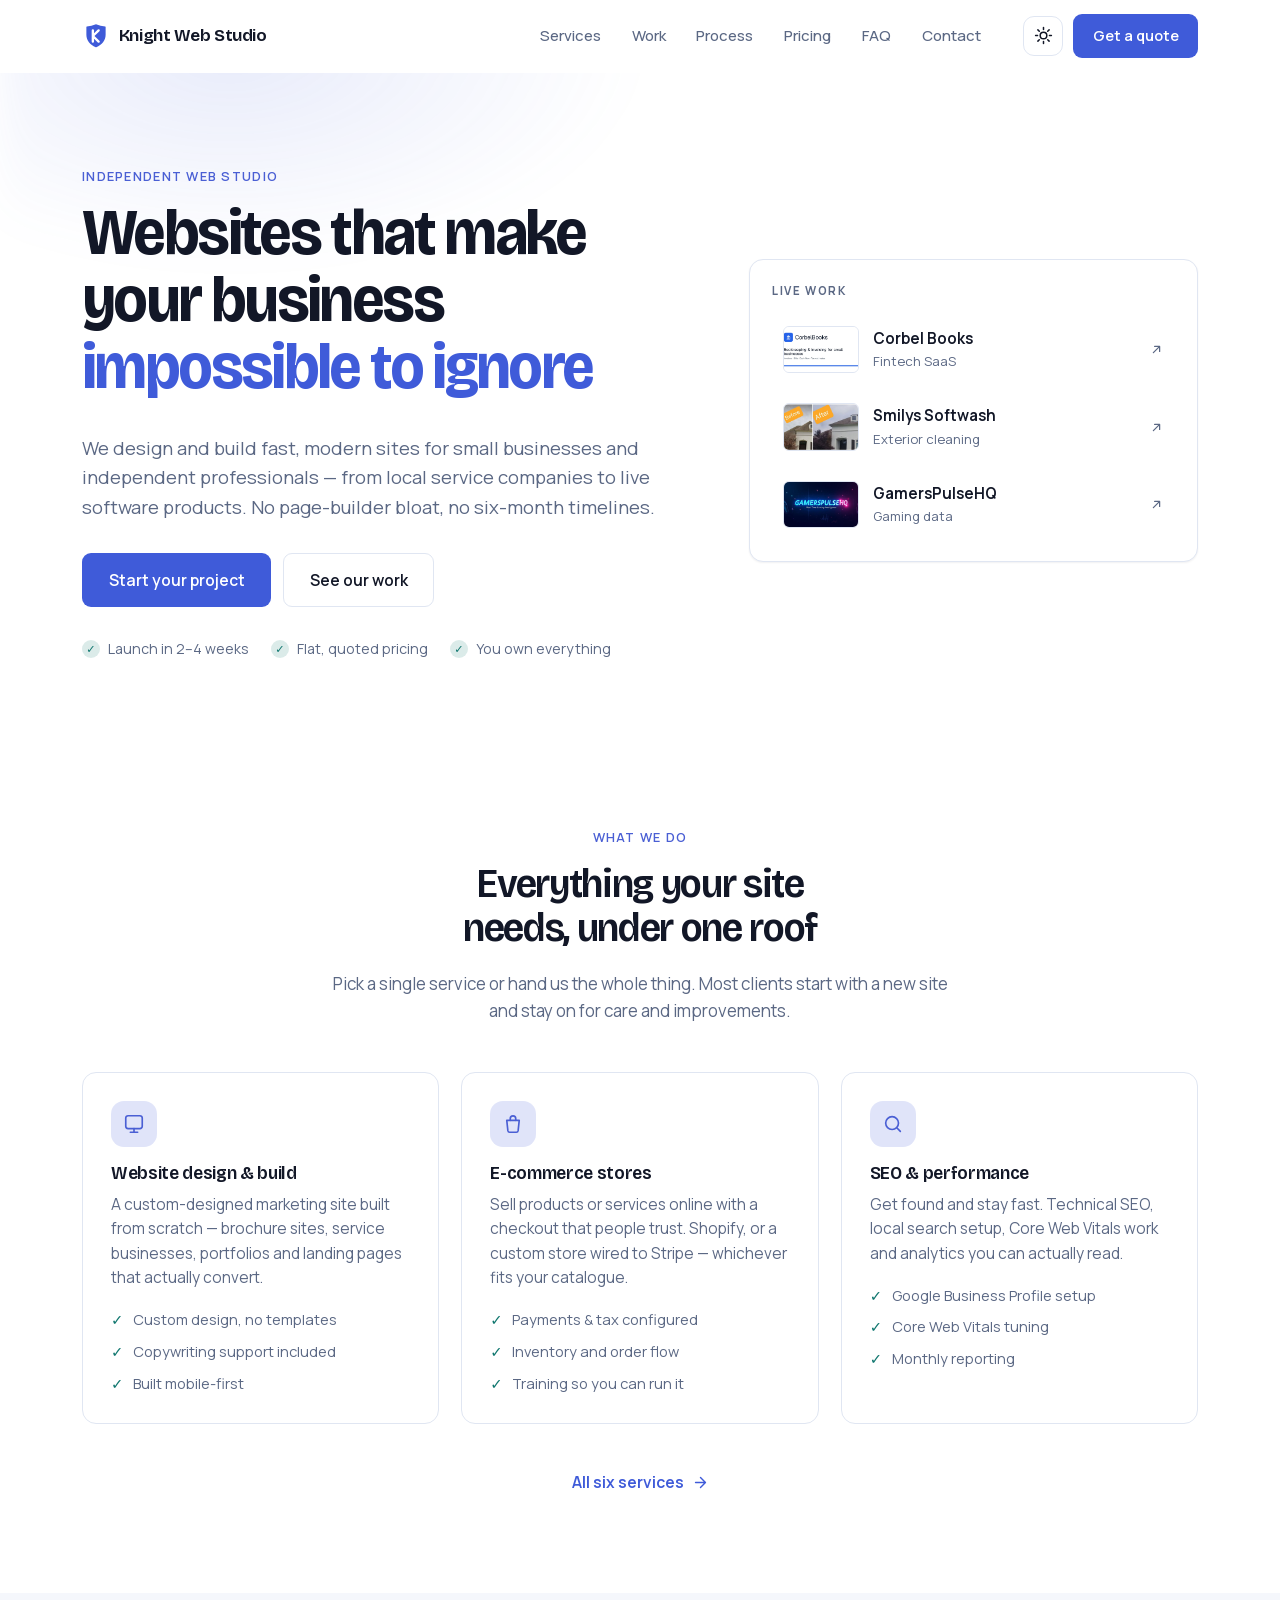
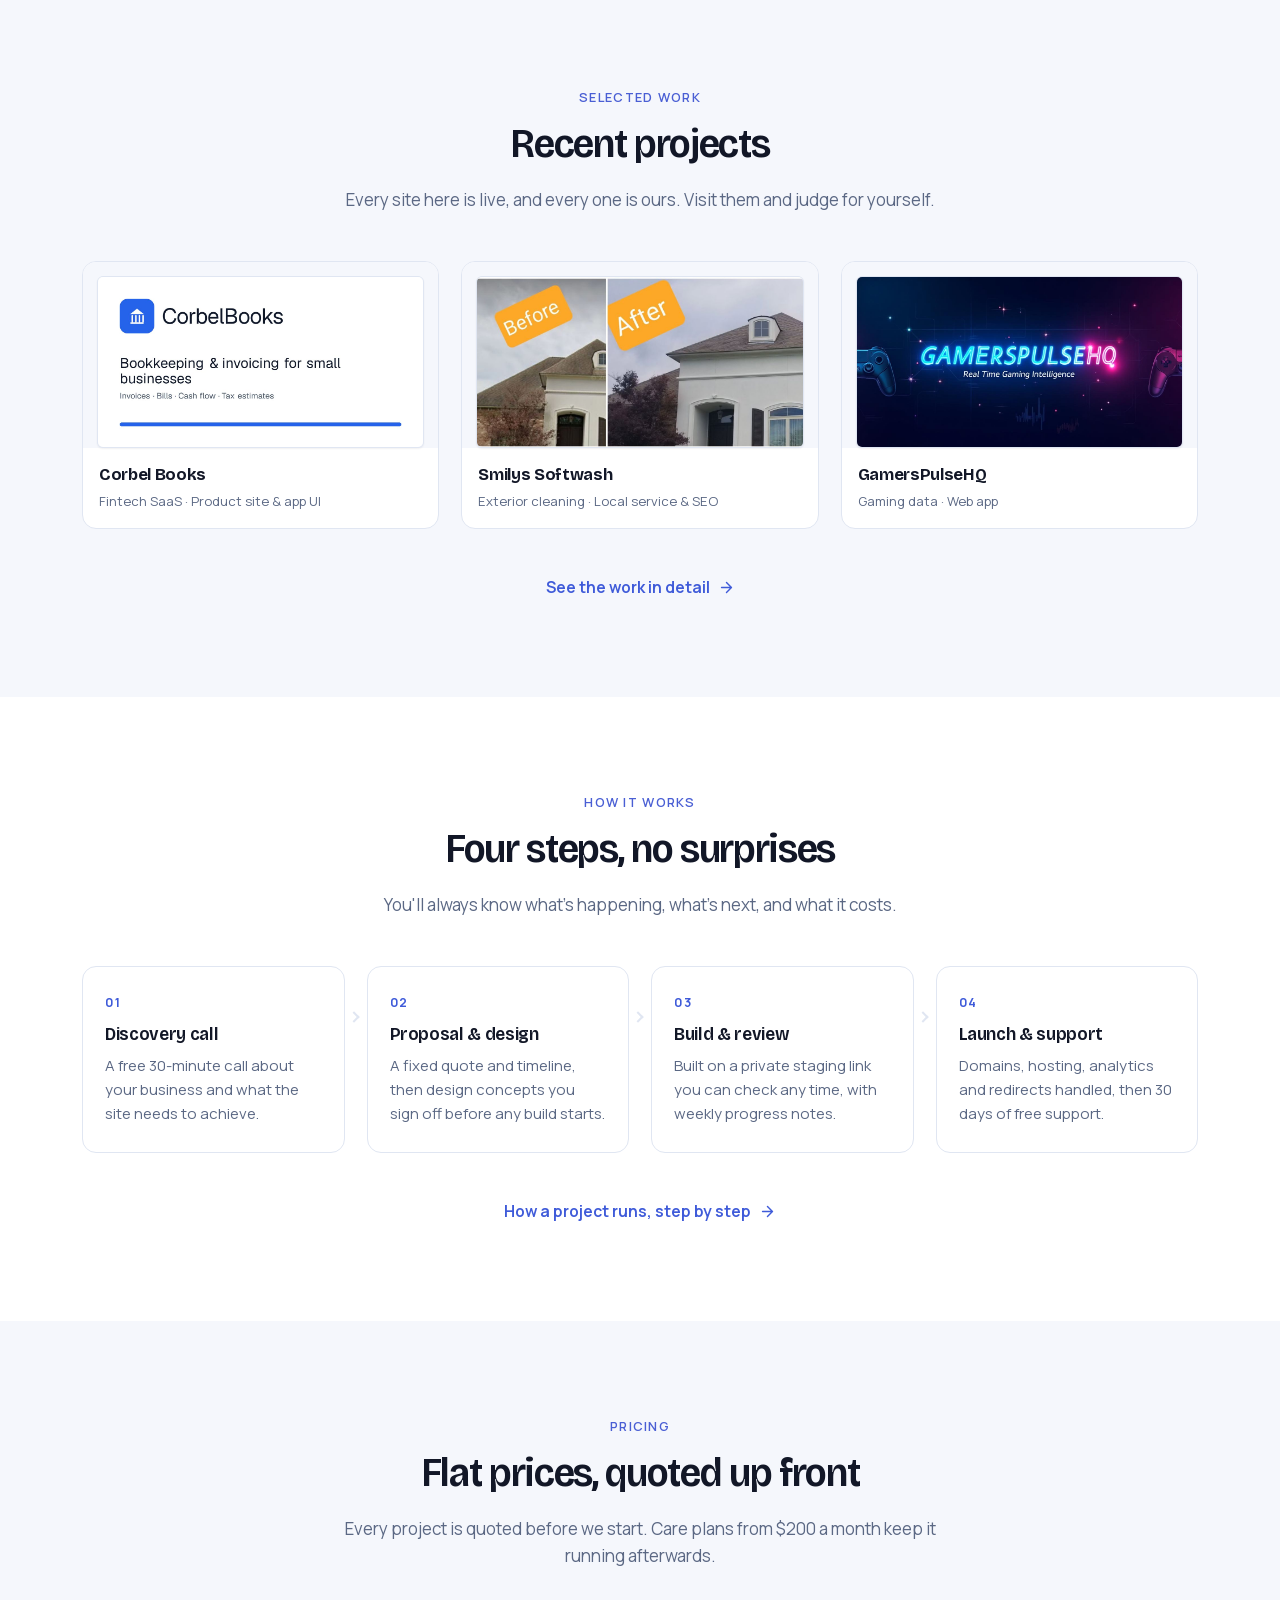
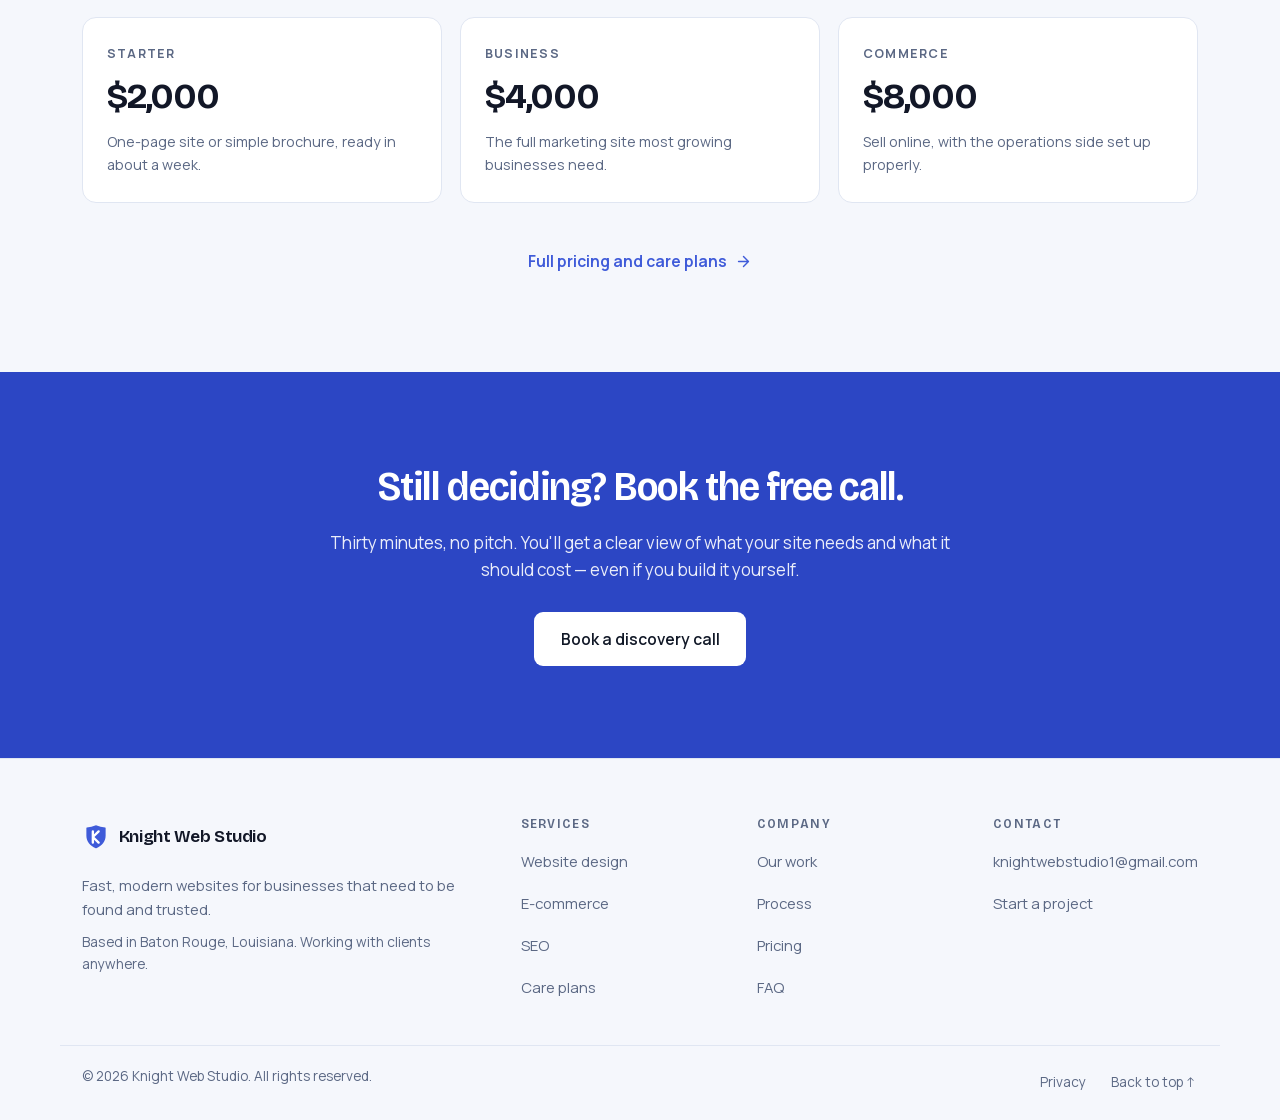
==== index.html @ 619c352c "Change the business email to knightwebstudio1@gmail.com Every mailto link, the JSON-LD email, the co" ====
<!DOCTYPE html>
<html lang="en" data-theme="dark">
<head>
<meta charset="utf-8">
<meta name="viewport" content="width=device-width, initial-scale=1">

<title>Knight Web Studio — Websites that win you customers</title>
<meta name="description" content="We design and build fast, modern websites for small businesses. Launch in two weeks, flat pricing, no templates.">
<meta name="theme-color" content="#080b14">
<link rel="canonical" href="https://knightwebstudio.com/">

<meta property="og:type" content="website">
<meta property="og:title" content="Knight Web Studio — Websites that win you customers">
<meta property="og:description" content="We design and build fast, modern websites for small businesses. Launch in two weeks, flat pricing, no templates.">
<meta property="og:url" content="https://knightwebstudio.com/">
<meta property="og:image" content="https://knightwebstudio.com/assets/img/og-image.png">
<meta property="og:image:width" content="1200">
<meta property="og:image:height" content="630">
<meta property="og:image:alt" content="Knight Web Studio — websites that win you customers">
<meta property="og:site_name" content="Knight Web Studio">
<meta name="twitter:card" content="summary_large_image">

<link rel="icon" href="/assets/img/logo.svg" type="image/svg+xml">
<link rel="apple-touch-icon" href="/assets/img/logo.svg">
<link rel="manifest" href="/site.webmanifest">
<script>
  // Restore the saved theme before first paint, so a light-theme visitor
  // never sees a dark flash. main.js still owns the toggle itself.
  (function () {
    var d = document.documentElement; d.classList.add('js');
    try {
      var t = localStorage.getItem('theme');
      if (!t && matchMedia('(prefers-color-scheme: light)').matches) t = 'light';
      if (t) d.setAttribute('data-theme', t);
    } catch (e) { /* private mode */ }
  })();
</script>
<link rel="preload" href="/assets/fonts/bricolage-grotesque.woff2" as="font" type="font/woff2" crossorigin>
<link rel="preload" href="/assets/fonts/manrope.woff2" as="font" type="font/woff2" crossorigin>
<link rel="stylesheet" href="/assets/css/styles.css">

<script type="application/ld+json">
{
  "@context": "https://schema.org",
  "@graph": [
    {
      "@type": [
        "ProfessionalService",
        "Organization"
      ],
      "@id": "https://knightwebstudio.com/#org",
      "name": "Knight Web Studio",
      "description": "Web design and development studio building fast, modern websites for small businesses.",
      "url": "https://knightwebstudio.com/",
      "email": "knightwebstudio1@gmail.com",
      "logo": {
        "@type": "ImageObject",
        "url": "https://knightwebstudio.com/assets/img/logo.svg"
      },
      "image": "https://knightwebstudio.com/assets/img/og-image.png",
      "priceRange": "$$",
      "address": {
        "@type": "PostalAddress",
        "addressLocality": "Baton Rouge",
        "addressRegion": "LA",
        "addressCountry": "US"
      },
      "areaServed": "Worldwide",
      "knowsAbout": [
        "Web design",
        "Web development",
        "E-commerce",
        "SEO",
        "Website maintenance"
      ],
      "hasOfferCatalog": {
        "@type": "OfferCatalog",
        "name": "Services",
        "itemListElement": [
          {
            "@type": "Offer",
            "name": "Starter website",
            "priceCurrency": "USD",
            "price": "2000",
            "description": "One-page site or simple brochure, up to 3 pages."
          },
          {
            "@type": "Offer",
            "name": "Business website",
            "priceCurrency": "USD",
            "price": "4000",
            "description": "Full marketing site, up to 10 pages, blog and analytics."
          },
          {
            "@type": "Offer",
            "name": "Commerce website",
            "priceCurrency": "USD",
            "price": "8000",
            "description": "Online store with payments, shipping and tax configured."
          },
          {
            "@type": "Offer",
            "name": "Care plan",
            "priceCurrency": "USD",
            "price": "200",
            "description": "Hosting, backups, monitoring, updates and monthly content edits.",
            "priceSpecification": {
              "@type": "UnitPriceSpecification",
              "price": "200",
              "priceCurrency": "USD",
              "unitCode": "MON"
            }
          }
        ]
      }
    },
    {
      "@type": "WebSite",
      "@id": "https://knightwebstudio.com/#website",
      "url": "https://knightwebstudio.com/",
      "name": "Knight Web Studio",
      "publisher": {
        "@id": "https://knightwebstudio.com/#org"
      },
      "inLanguage": "en"
    }
  ]
}
</script>
</head>

<body>
<a class="skip-link" href="#main">Skip to content</a>
<!-- ===================== HEADER ===================== -->
<header class="site-header" id="site-header">
  <div class="scroll-progress" id="scroll-progress" aria-hidden="true"></div>
  <div class="container header-inner">
    <a class="brand" href="/" aria-label="Knight Web Studio home">
      <svg class="brand-mark" viewBox="0 0 32 32" aria-hidden="true"><path class="mark-shield" d="M16 2.6c3.4 1.3 6.9 2.1 10.5 2.4.3 0 .5.3.5.6v9.1c0 6.6-4.2 11.4-10.7 14.2a.8.8 0 0 1-.6 0C9.2 26.1 5 21.3 5 14.7V5.6c0-.3.2-.6.5-.6C9.1 4.7 12.6 3.9 16 2.6Z"/><path class="mark-k" d="M12.4 9.6v12.8M12.4 16l6.6-6.4M12.4 16l6.6 6.4"/></svg>
      <span class="brand-name">Knight Web Studio</span>
    </a>

    <nav class="nav" id="nav" aria-label="Main">
      <div class="nav-inner">
        <ul class="nav-links">
          <li><a href="/services/">Services</a></li>
          <li><a href="/work/">Work</a></li>
          <li><a href="/process/">Process</a></li>
          <li><a href="/pricing/">Pricing</a></li>
          <li><a href="/faq/">FAQ</a></li>
          <li><a href="/contact/">Contact</a></li>
        </ul>
        <span class="nav-indicator" aria-hidden="true"></span>

        <!-- Overlay-only footer: on desktop this is hidden -->
        <div class="nav-foot">
          <a class="btn btn-primary btn-block" href="/contact/">Start your project</a>
          <a class="nav-mail" href="mailto:knightwebstudio1@gmail.com">knightwebstudio1@gmail.com</a>
        </div>
      </div>
    </nav>

    <div class="header-actions">
      <button class="icon-btn" id="theme-toggle" type="button"
              aria-label="Switch to light theme" title="Toggle theme">
        <svg class="icon-moon" viewBox="0 0 24 24" aria-hidden="true"><path d="M21 12.8A9 9 0 1 1 11.2 3a7 7 0 0 0 9.8 9.8Z"/></svg>
        <svg class="icon-sun" viewBox="0 0 24 24" aria-hidden="true"><circle cx="12" cy="12" r="4.2"/><path d="M12 2v2.5M12 19.5V22M2 12h2.5M19.5 12H22M4.9 4.9l1.8 1.8M17.3 17.3l1.8 1.8M19.1 4.9l-1.8 1.8M6.7 17.3l-1.8 1.8"/></svg>
      </button>
      <a class="btn btn-primary btn-sm header-cta" href="/contact/">Get a quote</a>
      <button class="icon-btn nav-toggle" id="nav-toggle" type="button"
              aria-expanded="false" aria-controls="nav" aria-label="Open menu">
        <span class="burger" aria-hidden="true"></span>
      </button>
    </div>
  </div>
</header>

<main id="main">

  <section class="hero" id="top">
    <div class="hero-glow" aria-hidden="true"></div>
    <div class="container hero-inner">
      <div class="hero-copy reveal">
        <p class="eyebrow">Independent web studio</p>
        <h1>Websites that make your business <em>impossible to ignore</em></h1>
        <p class="lede">
          We design and build fast, modern sites for small businesses and independent
          professionals — from local service companies to live software products.
          No page-builder bloat, no six-month timelines.
        </p>
        <div class="hero-cta">
          <a class="btn btn-primary" href="/contact/">Start your project</a>
          <a class="btn btn-ghost" href="/work/">See our work</a>
        </div>
        <ul class="hero-points">
          <li>Launch in 2–4 weeks</li>
          <li>Flat, quoted pricing</li>
          <li>You own everything</li>
        </ul>
      </div>

      <!-- Real work, not a wireframe: the strongest thing we can show is the work -->
      <aside class="hero-proof reveal" aria-label="Recent live projects">
        <p class="proof-label">Live work</p>
        <ul class="proof-list">
          <li>
            <a href="https://corbelbooks.com" target="_blank" rel="noopener">
              <img src="/assets/img/work-corbelbooks.jpg" alt="" width="1200" height="630" loading="lazy" decoding="async">
              <span class="proof-text"><strong>Corbel Books</strong><span>Fintech SaaS</span></span>
              <svg class="proof-arrow" viewBox="0 0 24 24" aria-hidden="true"><path d="M7 17 17 7M9 7h8v8"/></svg>
            </a>
          </li>
          <li>
            <a href="https://smilyssoftwash.com" target="_blank" rel="noopener">
              <img src="/assets/img/work-smilyssoftwash.jpg" alt="" width="1200" height="600" loading="lazy" decoding="async">
              <span class="proof-text"><strong>Smilys Softwash</strong><span>Exterior cleaning</span></span>
              <svg class="proof-arrow" viewBox="0 0 24 24" aria-hidden="true"><path d="M7 17 17 7M9 7h8v8"/></svg>
            </a>
          </li>
          <li>
            <a href="https://gamerspulsehq.com" target="_blank" rel="noopener">
              <img src="/assets/img/work-gamerspulsehq.jpg" alt="" width="1200" height="630" loading="lazy" decoding="async">
              <span class="proof-text"><strong>GamersPulseHQ</strong><span>Gaming data</span></span>
              <svg class="proof-arrow" viewBox="0 0 24 24" aria-hidden="true"><path d="M7 17 17 7M9 7h8v8"/></svg>
            </a>
          </li>
        </ul>
      </aside>
    </div>
  </section>

  <section class="section" id="services">
    <div class="container">
      <header class="section-head reveal">
        <p class="eyebrow">What we do</p>
        <h2>Everything your site needs, under one roof</h2>
        <p class="section-sub">Pick a single service or hand us the whole thing. Most clients start with a new site and stay on for care and improvements.</p>
      </header>

      <div class="grid grid-3">
        <article class="card reveal">
          <div class="card-icon">
            <svg viewBox="0 0 24 24" aria-hidden="true"><path d="M3 5.5A2.5 2.5 0 0 1 5.5 3h13A2.5 2.5 0 0 1 21 5.5v9a2.5 2.5 0 0 1-2.5 2.5h-13A2.5 2.5 0 0 1 3 14.5Z"/><path d="M8 21h8M12 17v4"/></svg>
          </div>
          <h3>Website design &amp; build</h3>
          <p>A custom-designed marketing site built from scratch — brochure sites, service businesses, portfolios and landing pages that actually convert.</p>
          <ul class="ticks">
            <li>Custom design, no templates</li>
            <li>Copywriting support included</li>
            <li>Built mobile-first</li>
          </ul>
        </article>
        <article class="card reveal">
          <div class="card-icon">
            <svg viewBox="0 0 24 24" aria-hidden="true"><path d="M5.2 8h13.6l-1.2 11.3a2 2 0 0 1-2 1.7H8.4a2 2 0 0 1-2-1.7Z"/><path d="M9 8V6.2a3 3 0 0 1 6 0V8"/></svg>
          </div>
          <h3>E-commerce stores</h3>
          <p>Sell products or services online with a checkout that people trust. Shopify, or a custom store wired to Stripe — whichever fits your catalogue.</p>
          <ul class="ticks">
            <li>Payments &amp; tax configured</li>
            <li>Inventory and order flow</li>
            <li>Training so you can run it</li>
          </ul>
        </article>
        <article class="card reveal">
          <div class="card-icon">
            <svg viewBox="0 0 24 24" aria-hidden="true"><circle cx="11" cy="11" r="7"/><path d="m20 20-3.6-3.6"/></svg>
          </div>
          <h3>SEO &amp; performance</h3>
          <p>Get found and stay fast. Technical SEO, local search setup, Core Web Vitals work and analytics you can actually read.</p>
          <ul class="ticks">
            <li>Google Business Profile setup</li>
            <li>Core Web Vitals tuning</li>
            <li>Monthly reporting</li>
          </ul>
        </article>
      </div>
      <p class="section-more reveal"><a class="more-link" href="/services/">All six services<svg viewBox="0 0 24 24" aria-hidden="true"><path d="M5 12h13M12 5l7 7-7 7"/></svg></a></p>
    </div>
  </section>

  <section class="section section-alt" id="work">
    <div class="container">
      <header class="section-head reveal">
        <p class="eyebrow">Selected work</p>
        <h2>Recent projects</h2>
        <p class="section-sub">Every site here is live, and every one is ours. Visit them and judge for yourself.</p>
      </header>

      <div class="mini-work-grid">
        <a class="mini-work reveal" href="https://corbelbooks.com" target="_blank" rel="noopener">
          <span class="mini-media"><img class="work-thumb" src="/assets/img/work-corbelbooks.jpg"
               alt="Corbel Books homepage — bookkeeping and invoicing for small businesses"
               width="1200" height="630" loading="lazy" decoding="async"></span>
          <span class="mini-body"><strong>Corbel Books</strong><span>Fintech SaaS · Product site &amp; app UI</span></span>
        </a>
        <a class="mini-work reveal" href="https://smilyssoftwash.com" target="_blank" rel="noopener">
          <span class="mini-media"><img class="work-thumb" src="/assets/img/work-smilyssoftwash.jpg"
               alt="Smilys Softwash — before and after of a soft-washed roof and house exterior"
               width="1200" height="600" loading="lazy" decoding="async"></span>
          <span class="mini-body"><strong>Smilys Softwash</strong><span>Exterior cleaning · Local service &amp; SEO</span></span>
        </a>
        <a class="mini-work reveal" href="https://gamerspulsehq.com" target="_blank" rel="noopener">
          <span class="mini-media"><img class="work-thumb" src="/assets/img/work-gamerspulsehq.jpg"
               alt="GamersPulseHQ — real-time gaming intelligence platform"
               width="1200" height="630" loading="lazy" decoding="async"></span>
          <span class="mini-body"><strong>GamersPulseHQ</strong><span>Gaming data · Web app</span></span>
        </a>
      </div>
      <p class="section-more reveal"><a class="more-link" href="/work/">See the work in detail<svg viewBox="0 0 24 24" aria-hidden="true"><path d="M5 12h13M12 5l7 7-7 7"/></svg></a></p>
    </div>
  </section>

  <!-- TESTIMONIALS — EDIT ME
       Ready for real client quotes. Never invent one: an unverifiable quote
       costs more trust than an empty section. To switch it on, delete the
       two lines TESTIMONIALS-START and TESTIMONIALS-END below, then
       replace each quote, name and role. Delete any unused <figure>.
       Use the client's own words, and ask their permission first. -->
  <!-- TESTIMONIALS-START
  <section class="section" id="testimonials">
    <div class="container">
      <header class="section-head reveal">
        <p class="eyebrow">From our clients</p>
        <h2>In their words</h2>
      </header>
      <div class="quote-grid">
        <figure class="quote reveal">
          <blockquote><p>CLIENT QUOTE — one or two sentences, in their words.</p></blockquote>
          <figcaption><strong>Client name</strong><span>Role, <a href="https://smilyssoftwash.com" target="_blank" rel="noopener">Smilys Softwash</a></span></figcaption>
        </figure>
        <figure class="quote reveal">
          <blockquote><p>CLIENT QUOTE — one or two sentences, in their words.</p></blockquote>
          <figcaption><strong>Client name</strong><span>Role, <a href="https://corbelbooks.com" target="_blank" rel="noopener">Corbel Books</a></span></figcaption>
        </figure>
        <figure class="quote reveal">
          <blockquote><p>CLIENT QUOTE — one or two sentences, in their words.</p></blockquote>
          <figcaption><strong>Client name</strong><span>Role, <a href="https://gamerspulsehq.com" target="_blank" rel="noopener">GamersPulseHQ</a></span></figcaption>
        </figure>
      </div>
    </div>
  </section>
  TESTIMONIALS-END -->

  <section class="section" id="process">
    <div class="container">
      <header class="section-head reveal">
        <p class="eyebrow">How it works</p>
        <h2>Four steps, no surprises</h2>
        <p class="section-sub">You'll always know what's happening, what's next, and what it costs.</p>
      </header>

      <ol class="steps">
        <li class="step reveal">
          <span class="step-num">01</span>
          <h3>Discovery call</h3>
          <p>A free 30-minute call about your business and what the site needs to achieve.</p>
        </li>
        <li class="step reveal">
          <span class="step-num">02</span>
          <h3>Proposal &amp; design</h3>
          <p>A fixed quote and timeline, then design concepts you sign off before any build starts.</p>
        </li>
        <li class="step reveal">
          <span class="step-num">03</span>
          <h3>Build &amp; review</h3>
          <p>Built on a private staging link you can check any time, with weekly progress notes.</p>
        </li>
        <li class="step reveal">
          <span class="step-num">04</span>
          <h3>Launch &amp; support</h3>
          <p>Domains, hosting, analytics and redirects handled, then 30 days of free support.</p>
        </li>
      </ol>
      <p class="section-more reveal"><a class="more-link" href="/process/">How a project runs, step by step<svg viewBox="0 0 24 24" aria-hidden="true"><path d="M5 12h13M12 5l7 7-7 7"/></svg></a></p>
    </div>
  </section>

  <section class="section section-alt" id="pricing">
    <div class="container">
      <header class="section-head reveal">
        <p class="eyebrow">Pricing</p>
        <h2>Flat prices, quoted up front</h2>
        <p class="section-sub">Every project is quoted before we start. Care plans from $200 a month keep it running afterwards.</p>
      </header>

      <div class="mini-price-grid">
        <a class="mini-price reveal" href="/pricing/">
          <span class="mini-price-name">Starter</span>
          <span class="mini-price-amt">$2,000</span>
          <span class="mini-price-note">One-page site or simple brochure, ready in about a week.</span>
        </a>
        <a class="mini-price reveal" href="/pricing/">
          <span class="mini-price-name">Business</span>
          <span class="mini-price-amt">$4,000</span>
          <span class="mini-price-note">The full marketing site most growing businesses need.</span>
        </a>
        <a class="mini-price reveal" href="/pricing/">
          <span class="mini-price-name">Commerce</span>
          <span class="mini-price-amt">$8,000</span>
          <span class="mini-price-note">Sell online, with the operations side set up properly.</span>
        </a>
      </div>
      <p class="section-more reveal"><a class="more-link" href="/pricing/">Full pricing and care plans<svg viewBox="0 0 24 24" aria-hidden="true"><path d="M5 12h13M12 5l7 7-7 7"/></svg></a></p>
    </div>
  </section>

  <section class="cta-band">
    <div class="container cta-inner reveal">
      <h2>Still deciding? Book the free call.</h2>
      <p>Thirty minutes, no pitch. You'll get a clear view of what your site needs and what it should cost — even if you build it yourself.</p>
      <a class="btn btn-light" href="/contact/" data-booking>Book a discovery call</a>
    </div>
  </section>

</main>

<!-- Mobile-only sticky CTA: the header's "Get a quote" is hidden below 980px,
     so without this there is no persistent way to convert on a phone. -->
<div class="mobile-cta" id="mobile-cta" hidden>
  <div class="mobile-cta-inner">
    <span class="mobile-cta-text">Free 30-min call<span> · no pitch</span></span>
    <a class="btn btn-primary btn-sm" href="/contact/">Get a quote</a>
  </div>
</div>

<!-- ===================== FOOTER ===================== -->
<footer class="site-footer">
  <div class="container footer-grid">
    <div class="footer-brand">
      <a class="brand" href="/">
        <svg class="brand-mark" viewBox="0 0 32 32" aria-hidden="true"><path class="mark-shield" d="M16 2.6c3.4 1.3 6.9 2.1 10.5 2.4.3 0 .5.3.5.6v9.1c0 6.6-4.2 11.4-10.7 14.2a.8.8 0 0 1-.6 0C9.2 26.1 5 21.3 5 14.7V5.6c0-.3.2-.6.5-.6C9.1 4.7 12.6 3.9 16 2.6Z"/><path class="mark-k" d="M12.4 9.6v12.8M12.4 16l6.6-6.4M12.4 16l6.6 6.4"/></svg>
        <span class="brand-name">Knight Web Studio</span>
      </a>
      <p>Fast, modern websites for businesses that need to be found and trusted.</p>
      <!-- EDIT ME: location. Also in the JSON-LD address and on the contact page. -->
      <p class="footer-loc">Based in Baton Rouge, Louisiana. Working with clients anywhere.</p>
    </div>

    <nav class="footer-col" aria-label="Services">
      <h3>Services</h3>
      <a href="/services/">Website design</a>
      <a href="/services/">E-commerce</a>
      <a href="/services/">SEO</a>
      <a href="/services/">Care plans</a>
    </nav>

    <nav class="footer-col" aria-label="Company">
      <h3>Company</h3>
      <a href="/work/">Our work</a>
      <a href="/process/">Process</a>
      <a href="/pricing/">Pricing</a>
      <a href="/faq/">FAQ</a>
    </nav>

    <nav class="footer-col" aria-label="Contact">
      <h3>Contact</h3>
      <a href="mailto:knightwebstudio1@gmail.com">knightwebstudio1@gmail.com</a>
      <a href="/contact/">Start a project</a>
    </nav>
  </div>

  <div class="container footer-bottom">
    <p>&copy; <span id="year">2026</span> Knight Web Studio. All rights reserved.</p>
    <p class="footer-links"><a href="/privacy/">Privacy</a><a href="#top">Back to top ↑</a></p>
  </div>
</footer>
<script src="/assets/js/main.js" defer></script>
</body>
</html>
---- assets/css/styles.css ----
/* ==========================================================================
   Knight Web Studio — stylesheet
   Structure: fonts → tokens → reset → layout → components → sections → responsive
   ========================================================================== */

/* ---------- Typefaces (self-hosted, no third-party request) ----------
   Bricolage Grotesque carries the display voice — a variable grotesque with
   optical-size and width axes, so headings can be set tight and wide without
   a second file. Manrope handles running text and UI. */
@font-face {
  font-family: "Bricolage";
  src: url("../fonts/bricolage-grotesque.woff2") format("woff2");
  font-weight: 200 800;
  font-stretch: 75% 100%;
  font-display: swap;
}
@font-face {
  font-family: "Manrope";
  src: url("../fonts/manrope.woff2") format("woff2");
  font-weight: 400 800;
  font-display: swap;
}

/* ---------- Design tokens: dark theme (default) ---------- */
:root {
  /* Brand — EDIT ME */
  --brand:        #6d8bff;
  --brand-strong: #4f6ef7;
  --brand-soft:   #a5b8ff;
  --accent:       #46e0c0;
  /* White on the dark theme's brand blue is only 3.1:1, so filled brand
     surfaces take dark ink here instead. --band always carries white. */
  --on-brand:     #0b0f18;
  --band:         #3348b8;

  /* Surfaces & text */
  --bg:        #080b14;
  --bg-alt:    #0d1220;
  --surface:   #121a2c;
  --surface-2: #17203a;
  --border:    #23304f;
  --text:      #eef2fb;
  --muted:     #9aa8c7;

  --shadow-sm: 0 1px 2px rgba(0,0,0,.4);
  --shadow-md: 0 10px 30px rgba(0,0,0,.35);
  --shadow-lg: 0 28px 70px rgba(0,0,0,.5);

  --radius:    10px;
  --radius-lg: 14px;
  --maxw:      1160px;
  --ease:      cubic-bezier(.4,.14,.3,1);

  --font: "Manrope", ui-sans-serif, system-ui, -apple-system, "Segoe UI",
          Roboto, "Helvetica Neue", Arial, sans-serif;
  --font-display: "Bricolage", "Manrope", ui-sans-serif, system-ui, sans-serif;
}

/* ---------- Light theme ---------- */
[data-theme="light"] {
  --bg:        #ffffff;
  --bg-alt:    #f5f7fc;
  --surface:   #ffffff;
  --surface-2: #f0f3fa;
  --border:    #e0e6f2;
  --text:      #121727;
  --muted:     #5b6884;

  --brand:        #3f5bd9;
  --brand-strong: #2c46c4;
  /* brand-soft and accent carry small text (eyebrows, ticks, prices, result
     lines). Their dark-theme values sit at 2.9:1 and 1.7:1 on a light ground,
     so both are deepened here to clear 4.5:1. */
  --brand-soft:   #4a5fd4;
  --accent:       #0f766e;
  --on-brand:     #ffffff;
  --band:         #2c46c4;

  --shadow-sm: 0 1px 2px rgba(16,24,40,.06);
  --shadow-md: 0 10px 26px rgba(16,24,40,.08);
  --shadow-lg: 0 24px 60px rgba(16,24,40,.12);
}

/* ---------- Reset & base ---------- */
*, *::before, *::after { box-sizing: border-box; }

html {
  scroll-behavior: smooth;
  scroll-padding-top: 90px;
  -webkit-text-size-adjust: 100%;
  overscroll-behavior-x: none;   /* no horizontal rubber-banding */
}

body {
  margin: 0;
  font-family: var(--font);
  font-size: 17px;
  line-height: 1.6;
  font-feature-settings: "kern" 1;
  color: var(--text);
  background: var(--bg);
  -webkit-font-smoothing: antialiased;
  overflow-x: hidden;   /* fallback for browsers without `clip` */
  overflow-x: clip;
}

img, svg { max-width: 100%; }
a { color: inherit; text-decoration: none; }
h1, h2, h3, h4 {
  font-family: var(--font-display);
  margin: 0 0 .5em; line-height: 1.08; letter-spacing: -.025em; font-weight: 600;
  font-variation-settings: "wdth" 92;
  text-wrap: balance;
}
h1 { font-size: clamp(2.35rem, 5.2vw, 4.1rem); letter-spacing: -.04em; font-weight: 700; line-height: 1.02; }
h1 em { font-style: normal; color: var(--brand); }
h2 { font-size: clamp(1.75rem, 3.4vw, 2.6rem); letter-spacing: -.032em; line-height: 1.06; }
h3 { font-size: 1.16rem; letter-spacing: -.018em; font-weight: 600; }
/* Sub-page card titles sit straight under the h1, so they are h2s in the
   document outline but keep h3 sizing. */
.h3 { font-size: 1.16rem; letter-spacing: -.018em; font-weight: 600; line-height: 1.08; }
p  { margin: 0 0 1rem; }
ul, ol { margin: 0; padding: 0; list-style: none; }

:focus-visible {
  outline: 2px solid var(--brand);
  outline-offset: 3px;
  border-radius: 6px;
}

::selection { background: color-mix(in srgb, var(--brand) 32%, transparent); color: var(--text); }

.skip-link {
  position: absolute; left: 12px; top: -60px; z-index: 200;
  /* Inverted from the body tokens so it clears contrast in both themes —
     white on --brand is only 3.1:1 in dark. */
  background: var(--text); color: var(--bg);
  padding: .7rem 1.1rem; border-radius: 0 0 10px 10px;
  transition: top .2s var(--ease);
}
.skip-link:focus { top: 0; }

/* ---------- Layout ---------- */
.container { width: 100%; max-width: var(--maxw); margin-inline: auto; padding-inline: 22px; }
.container.narrow { max-width: 780px; }

.section { padding: clamp(56px, 7vw, 92px) 0; }
.section-alt { background: var(--bg-alt); }

.section-head { max-width: 640px; margin: 0 auto clamp(32px, 4vw, 48px); text-align: center; }
.section-sub { color: var(--muted); font-size: 1.06rem; margin: 0; }

.grid { display: grid; gap: 22px; }
.grid-3 { grid-template-columns: repeat(3, 1fr); }
.work-grid { grid-template-columns: 1fr; gap: clamp(20px, 3vw, 34px); }

.eyebrow {
  display: inline-flex; align-items: center; gap: .5rem;
  font-size: .8rem; font-weight: 600; letter-spacing: .1em; text-transform: uppercase;
  color: var(--brand-soft); margin: 0 0 .85rem;
}

/* ---------- Buttons ---------- */
.btn {
  --btn-bg: var(--brand);
  display: inline-flex; align-items: center; justify-content: center; gap: .5rem;
  padding: .85rem 1.6rem;
  font: inherit; font-weight: 600; font-size: .98rem;
  border: 1px solid transparent; border-radius: 9px;
  cursor: pointer; white-space: nowrap;
  transition: transform .18s var(--ease), box-shadow .18s var(--ease),
              background .18s var(--ease), border-color .18s var(--ease);
}
@media (hover: hover) and (pointer: fine) {
  .btn:hover { transform: translateY(-1px); }
}
.btn:active { transform: translateY(0); }
.btn-sm { padding: .58rem 1.15rem; font-size: .9rem; }
.btn-block { width: 100%; }

.btn-primary { background: var(--brand); color: var(--on-brand); }
.btn-primary:hover { background: var(--brand-strong); }

.btn-ghost {
  background: transparent; color: var(--text); border-color: var(--border);
}
.btn-ghost:hover { border-color: var(--brand); background: var(--surface-2); }

.btn-light { background: #fff; color: #111827; }
.btn-light:hover { box-shadow: 0 14px 30px -12px rgba(0,0,0,.5); }

.icon-btn {
  display: grid; place-items: center;
  width: 40px; height: 40px; padding: 0;
  background: transparent; color: var(--text);
  border: 1px solid var(--border); border-radius: 11px;
  cursor: pointer;
  transition: border-color .2s var(--ease), background .2s var(--ease);
}
.icon-btn:hover { border-color: var(--brand); background: var(--surface-2); }
.icon-btn svg { width: 19px; height: 19px; fill: none; stroke: currentColor; stroke-width: 1.9; stroke-linecap: round; stroke-linejoin: round; }

.icon-sun  { display: none; }
[data-theme="light"] .icon-sun  { display: block; }
[data-theme="light"] .icon-moon { display: none; }

/* ---------- Header ---------- */
.site-header {
  position: sticky; top: 0; z-index: 100;
  background: color-mix(in srgb, var(--bg) 82%, transparent);
  backdrop-filter: blur(14px);
  border-bottom: 1px solid transparent;
  transition: border-color .25s var(--ease), background .25s var(--ease);
}
.site-header.scrolled { border-bottom-color: var(--border); box-shadow: var(--shadow-sm); }

/* Reading position, pinned to the header's bottom edge */
.scroll-progress {
  position: absolute; left: 0; bottom: -1px; height: 2px; width: 100%;
  transform: scaleX(0); transform-origin: 0 50%;
  background: linear-gradient(90deg, var(--brand), var(--accent));
  will-change: transform;
}

.header-inner { display: flex; align-items: center; gap: 20px; height: 72px; }

.brand {
  display: inline-flex; align-items: center; gap: .55rem; padding-block: .35rem;
  font-family: var(--font-display);
  font-weight: 650; font-size: 1.06rem; letter-spacing: -.025em;
}
/* Shield mark — theme-aware, so it inverts correctly in light and dark */
.brand-mark { width: 28px; height: 28px; flex: none; display: block; }
.mark-shield { fill: var(--brand); }
.mark-k {
  fill: none; stroke: var(--on-brand); stroke-width: 2.7;
  stroke-linecap: round; stroke-linejoin: round;
}
.brand-name { white-space: nowrap; }

/* --- Navigation ---------------------------------------------------------
   One markup source for both breakpoints: a horizontal bar with a sliding
   indicator on desktop, a full-screen overlay on phones. */
.nav { margin-left: auto; }
.nav-inner { position: relative; display: flex; }
.nav-links { display: flex; gap: 2px; }
.nav-links a {
  position: relative; z-index: 1; display: block;
  padding: .5rem .9rem; border-radius: 8px;
  font-size: .94rem; font-weight: 500; color: var(--muted);
  transition: color .2s var(--ease);
}
.nav-links a:hover { color: var(--text); }

/* The pill slides between items instead of blinking on and off */
.nav-indicator {
  position: absolute; z-index: 0; top: 0; left: 0; height: 100%;
  width: 0; border-radius: 8px; background: var(--surface-2);
  opacity: 0; pointer-events: none;
  transition: transform .34s var(--ease), width .34s var(--ease), opacity .2s var(--ease);
}
.nav-indicator.on { opacity: 1; }

.nav-foot { display: none; }

.header-actions { display: flex; align-items: center; gap: 10px; margin-left: 8px; }
.nav-toggle { display: none; }

.burger, .burger::before, .burger::after {
  content: ""; display: block;
  width: 18px; height: 2px; border-radius: 2px; background: currentColor;
  transition: transform .25s var(--ease), opacity .2s var(--ease);
}
.burger::before { transform: translateY(-6px); }
.burger::after  { transform: translateY(4px); }
.nav-toggle[aria-expanded="true"] .burger { background: transparent; }
.nav-toggle[aria-expanded="true"] .burger::before { transform: rotate(45deg); }
.nav-toggle[aria-expanded="true"] .burger::after  { transform: rotate(-45deg) translateY(0); }

/* ---------- Hero ---------- */
.hero { position: relative; padding: clamp(52px, 7vw, 88px) 0 clamp(48px, 6vw, 72px); overflow: hidden; }

.hero-glow {
  position: absolute; inset: -30% 0 auto 0; height: 620px; z-index: -1;
  background:
    radial-gradient(46% 50% at 18% 28%, color-mix(in srgb, var(--brand) 12%, transparent), transparent 70%);
  filter: blur(18px);
}

.hero-inner {
  display: grid; grid-template-columns: 1.15fr .85fr; gap: clamp(30px, 5vw, 60px); align-items: center;
}

.lede { font-size: clamp(1.02rem, 1.5vw, 1.16rem); color: var(--muted); max-width: 34em; margin-bottom: 1.9rem; }
.hero-cta { display: flex; flex-wrap: wrap; gap: 12px; margin-bottom: 1.9rem; }

.hero-points { display: flex; flex-wrap: wrap; gap: 8px 22px; font-size: .89rem; color: var(--muted); }
.hero-points li { display: flex; align-items: center; gap: .5rem; }
.hero-points li::before {
  content: "✓"; display: grid; place-items: center;
  width: 18px; height: 18px; flex: none;
  font-size: .7rem; font-weight: 700; color: var(--accent);
  background: color-mix(in srgb, var(--accent) 15%, transparent);
  border-radius: 50%;
}

/* Hero proof panel — real client work instead of a placeholder wireframe */
.hero-proof {
  padding: 22px; border: 1px solid var(--border); border-radius: var(--radius-lg);
  background: var(--surface); box-shadow: var(--shadow-sm);
}
.proof-label {
  font-size: .72rem; font-weight: 700; letter-spacing: .14em; text-transform: uppercase;
  color: var(--muted); margin: 0 0 .9rem;
}
.proof-list { display: grid; gap: 8px; }
.proof-list a {
  display: grid; grid-template-columns: 76px 1fr auto; gap: 14px; align-items: center;
  padding: 10px; border-radius: var(--radius); border: 1px solid transparent;
  transition: background .18s var(--ease), border-color .18s var(--ease);
}
.proof-list a:hover { background: var(--bg-alt); border-color: var(--border); }
.proof-list img {
  /* height:auto is required — the HTML height attribute is a presentational
     hint that otherwise overrides aspect-ratio. */
  width: 76px; height: auto; aspect-ratio: 16 / 10; object-fit: cover; object-position: top center;
  border-radius: 6px; border: 1px solid var(--border); display: block;
}
.proof-text { display: flex; flex-direction: column; min-width: 0; }
.proof-text strong { font-size: .95rem; font-weight: 650; }
.proof-text span { font-size: .82rem; color: var(--muted); }
.proof-arrow {
  width: 15px; height: 15px; flex: none; color: var(--muted);
  fill: none; stroke: currentColor; stroke-width: 2; stroke-linecap: round; stroke-linejoin: round;
  transition: color .18s var(--ease), transform .18s var(--ease);
}
@media (hover: hover) and (pointer: fine) {
  .proof-list a:hover .proof-arrow { color: var(--brand); transform: translate(2px, -2px); }
}

/* ---------- Cards ---------- */
.card {
  padding: 28px; border: 1px solid var(--border); border-radius: var(--radius-lg);
  background: var(--surface);
  transition: transform .25s var(--ease), border-color .25s var(--ease), box-shadow .25s var(--ease);
}
.card:hover { border-color: color-mix(in srgb, var(--brand) 45%, var(--border)); box-shadow: var(--shadow-sm); }
.card p { color: var(--muted); font-size: .96rem; }

.card-icon {
  display: grid; place-items: center; width: 46px; height: 46px; margin-bottom: 16px;
  border-radius: 13px;
  background: color-mix(in srgb, var(--brand) 16%, transparent);
  color: var(--brand-soft);
}
.card-icon svg { width: 22px; height: 22px; fill: none; stroke: currentColor; stroke-width: 1.8; stroke-linecap: round; stroke-linejoin: round; }

.ticks { display: grid; gap: .5rem; margin-top: 1.1rem; font-size: .92rem; color: var(--muted); }
.ticks li { display: flex; gap: .6rem; align-items: flex-start; }
.ticks li::before { content: "✓"; color: var(--accent); font-weight: 700; flex: none; }

/* ---------- Work ---------- */
.work-card {
  position: relative;                 /* anchors .work-flag */
  display: grid; grid-template-columns: 1.15fr 1fr; align-items: center;
  gap: clamp(20px, 3.5vw, 44px);
  border: 1px solid var(--border); border-radius: var(--radius-lg);
  background: var(--surface); overflow: hidden;
  transition: box-shadow .3s var(--ease), border-color .3s var(--ease);
}
@media (hover: hover) and (pointer: fine) {
  .work-card:hover { box-shadow: var(--shadow-md); border-color: color-mix(in srgb, var(--brand) 45%, var(--border)); }
}
/* Alternate the image side so the eye zig-zags down the page */
.work-card:nth-child(even) { grid-template-columns: 1fr 1.15fr; }
.work-card:nth-child(even) .work-media { order: 2; }
.work-card:nth-child(even) .work-body { order: 1; }

/* Real screenshots taken from each live site */
/* A tinted frame so a light screenshot never dissolves into a light card */
.work-media {
  height: 100%; display: flex; align-items: center;
  padding: clamp(18px, 2.2vw, 30px);
  background: var(--bg-alt);
}
.work-thumb {
  display: block; width: 100%; height: auto;
  aspect-ratio: 1200 / 630; object-fit: cover; object-position: top center;
  border: 1px solid var(--border); border-radius: 8px;
  box-shadow: var(--shadow-sm);
  background: var(--surface-2);       /* placeholder tone while loading */
  transition: transform .5s var(--ease);
}
@media (hover: hover) and (pointer: fine) {
  .work-card:hover .work-thumb { transform: scale(1.015); }
}

.work-flag {
  position: absolute; top: 14px; right: 14px; z-index: 2;
  padding: .28rem .8rem; border-radius: 999px;
  background: rgba(8, 11, 20, .66); backdrop-filter: blur(6px);
  border: 1px solid rgba(255, 255, 255, .3);
  color: #fff; font-size: .68rem; font-weight: 700; letter-spacing: .09em; text-transform: uppercase;
}

.work-link {
  display: inline-flex; align-items: center; gap: .4rem; margin-top: .7rem;
  padding-block: .35rem;
  font-size: .89rem; font-weight: 600; color: var(--brand-soft);
  transition: color .18s var(--ease), gap .18s var(--ease);
}
@media (hover: hover) and (pointer: fine) {
  .work-link:hover { color: var(--text); gap: .6rem; }
}
.work-link svg { width: 15px; height: 15px; fill: none; stroke: currentColor; stroke-width: 2; stroke-linecap: round; stroke-linejoin: round; }

.work-body { padding: clamp(22px, 3vw, 38px) clamp(22px, 3vw, 38px) clamp(22px, 3vw, 38px) 0; }
.work-card:nth-child(even) .work-body { padding-right: 0; padding-left: clamp(22px, 3vw, 38px); }
.work-body h3, .work-body .h3 { font-size: clamp(1.35rem, 2.4vw, 1.85rem); margin-bottom: .45rem; }
.work-body p { color: var(--muted); font-size: .97rem; max-width: 46ch; }
.work-tag { font-size: .74rem; letter-spacing: .07em; text-transform: uppercase; color: var(--brand-soft); margin-bottom: .35rem; }
.work-result { margin: 0; font-weight: 600; font-size: .9rem !important; color: var(--accent) !important; }

/* ---------- Process ---------- */
.steps { display: grid; grid-template-columns: repeat(4, 1fr); gap: 22px; counter-reset: step; }
.step { position: relative; padding: 26px 22px; border-radius: var(--radius-lg); background: var(--surface); border: 1px solid var(--border); }
.step p { color: var(--muted); font-size: .94rem; margin: 0; }
.step-num {
  display: block; margin-bottom: .7rem;
  font-size: .78rem; font-weight: 700; letter-spacing: .14em;
  color: var(--brand);
}
.step:not(:last-child)::after {
  content: ""; position: absolute; top: 46px; right: -14px;
  width: 8px; height: 8px; border-top: 2px solid var(--border); border-right: 2px solid var(--border);
  transform: rotate(45deg);
}

/* ---------- Pricing ---------- */
.pricing-grid { align-items: start; }
.price-card {
  position: relative; padding: 32px 28px;
  border: 1px solid var(--border); border-radius: var(--radius-lg);
  background: var(--surface); display: flex; flex-direction: column;
}
.price-card.featured {
  border-color: var(--brand); border-width: 1.5px;
  box-shadow: var(--shadow-md);
  background: color-mix(in srgb, var(--brand) 4%, var(--surface));
}
.price-flag {
  position: absolute; top: -12px; left: 50%; transform: translateX(-50%);
  padding: .3rem 1rem; border-radius: 999px; white-space: nowrap;
  background: var(--brand); color: var(--on-brand);
  font-size: .74rem; font-weight: 700; letter-spacing: .05em; text-transform: uppercase;
}
.price { font-size: 2.35rem; font-weight: 800; letter-spacing: -.035em; margin: .1rem 0 .5rem; }
.price-from { font-size: .85rem; font-weight: 500; color: var(--muted); letter-spacing: 0; }
.price-note { color: var(--muted); font-size: .93rem; }
.price-card .ticks { flex: 1; margin-bottom: 1.6rem; }
.pricing-foot { text-align: center; color: var(--muted); margin: 26px 0 0; font-size: .93rem; }
.pricing-foot strong { color: var(--text); }

/* Add-ons — automation priced as its own line, not buried in a tier */
.addons {
  display: grid; grid-template-columns: .85fr 1.15fr; gap: clamp(22px, 4vw, 44px);
  align-items: center; margin-top: 34px; padding: clamp(24px, 3.5vw, 34px);
  border: 1px solid var(--border); border-radius: var(--radius-lg);
  background: var(--surface);
}
.addons-head h3, .addons-head .h3 { font-size: 1.28rem; margin-bottom: .5rem; }
.addons-head p { color: var(--muted); font-size: .94rem; margin: 0; }

.addon-list { display: grid; gap: 12px; }
.addon-list li {
  display: grid; grid-template-columns: 1fr auto; gap: .2rem 1rem; align-items: baseline;
  padding: 14px 16px; border: 1px solid var(--border); border-radius: var(--radius);
  background: var(--bg-alt);
}
.addon-name { font-weight: 600; font-size: .96rem; }
.addon-desc { grid-column: 1; color: var(--muted); font-size: .87rem; }
.addon-price {
  /* Explicit column — grid-row alone lets auto-placement steal column 1. */
  grid-column: 2; grid-row: 1 / span 2; align-self: center;
  font-family: inherit; font-weight: 700; font-size: .95rem; color: var(--accent);
  white-space: nowrap;
}

/* Care plan — recurring revenue, given its own panel rather than a footnote */
.care-panel {
  display: grid; grid-template-columns: 1.05fr .95fr; gap: clamp(24px, 4vw, 48px);
  align-items: center; margin-top: 40px; padding: clamp(26px, 4vw, 40px);
  border: 1px solid color-mix(in srgb, var(--accent) 40%, var(--border));
  border-radius: var(--radius-lg);
  background:
    radial-gradient(90% 130% at 100% 0%, color-mix(in srgb, var(--accent) 11%, transparent), transparent 62%),
    var(--surface);
}
.care-copy h3, .care-copy .h3 { font-size: clamp(1.35rem, 2.4vw, 1.75rem); margin-bottom: .6rem; }
.care-price { color: var(--accent); font-size: 1.28em; letter-spacing: -.03em; }
.care-per { color: var(--muted); font-weight: 500; font-size: .62em; }
.care-copy p { color: var(--muted); font-size: .97rem; margin-bottom: 1.4rem; }
.care-list { margin-top: 0; font-size: .94rem; }

/* Three tiers — the clients who lean on you most should not pay the least */
.care-tiers { display: grid; gap: 10px; }
.care-tiers li {
  display: grid; grid-template-columns: 1fr auto; gap: .1rem 1rem; align-items: baseline;
  padding: 14px 18px; border: 1px solid var(--border); border-radius: var(--radius);
  background: var(--bg-alt);
}
.care-tiers .tier-mid {
  border-color: color-mix(in srgb, var(--accent) 55%, var(--border));
  background: color-mix(in srgb, var(--accent) 7%, var(--bg-alt));
}
.tier-name { font-weight: 700; font-size: .98rem; }
.tier-fit { grid-column: 1; color: var(--muted); font-size: .86rem; }
.tier-price {
  grid-column: 2; grid-row: 1 / span 2; align-self: center;
  font-size: 1.32rem; font-weight: 800; letter-spacing: -.03em; color: var(--accent);
  white-space: nowrap;
}
.tier-price small { font-size: .58em; font-weight: 500; color: var(--muted); letter-spacing: 0; }

/* Shared inclusions sit below both columns */
.care-includes { grid-column: 1 / -1; padding-top: 22px; border-top: 1px solid var(--border); }
.care-includes-head {
  font-size: .78rem; font-weight: 600; letter-spacing: .1em; text-transform: uppercase;
  color: var(--muted); margin: 0 0 .9rem;
}
.care-includes .care-list {
  grid-template-columns: repeat(3, 1fr); display: grid; gap: .5rem 1.6rem;
}

/* Price tag beside a service card heading */
.card-price {
  display: inline-block; margin-left: .4rem; vertical-align: middle;
  padding: .12rem .55rem; border-radius: 999px;
  background: color-mix(in srgb, var(--accent) 9%, transparent);
  color: var(--accent); font-size: .68rem; font-weight: 700;
  letter-spacing: .03em; white-space: nowrap;
}

/* ---------- Testimonials (landing page, switched on in index.html) ---------- */
.quote-grid { display: grid; grid-template-columns: repeat(3, 1fr); gap: 22px; }
.quote {
  margin: 0; padding: 26px;
  border: 1px solid var(--border); border-radius: var(--radius-lg); background: var(--surface);
  display: flex; flex-direction: column; gap: 1.1rem;
}
.quote blockquote { margin: 0; }
.quote blockquote p { margin: 0; font-size: 1rem; line-height: 1.65; }
.quote blockquote p::before { content: "\201C"; }
.quote blockquote p::after  { content: "\201D"; }
.quote figcaption { display: flex; flex-direction: column; gap: .1rem; margin-top: auto; }
.quote figcaption strong { font-size: .93rem; }
.quote figcaption span { font-size: .84rem; color: var(--muted); }
.quote figcaption a { color: var(--brand-soft); }
.quote figcaption a:hover { color: var(--text); }

/* ---------- FAQ ---------- */
.faq-list { display: grid; gap: 12px; }
.faq-item {
  border: 1px solid var(--border); border-radius: var(--radius);
  background: var(--surface); overflow: hidden;
}
.faq-item summary {
  display: flex; align-items: center; justify-content: space-between; gap: 1rem;
  padding: 18px 22px; cursor: pointer; font-weight: 600; list-style: none;
}
.faq-item summary::-webkit-details-marker { display: none; }
.faq-item summary::after {
  content: "+"; flex: none; font-size: 1.4rem; font-weight: 400; color: var(--brand-soft);
  transition: transform .25s var(--ease);
}
.faq-item[open] summary::after { transform: rotate(45deg); }
.faq-item[open] { border-color: color-mix(in srgb, var(--brand) 45%, var(--border)); }
.faq-body { padding: 0 22px 20px; }
.faq-body p { margin: 0; color: var(--muted); font-size: .96rem; }

/* ---------- Contact ---------- */
.contact-wrap {
  display: grid; grid-template-columns: .9fr 1.1fr;
  gap: clamp(30px, 5vw, 58px); align-items: start;
}
/* Grid items default to min-width:auto, so a fixed-width child — the 303px
   hCaptcha iframe — can force the column wider than the viewport. */
.contact-wrap > * { min-width: 0; }

/* What happens after you send the form — replaces a second copy of the
   page heading that used to sit here. */
.next-steps { display: grid; gap: .9rem; counter-reset: next; margin-bottom: 2rem; }
.next-steps li {
  position: relative; padding-left: 2.4rem;
  color: var(--muted); font-size: .95rem; line-height: 1.55;
}
.next-steps li strong { color: var(--text); font-weight: 650; }
.next-steps li::before {
  counter-increment: next; content: counter(next);
  position: absolute; left: 0; top: .1rem;
  display: grid; place-items: center; width: 26px; height: 26px; border-radius: 50%;
  background: color-mix(in srgb, var(--brand) 16%, transparent);
  color: var(--brand-soft); font-size: .78rem; font-weight: 700;
}

/* Booking link beside the form. `hidden` until SITE_CONFIG.bookingUrl is
   set; .btn's display would otherwise override the hidden attribute. */
.booking-only[hidden] { display: none; }
.booking-alt {
  margin-bottom: 1.8rem; padding: 18px 20px;
  border: 1px solid var(--border); border-radius: var(--radius); background: var(--surface);
}
.booking-alt p { margin: 0 0 .8rem; color: var(--muted); font-size: .94rem; }

.contact-list { display: grid; gap: 1rem; margin-top: 1.8rem; }
.contact-list li { display: flex; align-items: center; gap: .85rem; color: var(--muted); font-size: .96rem; }
.contact-list svg {
  width: 20px; height: 20px; flex: none;
  fill: none; stroke: var(--brand-soft); stroke-width: 1.7; stroke-linecap: round; stroke-linejoin: round;
}
.contact-list a { display: inline-block; padding-block: .25rem; }
.contact-list a:hover { color: var(--text); text-decoration: underline; }

.contact-form {
  min-width: 0;
  padding: 30px; border: 1px solid var(--border); border-radius: var(--radius-lg);
  background: var(--surface); box-shadow: var(--shadow-md);
}
.field { display: grid; gap: .4rem; margin-bottom: 1.1rem; border: 0; padding: 0; min-width: 0; }
.field-row { display: grid; grid-template-columns: 1fr 1fr; gap: 1.1rem; }
.field label, .field legend { font-size: .88rem; font-weight: 600; padding: 0; }
/* Scoped to the direct label/legend only — a bare `.field label span` also
   matched `.chip span`, tinting the service chips an unreadable pale blue. */
.field > label > span, .field > legend > span { color: var(--brand-soft); }

input[type="text"], input[type="email"], select, textarea {
  width: 100%; padding: .78rem .95rem;
  font: inherit; font-size: .95rem; color: var(--text);
  background: var(--bg-alt); border: 1px solid var(--border); border-radius: 11px;
  transition: border-color .18s var(--ease), box-shadow .18s var(--ease);
}
textarea { resize: vertical; min-height: 120px; }
input:focus, select:focus, textarea:focus {
  outline: none; border-color: var(--brand);
  box-shadow: 0 0 0 3px color-mix(in srgb, var(--brand) 22%, transparent);
}
input.invalid, textarea.invalid { border-color: #ef5c6e; }

.error { margin: 0; font-size: .8rem; color: #ff8493; min-height: 0; }
.error:empty { display: none; }

.chips { display: flex; flex-wrap: wrap; gap: 8px; margin-top: .3rem; }
.chip { position: relative; }
.chip input { position: absolute; opacity: 0; width: 0; height: 0; }
.chip span {
  display: inline-block; padding: .45rem .95rem;
  border: 1px solid var(--border); border-radius: 999px;
  background: var(--bg-alt); font-size: .87rem; cursor: pointer;
  transition: all .18s var(--ease);
}
.chip span:hover { border-color: var(--brand-soft); }
.chip input:checked + span {
  background: color-mix(in srgb, var(--brand) 20%, transparent);
  border-color: var(--brand); color: var(--text);
}
.chip input:focus-visible + span { outline: 2px solid var(--brand); outline-offset: 2px; }

.hp {
  position: absolute; width: 1px; height: 1px;
  padding: 0; margin: -1px; border: 0; overflow: hidden;
  clip: rect(0 0 0 0); clip-path: inset(50%); white-space: nowrap;
}

.form-status { margin: .9rem 0 0; font-size: .9rem; text-align: center; }
.form-status.ok    { color: var(--accent); }
.form-status.error { color: #ff8493; }
.form-fine { margin: .8rem 0 0; font-size: .78rem; color: var(--muted); text-align: center; }

button[disabled] { opacity: .6; cursor: not-allowed; transform: none !important; }

/* ---------- CTA band ---------- */
.cta-band {
  padding: clamp(56px, 8vw, 92px) 0;
  background: var(--band);
  color: #fff; text-align: center;
}
.cta-inner { max-width: 680px; }
.cta-band h2 { color: #fff; }
.cta-band p { color: rgba(255,255,255,.9); margin-bottom: 1.8rem; }

/* ---------- Footer ---------- */
.site-footer { background: var(--bg-alt); border-top: 1px solid var(--border); padding-top: 58px; }
.footer-grid { display: grid; grid-template-columns: 2fr 1fr 1fr 1fr; gap: 34px; padding-bottom: 40px; }
.footer-brand p { color: var(--muted); font-size: .93rem; max-width: 30em; margin: 1rem 0 1.2rem; }
.footer-brand .footer-loc { margin-top: -.6rem; font-size: .86rem; }
.footer-col { display: grid; gap: .55rem; align-content: start; }
.footer-col h3 { font-size: .82rem; letter-spacing: .1em; text-transform: uppercase; color: var(--muted); margin-bottom: .3rem; }
/* Padding rather than font-size, so these clear a comfortable touch target
   without changing the typographic rhythm. */
.footer-col a { font-size: .93rem; color: var(--muted); padding-block: .3rem; transition: color .18s var(--ease); }
.footer-col a:hover { color: var(--text); }

.footer-bottom {
  display: flex; flex-wrap: wrap; justify-content: space-between; gap: 10px;
  padding: 20px 22px; border-top: 1px solid var(--border);
}
.footer-bottom p { margin: 0; font-size: .85rem; color: var(--muted); }
.footer-bottom a { display: inline-block; padding: .4rem .1rem; }
.footer-bottom a:hover { color: var(--text); }
.footer-links { display: flex; flex-wrap: wrap; gap: 0 1.4rem; }

/* ---------- Scroll reveal ---------- */
/* Scoped to .js so the page is fully visible if scripting is unavailable */
.js .reveal { opacity: 0; transform: translateY(20px); transition: opacity .6s var(--ease), transform .6s var(--ease); }
.js .reveal.visible { opacity: 1; transform: none; }

/* ---------- Responsive ---------- */
@media (max-width: 980px) {
  .hero-inner { grid-template-columns: 1fr; }
  .hero-proof { max-width: 560px; margin-inline: auto; width: 100%; }
  .grid-3 { grid-template-columns: repeat(2, 1fr); }
  .work-card, .work-card:nth-child(even) { grid-template-columns: 1fr; }
  .work-card:nth-child(even) .work-media { order: 0; }
  .work-card:nth-child(even) .work-body { order: 0; }

  .work-body,
  .work-card:nth-child(even) .work-body { padding: 22px 24px 26px; }
  .steps { grid-template-columns: repeat(2, 1fr); }
  .step:not(:last-child)::after { display: none; }
  .contact-wrap { grid-template-columns: 1fr; }
  .care-panel, .addons { grid-template-columns: 1fr; }
  .care-includes .care-list { grid-template-columns: repeat(2, 1fr); }
  .footer-grid { grid-template-columns: 1fr 1fr; }

  /* Full-screen overlay menu */
  .nav {
    position: fixed; inset: 0; margin: 0; z-index: 90;
    background: var(--bg);
    opacity: 0; visibility: hidden;
    transition: opacity .3s var(--ease), visibility .3s;
  }
  .nav.open { opacity: 1; visibility: visible; }

  .nav-inner {
    display: flex; flex-direction: column; justify-content: center;
    height: 100%; padding: 96px 26px 34px; gap: 0;
  }
  .nav-links { flex-direction: column; gap: 2px; }
  .nav-links li {
    /* Each item eases up as the sheet opens; delay is set inline by JS */
    opacity: 0; transform: translateY(14px);
    transition: opacity .4s var(--ease), transform .4s var(--ease);
  }
  .nav.open .nav-links li { opacity: 1; transform: none; }
  .nav-links a {
    font-family: var(--font-display);
    font-size: clamp(2rem, 11vw, 2.9rem); font-weight: 600;
    letter-spacing: -.03em; color: var(--text);
    padding: .28em 0; border-radius: 0;
  }
  .nav-indicator { display: none; }

  .nav-foot {
    display: grid; gap: 16px; margin-top: auto; padding-top: 28px;
    border-top: 1px solid var(--border);
    opacity: 0; transform: translateY(14px);
    transition: opacity .4s var(--ease) .28s, transform .4s var(--ease) .28s;
  }
  .nav.open .nav-foot { opacity: 1; transform: none; }
  .nav-mail { color: var(--muted); font-size: .95rem; text-align: center; padding-block: .45rem; }

  /* The overlay is a child of the header, so unpositioned header content
     would paint beneath it. Lift the row above the sheet. */
  .brand, .header-actions, .nav-toggle { position: relative; z-index: 95; }
  /* The overlay is a fixed child of the header, and backdrop-filter makes an
     element the containing block for fixed descendants — which would pin the
     overlay to the 72px header instead of the viewport. A solid header here
     also spares phones a full-width blur repaint on every frame. */
  .site-header {
    backdrop-filter: none;
    background: var(--bg);
    z-index: 100;   /* keeps the close button above the overlay */
  }
  .nav-toggle { display: grid; }
  .header-cta { display: none; }
  /* .nav is fixed here, so its auto margin no longer pushes these right */
  .header-actions { margin-left: auto; }
}

@media (max-width: 620px) {
  body { font-size: 16px; }
  .grid-3, .steps, .field-row { grid-template-columns: 1fr; }
  .care-includes .care-list { grid-template-columns: 1fr; }
  .footer-grid { grid-template-columns: 1fr; gap: 26px; }
  .contact-form { padding: 22px; }
  .hero-cta .btn { flex: 1 1 100%; }
  .footer-bottom { justify-content: center; text-align: center; }
}

/* ---------- Print ---------- */
@media print {
  .site-header, .cta-band, .contact-form, .mobile-cta, .skip-link, .section-more { display: none !important; }
  body { background: #fff; color: #000; }
  .js .reveal { opacity: 1; transform: none; }
  .faq-item { break-inside: avoid; }
  .faq-item[open] summary::after { display: none; }
}

/* ---------- Reduced motion ---------- */
@media (prefers-reduced-motion: reduce) {
  html { scroll-behavior: auto; }
  *, *::before, *::after {
    animation-duration: .001ms !important; animation-iteration-count: 1 !important;
    transition-duration: .001ms !important;
  }
  .js .reveal { opacity: 1; transform: none; }
  /* JS sets per-item delays on the menu; they must not survive here */
  .nav-links li, .nav-foot { transition-delay: 0s !important; opacity: 1; transform: none; }
  .nav-indicator { transition: none; }
  .scroll-progress { transition: none; }
}

/* ---------- Captcha ----------
   hCaptcha renders a fixed 303x78 iframe. overflow-x:auto here made a
   horizontally draggable box inside the form — real side-to-side movement on
   a phone. Instead the widget is scaled down on narrow screens and its layout
   box clipped by the wrapper, so nothing scrolls and nothing overflows. */
.captcha-wrap { margin-bottom: 1.1rem; min-width: 0; overflow: hidden; }
.h-captcha { max-width: 100%; transform-origin: 0 0; }
.h-captcha iframe { max-width: 100%; }

@media (max-width: 430px) {
  .captcha-wrap { overflow: hidden; }
  .h-captcha { width: 303px; max-width: none; transform: scale(.74); height: 78px; }
  /* transform does not shrink the layout box, so reclaim the empty space */
  .captcha-wrap > .h-captcha { margin-bottom: -20px; }
}

/* ---------- Mobile sticky CTA ---------- */
.mobile-cta { display: none; }

@media (max-width: 980px) {
  .mobile-cta {
    display: block; position: fixed; left: 0; right: 0; bottom: 0; z-index: 80;
    background: color-mix(in srgb, var(--bg) 92%, transparent);
    backdrop-filter: blur(10px);
    border-top: 1px solid var(--border);
    padding: 10px 16px calc(10px + env(safe-area-inset-bottom, 0px));
    transform: translateY(110%);
    transition: transform .3s var(--ease);
  }
  .mobile-cta.show { transform: none; }
  .mobile-cta[hidden] { display: block; }   /* visibility is driven by .show */
  .mobile-cta-inner {
    display: flex; align-items: center; justify-content: space-between; gap: 12px;
    max-width: 560px; margin-inline: auto;
  }
  .mobile-cta-text { font-size: .86rem; color: var(--muted); line-height: 1.25; }
  .mobile-cta .btn { flex: none; }
}

/* Very narrow phones: the qualifier is the first thing to go */
@media (max-width: 359px) {
  .mobile-cta-text span { display: none; }
}

@media (prefers-reduced-motion: reduce) {
  .mobile-cta { transition: none; }
}

/* ---------- Multi-page: sub-page headers ---------- */
.page-head-wrap { padding: clamp(48px, 7vw, 88px) 0 0; position: relative; }
.page-head { max-width: 720px; margin: 0 auto; text-align: center; }
.page-head h1 { font-size: clamp(2.1rem, 4.4vw, 3.35rem); margin-bottom: .35em; }
.page-head .section-sub { max-width: 56ch; margin-inline: auto; }
/* The first section after a page header already has the heading above it */
.page-head-wrap + .section { padding-top: clamp(30px, 4vw, 48px); }

/* ---------- Landing teasers ---------- */
.section-more { text-align: center; margin: clamp(26px, 3.5vw, 38px) 0 0; }
.more-link {
  display: inline-flex; align-items: center; gap: .5rem;
  font-weight: 650; font-size: .98rem; color: var(--brand);
  padding: .5rem .2rem;
  transition: gap .18s var(--ease);
}
.more-link svg { width: 17px; height: 17px; fill: none; stroke: currentColor; stroke-width: 2; stroke-linecap: round; stroke-linejoin: round; }
@media (hover: hover) and (pointer: fine) { .more-link:hover { gap: .8rem; } }

.mini-work-grid { display: grid; grid-template-columns: repeat(3, 1fr); gap: 22px; }
.mini-work {
  display: grid; gap: 0; border: 1px solid var(--border); border-radius: var(--radius-lg);
  background: var(--surface); overflow: hidden;
  transition: border-color .25s var(--ease), box-shadow .25s var(--ease);
}
.mini-media { display: block; padding: 14px 14px 0; background: var(--bg-alt); }
.mini-work .work-thumb { border-radius: 6px; }
.mini-body { display: flex; flex-direction: column; gap: .15rem; padding: 14px 16px 16px; }
.mini-body strong { font-family: var(--font-display); font-size: 1.02rem; letter-spacing: -.02em; }
.mini-body span { font-size: .82rem; color: var(--muted); }
@media (hover: hover) and (pointer: fine) {
  .mini-work:hover { border-color: color-mix(in srgb, var(--brand) 45%, var(--border)); box-shadow: var(--shadow-md); }
}

.mini-price-grid { display: grid; grid-template-columns: repeat(3, 1fr); gap: 18px; }
.mini-price {
  display: grid; gap: .3rem; padding: 26px 24px;
  border: 1px solid var(--border); border-radius: var(--radius-lg); background: var(--surface);
  transition: border-color .25s var(--ease);
}
.mini-price-name { font-size: .78rem; font-weight: 700; letter-spacing: .1em; text-transform: uppercase; color: var(--muted); }
.mini-price-amt { font-family: var(--font-display); font-size: clamp(1.7rem, 3vw, 2.2rem); font-weight: 700; letter-spacing: -.035em; }
.mini-price-note { font-size: .9rem; color: var(--muted); }
@media (hover: hover) and (pointer: fine) {
  .mini-price:hover { border-color: color-mix(in srgb, var(--brand) 45%, var(--border)); }
}

/* Active page marker in the nav */
.nav-links a[aria-current="page"] { color: var(--text); }

/* ---------- Long-form text (privacy page) ---------- */
.prose { max-width: 68ch; margin-inline: auto; }
.prose h2 { font-size: 1.35rem; margin: 2.2rem 0 .6rem; }
.prose h2:first-child { margin-top: 0; }
.prose p, .prose li { color: var(--muted); font-size: 1rem; }
.prose ul { display: grid; gap: .45rem; margin: 0 0 1rem; padding-left: 1.2rem; list-style: disc; }
.prose li::marker { color: var(--brand-soft); }
.prose a { color: var(--brand); text-decoration: underline; text-underline-offset: .15em; }
.prose a:hover { color: var(--text); }
.prose strong { color: var(--text); }
.prose-updated { font-size: .85rem; color: var(--muted); margin-bottom: 2rem; }

@media (max-width: 980px) {
  .mini-work-grid, .mini-price-grid, .quote-grid { grid-template-columns: repeat(2, 1fr); }
  .nav-links a[aria-current="page"] { color: var(--brand); }
}
@media (max-width: 620px) {
  .mini-work-grid, .mini-price-grid, .quote-grid { grid-template-columns: 1fr; }
}
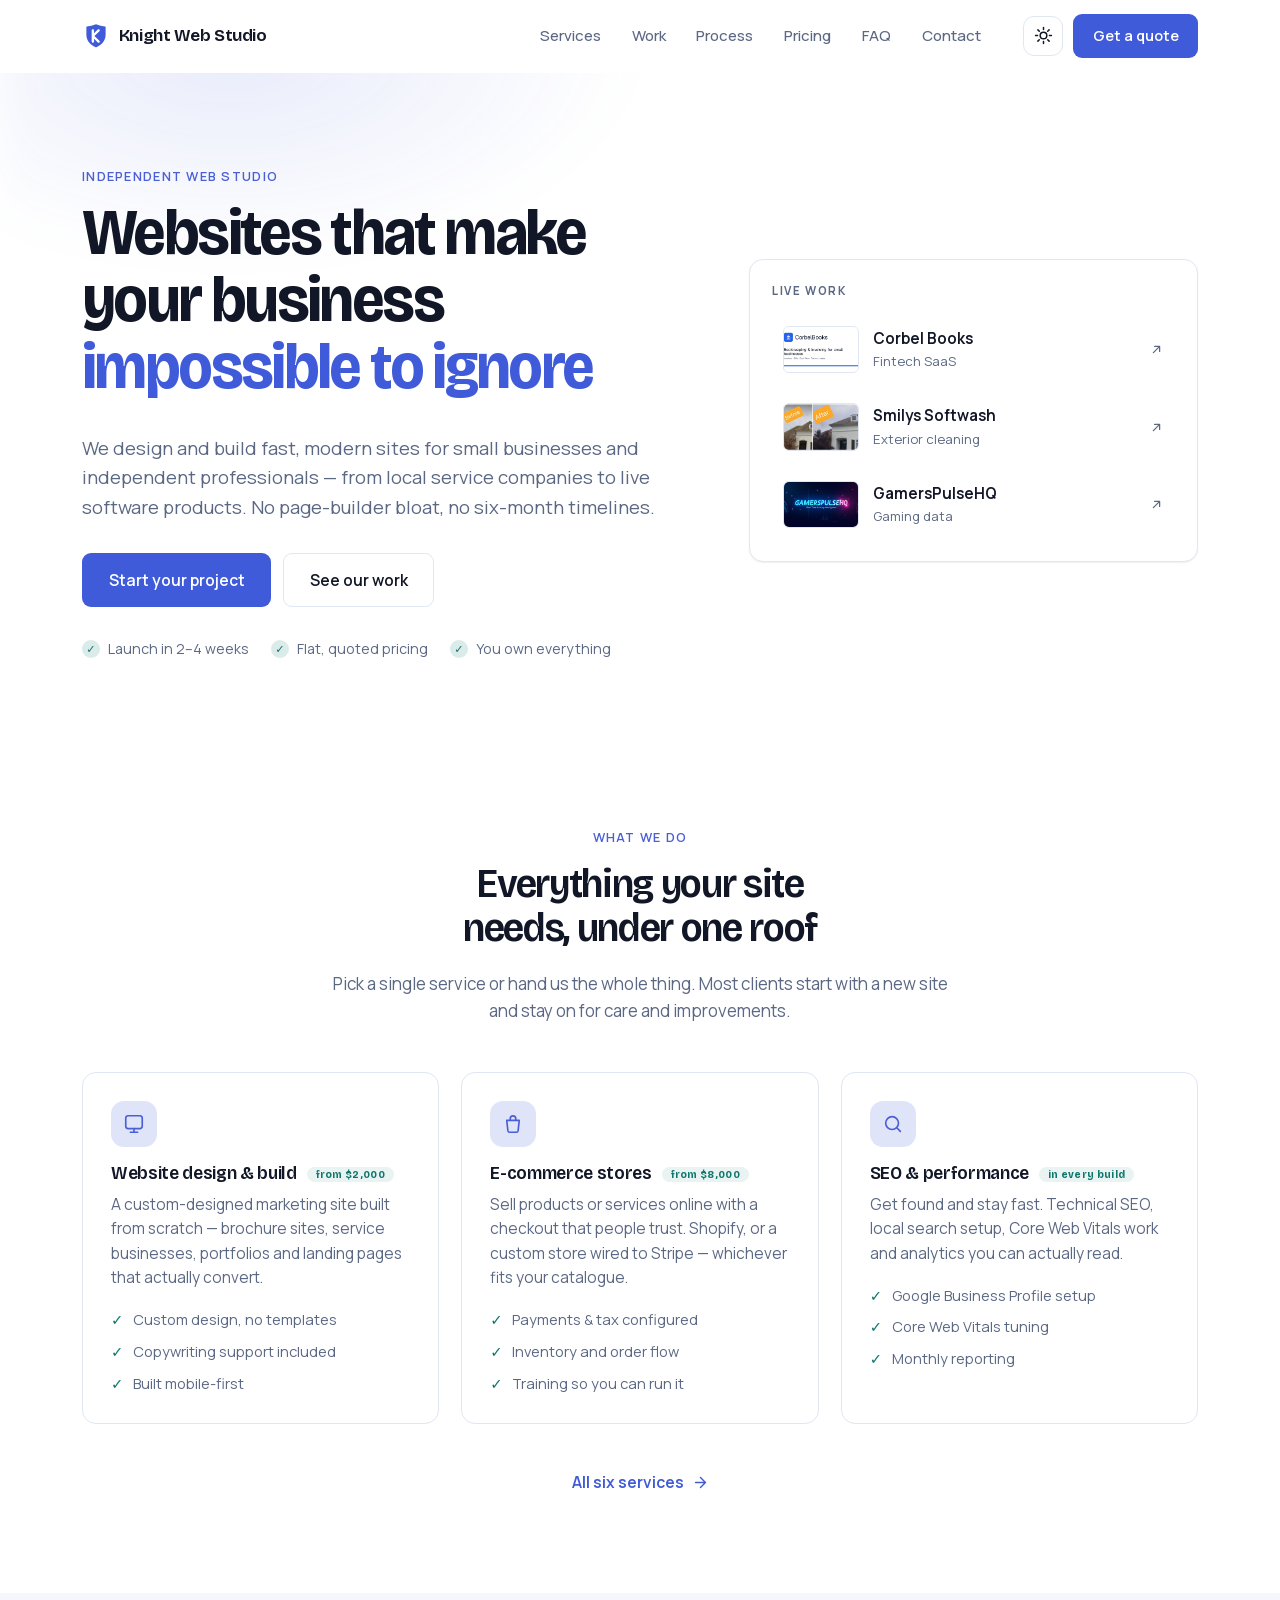
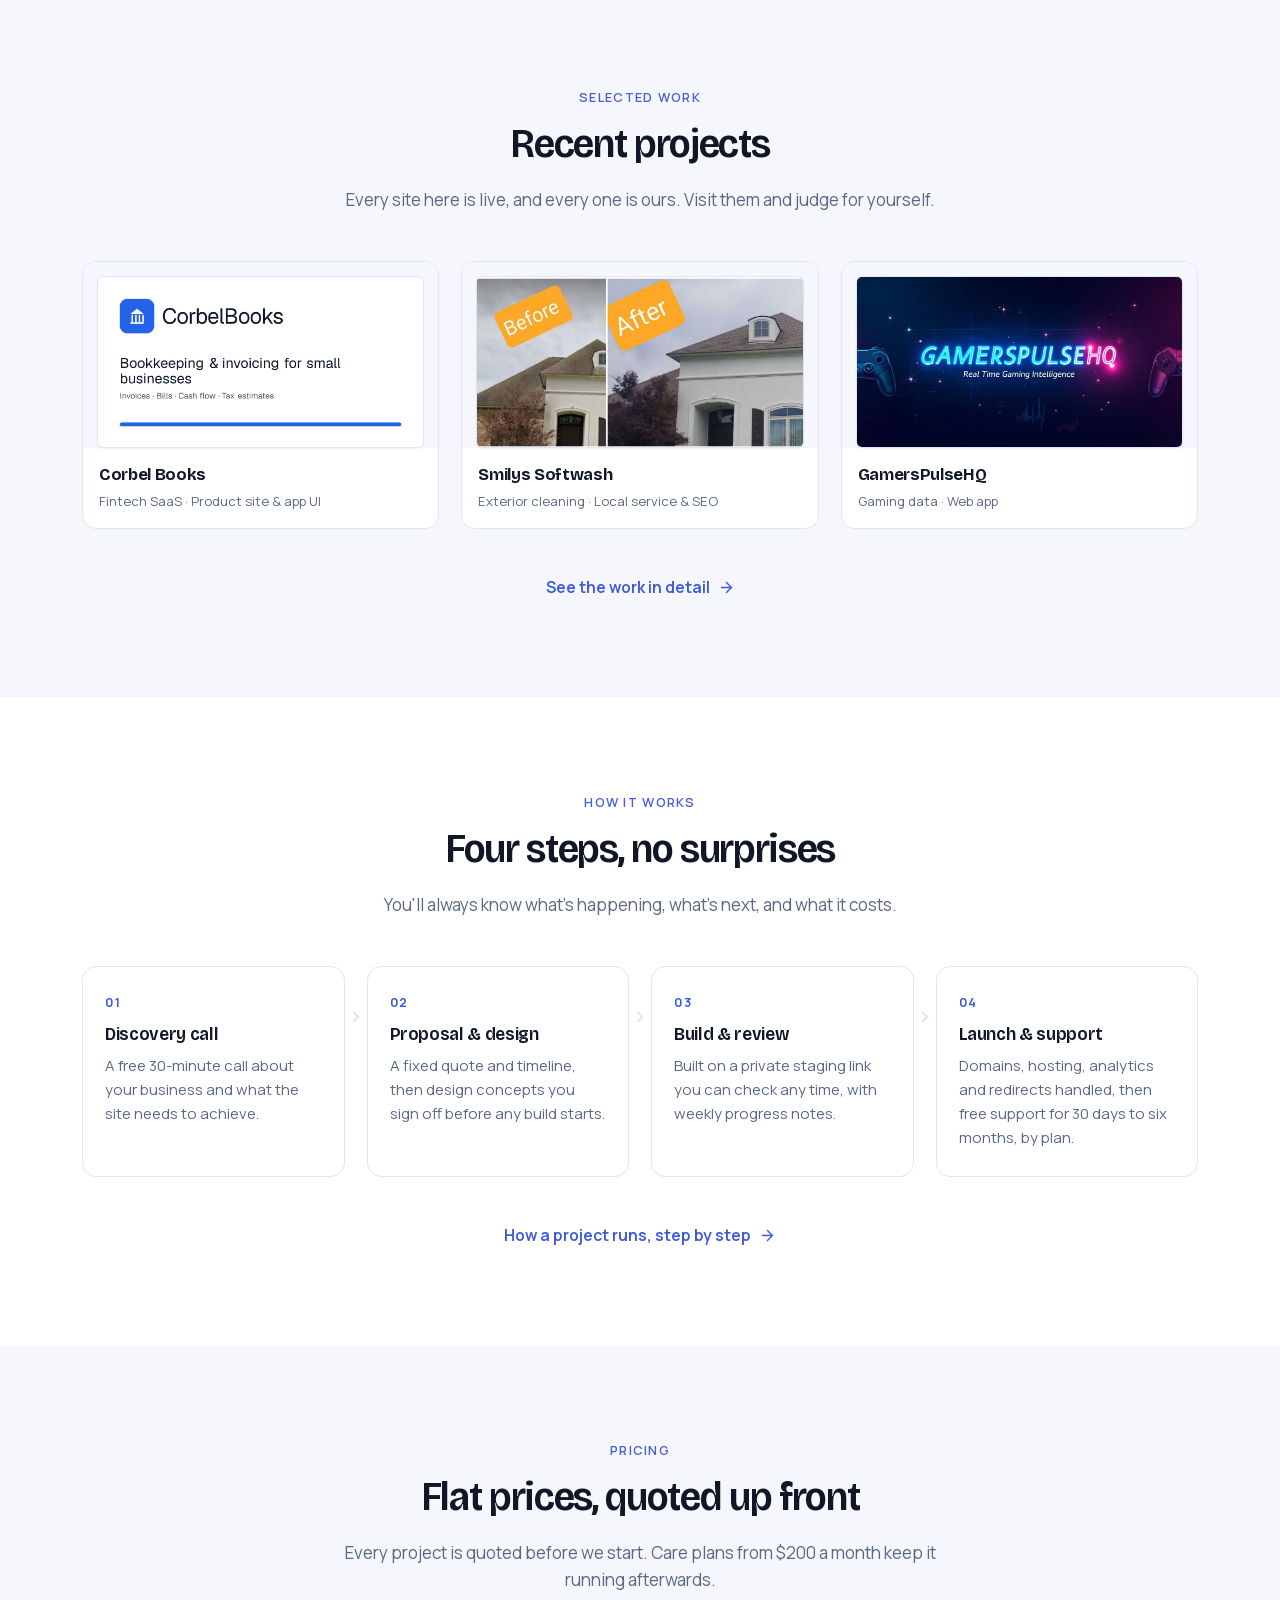
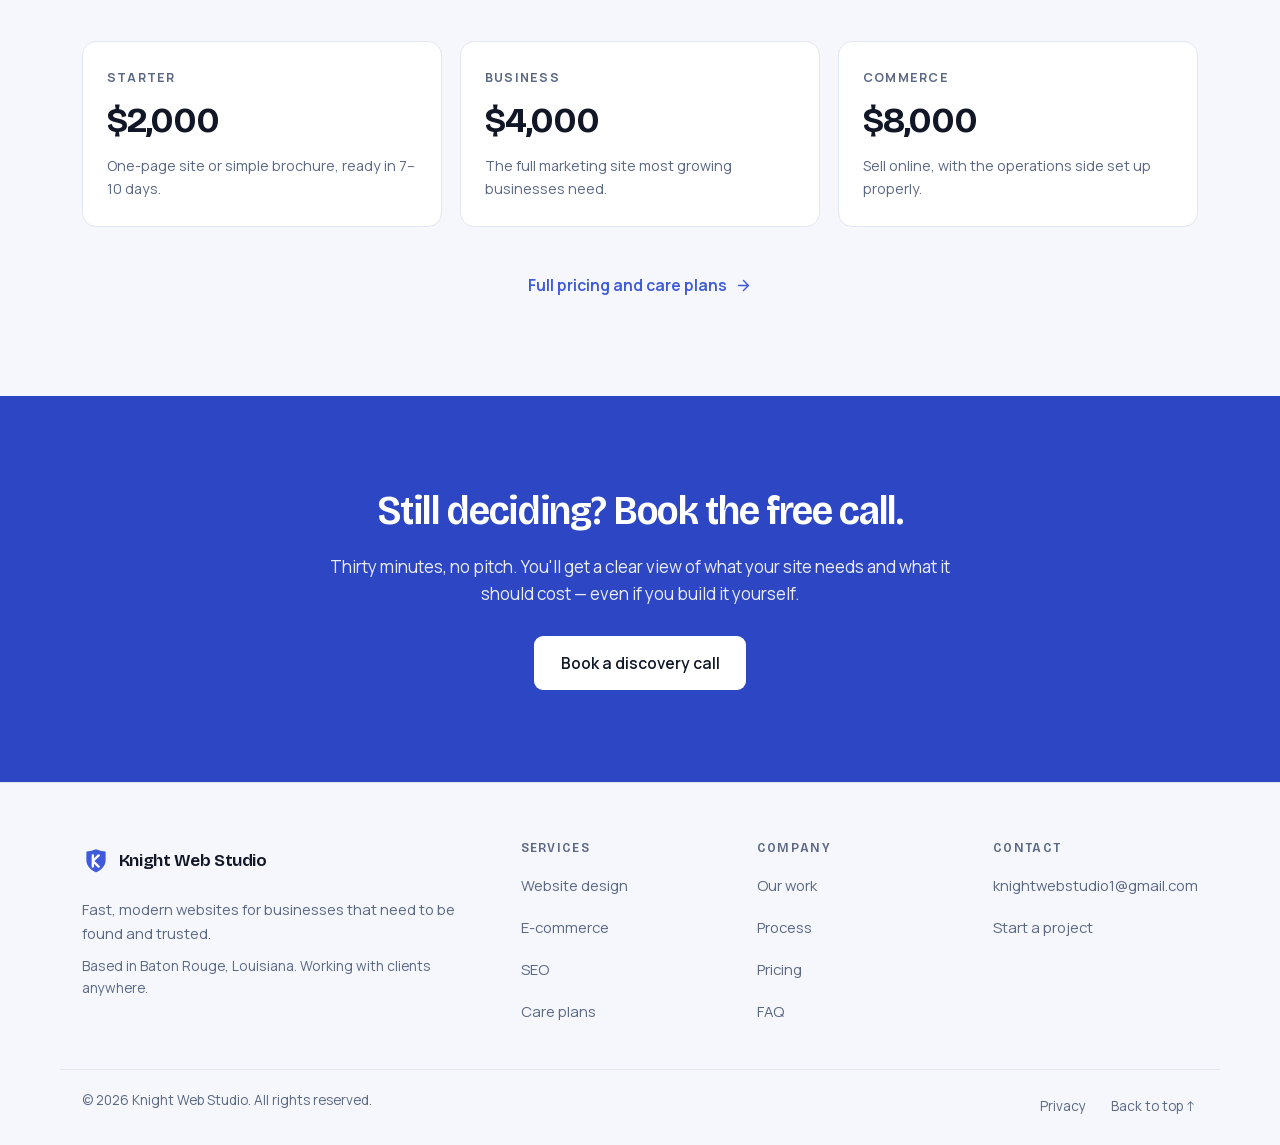
==== commit a4d5b551: "Fix review items and move the form to the new inbox - Contact form: new Web3Forms access key, issued" ====
--- a/index.html
+++ b/index.html
@@ -5,13 +5,13 @@
 <meta name="viewport" content="width=device-width, initial-scale=1">
 
 <title>Knight Web Studio — Websites that win you customers</title>
-<meta name="description" content="We design and build fast, modern websites for small businesses. Launch in two weeks, flat pricing, no templates.">
+<meta name="description" content="We design and build fast, modern websites for small businesses. Most sites launch in 2–4 weeks, at a flat price quoted up front. No templates.">
 <meta name="theme-color" content="#080b14">
 <link rel="canonical" href="https://knightwebstudio.com/">
 
 <meta property="og:type" content="website">
 <meta property="og:title" content="Knight Web Studio — Websites that win you customers">
-<meta property="og:description" content="We design and build fast, modern websites for small businesses. Launch in two weeks, flat pricing, no templates.">
+<meta property="og:description" content="We design and build fast, modern websites for small businesses. Most sites launch in 2–4 weeks, at a flat price quoted up front. No templates.">
 <meta property="og:url" content="https://knightwebstudio.com/">
 <meta property="og:image" content="https://knightwebstudio.com/assets/img/og-image.png">
 <meta property="og:image:width" content="1200">
@@ -20,8 +20,9 @@
 <meta property="og:site_name" content="Knight Web Studio">
 <meta name="twitter:card" content="summary_large_image">
 
+<link rel="icon" href="/favicon.ico" sizes="32x32">
 <link rel="icon" href="/assets/img/logo.svg" type="image/svg+xml">
-<link rel="apple-touch-icon" href="/assets/img/logo.svg">
+<link rel="apple-touch-icon" href="/assets/img/apple-touch-icon.png">
 <link rel="manifest" href="/site.webmanifest">
 <script>
   // Restore the saved theme before first paint, so a light-theme visitor
@@ -180,7 +181,7 @@
   <section class="hero" id="top">
     <div class="hero-glow" aria-hidden="true"></div>
     <div class="container hero-inner">
-      <div class="hero-copy reveal">
+      <div class="hero-copy">
         <p class="eyebrow">Independent web studio</p>
         <h1>Websites that make your business <em>impossible to ignore</em></h1>
         <p class="lede">
@@ -200,7 +201,7 @@
       </div>
 
       <!-- Real work, not a wireframe: the strongest thing we can show is the work -->
-      <aside class="hero-proof reveal" aria-label="Recent live projects">
+      <aside class="hero-proof" aria-label="Recent live projects">
         <p class="proof-label">Live work</p>
         <ul class="proof-list">
           <li>
@@ -242,7 +243,7 @@
           <div class="card-icon">
             <svg viewBox="0 0 24 24" aria-hidden="true"><path d="M3 5.5A2.5 2.5 0 0 1 5.5 3h13A2.5 2.5 0 0 1 21 5.5v9a2.5 2.5 0 0 1-2.5 2.5h-13A2.5 2.5 0 0 1 3 14.5Z"/><path d="M8 21h8M12 17v4"/></svg>
           </div>
-          <h3>Website design &amp; build</h3>
+          <h3>Website design &amp; build <span class="card-price">from $2,000</span></h3>
           <p>A custom-designed marketing site built from scratch — brochure sites, service businesses, portfolios and landing pages that actually convert.</p>
           <ul class="ticks">
             <li>Custom design, no templates</li>
@@ -254,7 +255,7 @@
           <div class="card-icon">
             <svg viewBox="0 0 24 24" aria-hidden="true"><path d="M5.2 8h13.6l-1.2 11.3a2 2 0 0 1-2 1.7H8.4a2 2 0 0 1-2-1.7Z"/><path d="M9 8V6.2a3 3 0 0 1 6 0V8"/></svg>
           </div>
-          <h3>E-commerce stores</h3>
+          <h3>E-commerce stores <span class="card-price">from $8,000</span></h3>
           <p>Sell products or services online with a checkout that people trust. Shopify, or a custom store wired to Stripe — whichever fits your catalogue.</p>
           <ul class="ticks">
             <li>Payments &amp; tax configured</li>
@@ -266,7 +267,7 @@
           <div class="card-icon">
             <svg viewBox="0 0 24 24" aria-hidden="true"><circle cx="11" cy="11" r="7"/><path d="m20 20-3.6-3.6"/></svg>
           </div>
-          <h3>SEO &amp; performance</h3>
+          <h3>SEO &amp; performance <span class="card-price">in every build</span></h3>
           <p>Get found and stay fast. Technical SEO, local search setup, Core Web Vitals work and analytics you can actually read.</p>
           <ul class="ticks">
             <li>Google Business Profile setup</li>
@@ -369,7 +370,7 @@
         <li class="step reveal">
           <span class="step-num">04</span>
           <h3>Launch &amp; support</h3>
-          <p>Domains, hosting, analytics and redirects handled, then 30 days of free support.</p>
+          <p>Domains, hosting, analytics and redirects handled, then free support for 30 days to six months, by plan.</p>
         </li>
       </ol>
       <p class="section-more reveal"><a class="more-link" href="/process/">How a project runs, step by step<svg viewBox="0 0 24 24" aria-hidden="true"><path d="M5 12h13M12 5l7 7-7 7"/></svg></a></p>
@@ -388,7 +389,7 @@
         <a class="mini-price reveal" href="/pricing/">
           <span class="mini-price-name">Starter</span>
           <span class="mini-price-amt">$2,000</span>
-          <span class="mini-price-note">One-page site or simple brochure, ready in about a week.</span>
+          <span class="mini-price-note">One-page site or simple brochure, ready in 7–10 days.</span>
         </a>
         <a class="mini-price reveal" href="/pricing/">
           <span class="mini-price-name">Business</span>
--- a/assets/css/styles.css
+++ b/assets/css/styles.css
@@ -32,6 +32,8 @@
      surfaces take dark ink here instead. --band always carries white. */
   --on-brand:     #0b0f18;
   --band:         #3348b8;
+  /* Form errors. The dark value is 2.3:1 on white, so light theme deepens it. */
+  --danger:       #ff8493;
 
   /* Surfaces & text */
   --bg:        #080b14;
@@ -75,6 +77,7 @@
   --accent:       #0f766e;
   --on-brand:     #ffffff;
   --band:         #2c46c4;
+  --danger:       #c02637;   /* 5.9:1 on white */
 
   --shadow-sm: 0 1px 2px rgba(16,24,40,.06);
   --shadow-md: 0 10px 26px rgba(16,24,40,.08);
@@ -646,7 +649,7 @@
 }
 input.invalid, textarea.invalid { border-color: #ef5c6e; }
 
-.error { margin: 0; font-size: .8rem; color: #ff8493; min-height: 0; }
+.error { margin: 0; font-size: .8rem; color: var(--danger); min-height: 0; }
 .error:empty { display: none; }
 
 .chips { display: flex; flex-wrap: wrap; gap: 8px; margin-top: .3rem; }
@@ -673,7 +676,7 @@
 
 .form-status { margin: .9rem 0 0; font-size: .9rem; text-align: center; }
 .form-status.ok    { color: var(--accent); }
-.form-status.error { color: #ff8493; }
+.form-status.error { color: var(--danger); }
 .form-fine { margin: .8rem 0 0; font-size: .78rem; color: var(--muted); text-align: center; }
 
 button[disabled] { opacity: .6; cursor: not-allowed; transform: none !important; }
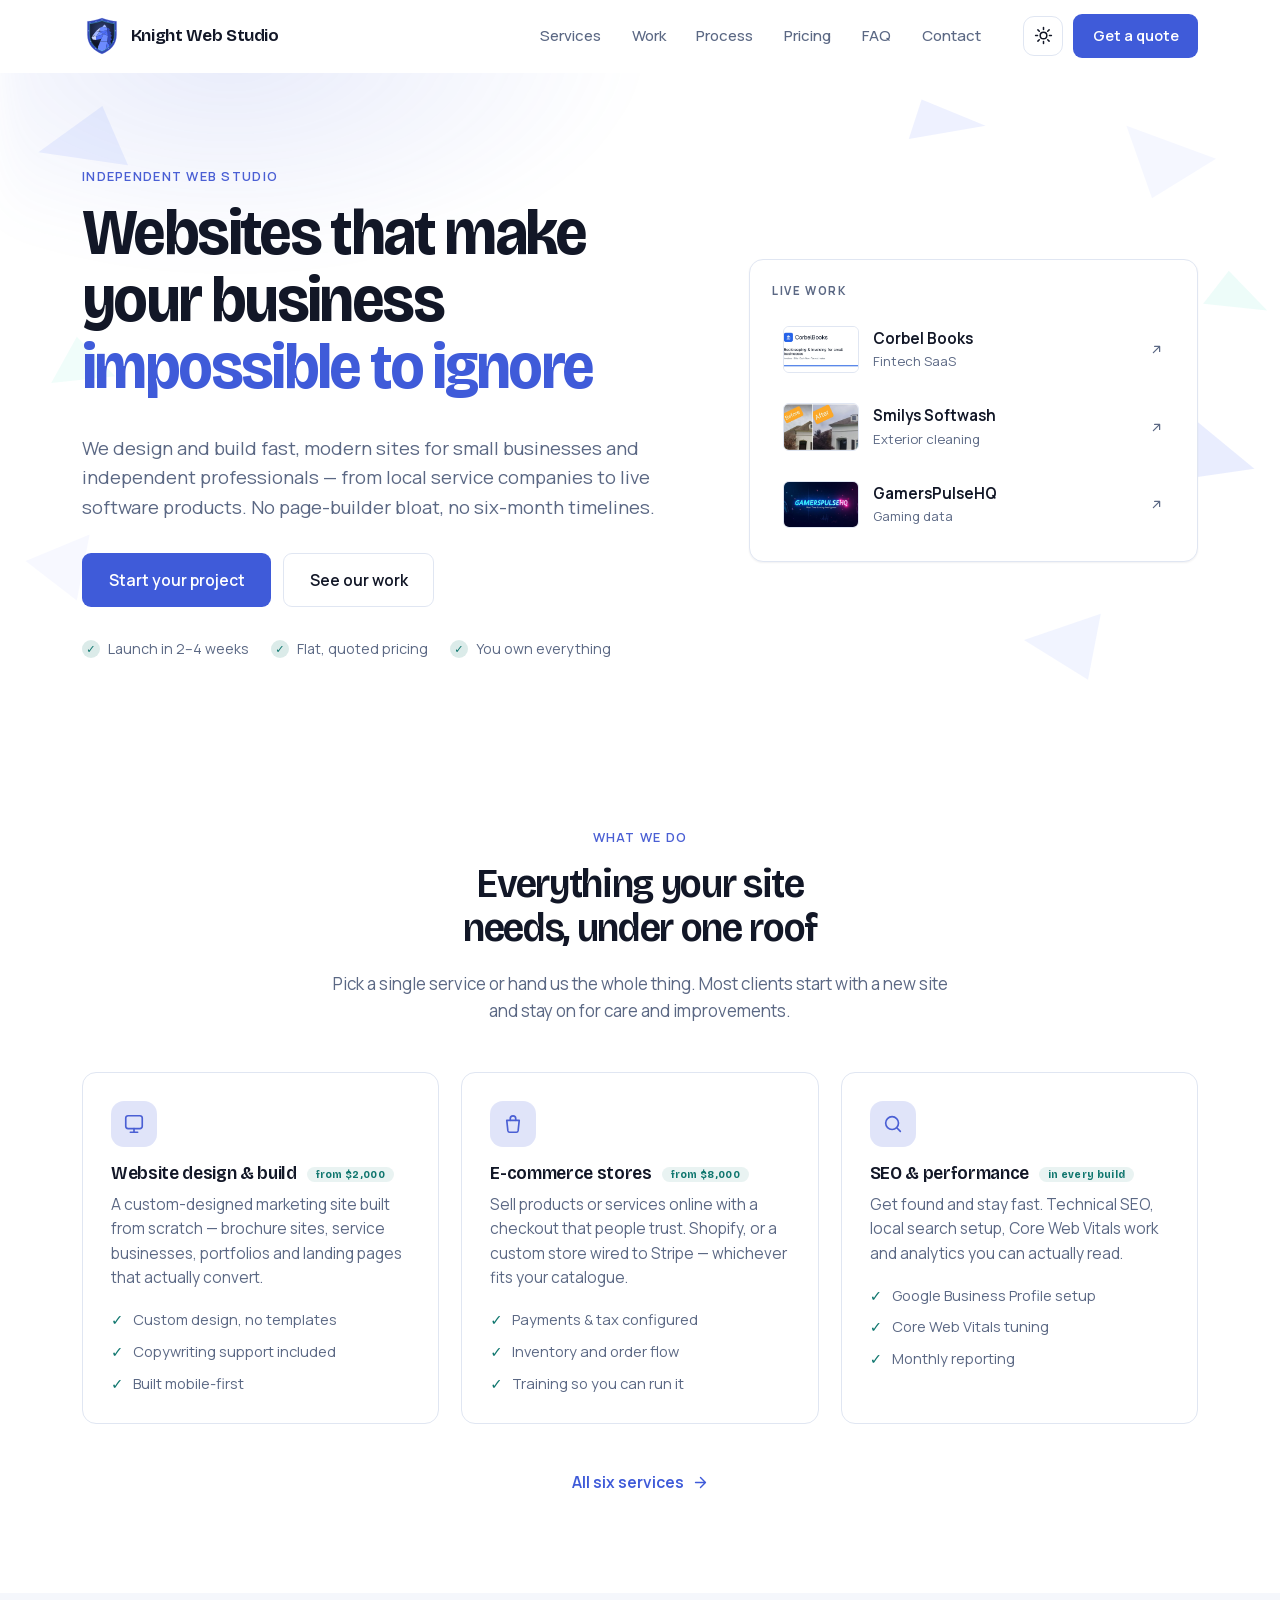
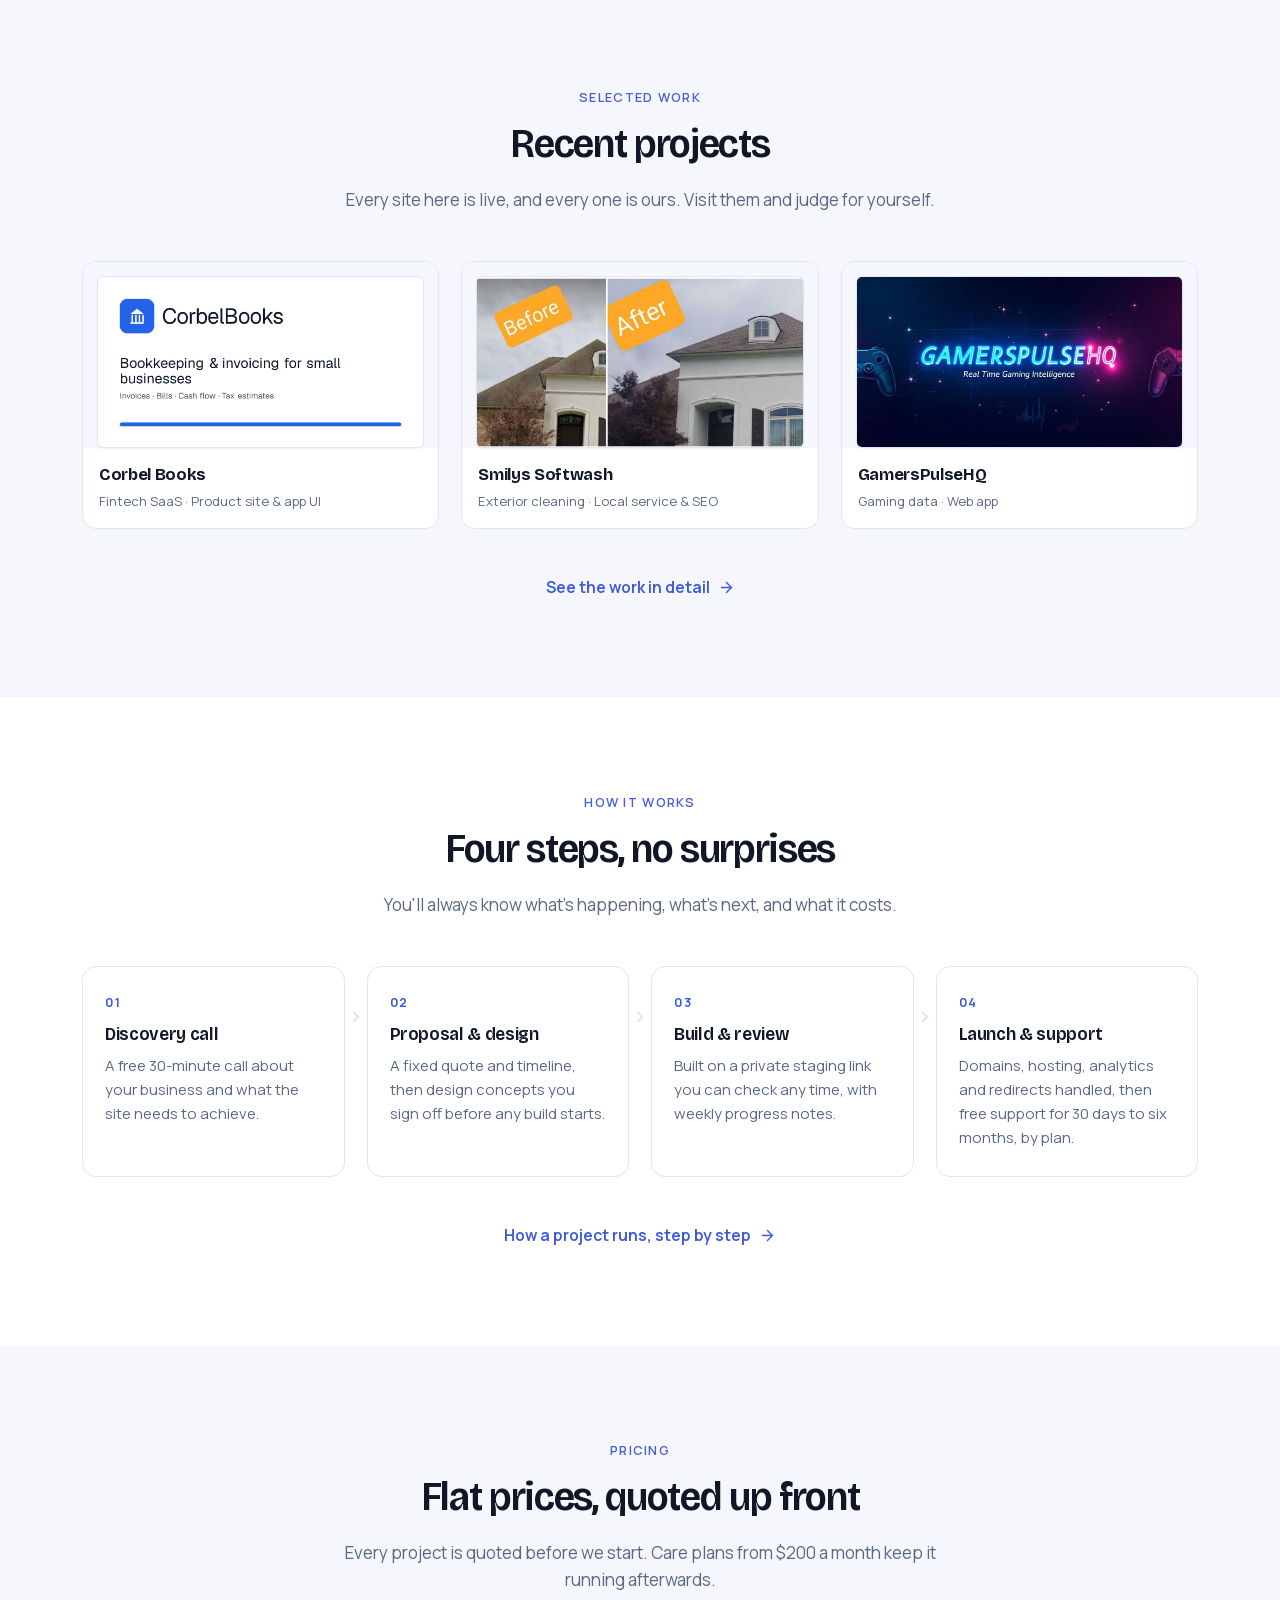
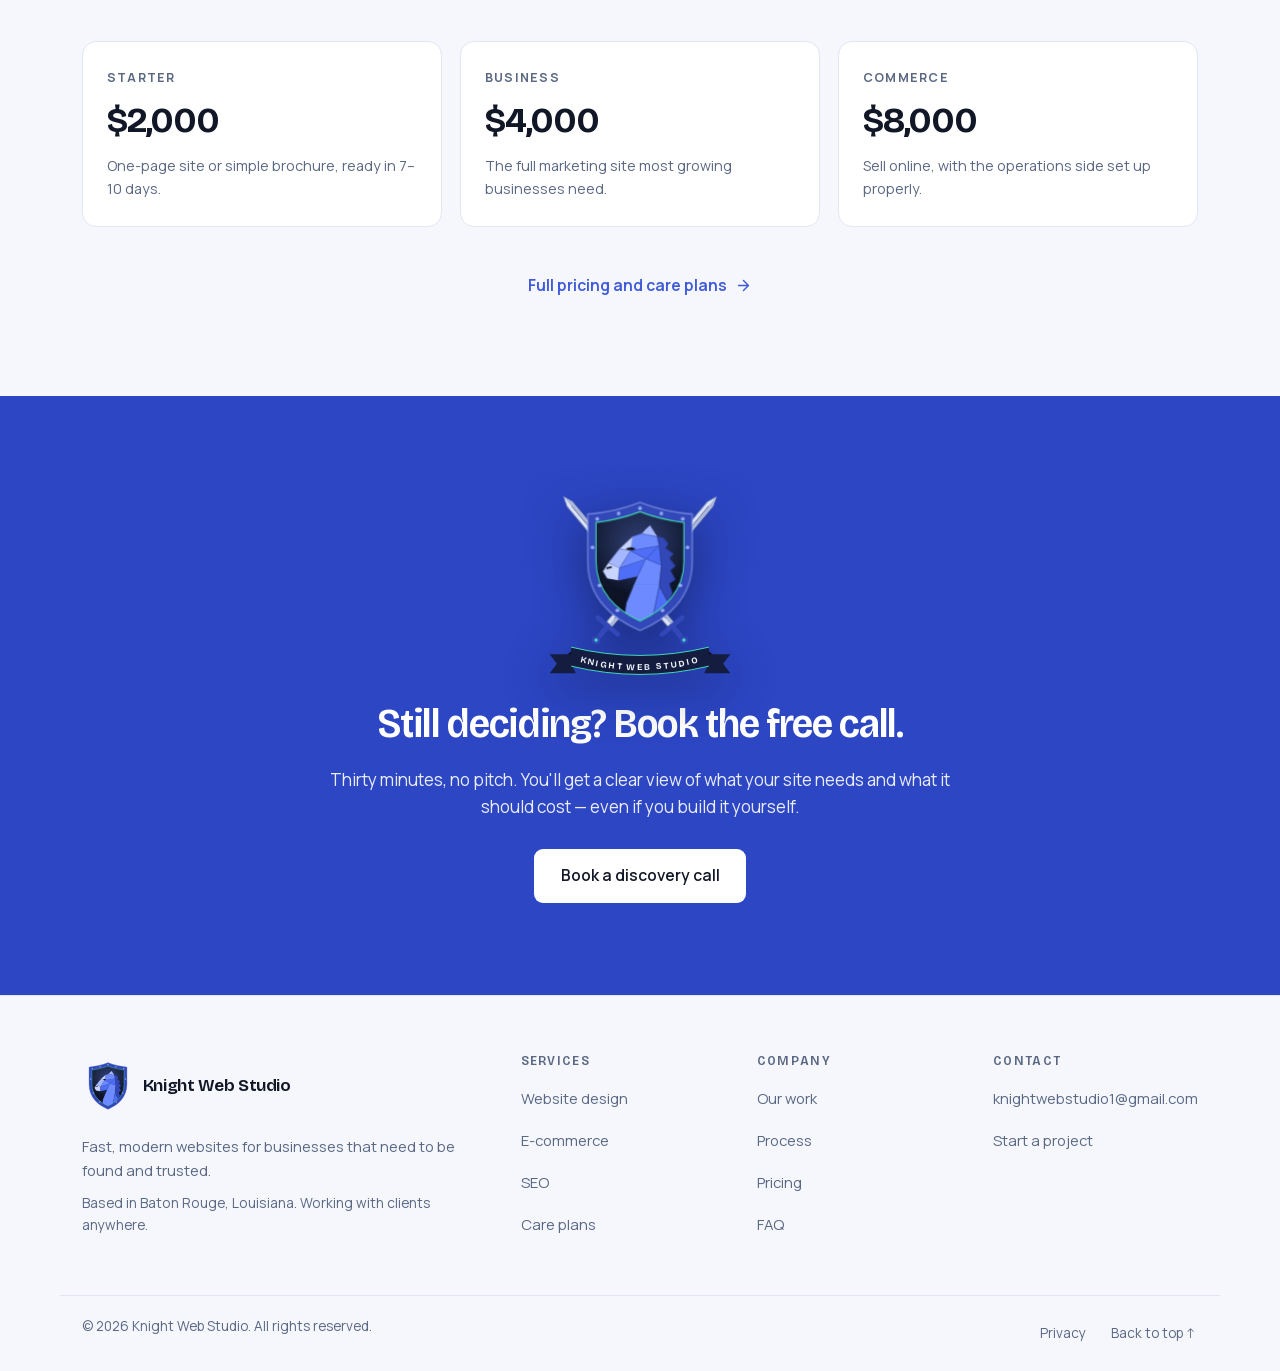
==== commit 5b9261f0: "New crest, chess-piece artwork on every page, and animation The logo becomes the Charger shield: a f" ====
--- a/index.html
+++ b/index.html
@@ -29,6 +29,8 @@
   // never sees a dark flash. main.js still owns the toggle itself.
   (function () {
     var d = document.documentElement; d.classList.add('js');
+    // The header crest builds itself on the first page of a visit only
+    try { if (!sessionStorage.getItem('kws-crest')) { d.classList.add('crest-intro'); sessionStorage.setItem('kws-crest', '1'); } } catch (e) {}
     try {
       var t = localStorage.getItem('theme');
       if (!t && matchMedia('(prefers-color-scheme: light)').matches) t = 'light';
@@ -137,7 +139,7 @@
   <div class="scroll-progress" id="scroll-progress" aria-hidden="true"></div>
   <div class="container header-inner">
     <a class="brand" href="/" aria-label="Knight Web Studio home">
-      <svg class="brand-mark" viewBox="0 0 32 32" aria-hidden="true"><path class="mark-shield" d="M16 2.6c3.4 1.3 6.9 2.1 10.5 2.4.3 0 .5.3.5.6v9.1c0 6.6-4.2 11.4-10.7 14.2a.8.8 0 0 1-.6 0C9.2 26.1 5 21.3 5 14.7V5.6c0-.3.2-.6.5-.6C9.1 4.7 12.6 3.9 16 2.6Z"/><path class="mark-k" d="M12.4 9.6v12.8M12.4 16l6.6-6.4M12.4 16l6.6 6.4"/></svg>
+      <!-- art:crest-header --><svg class="crest brand-crest" viewBox="0 0 120 120" aria-hidden="true" style="--t1:#c9d4ff;--t2:#a5b8ff;--t3:#6d8bff;--t4:#4f6ef7;--t5:#3348b8;--ink:#080b14;--accent:#46e0c0;--rim:#3348b8;--rim2:#a5b8ff;--field1:#17203a;--field2:#0b1020;--ribbon:#141c3f;--ribbon2:#0b1020;--steel1:#dfe6fb;--steel2:#a9b6d6;--steel3:#7d8bb0"><defs><linearGradient id="ch-fld" x1="0" y1="0" x2="0" y2="1"><stop offset="0" stop-color="var(--field1)"/><stop offset="1" stop-color="var(--field2)"/></linearGradient><radialGradient id="ch-glow" cx=".5" cy=".42" r=".5"><stop offset="0" stop-color="#6d8bff" stop-opacity=".35"/><stop offset="1" stop-color="#6d8bff" stop-opacity="0"/></radialGradient><linearGradient id="ch-gl" x1="0" x2="1"><stop offset="0" stop-color="#fff" stop-opacity="0"/><stop offset=".5" stop-color="#fff" stop-opacity=".5"/><stop offset="1" stop-color="#fff" stop-opacity="0"/></linearGradient><clipPath id="ch-in"><path d="M60 14C73 19 88 22 97 23V56C97 81 80 97 60 106C40 97 23 81 23 56V23C32 22 47 19 60 14Z"/></clipPath><clipPath id="ch-out"><path d="M60 6C75 12 92 15 104 16V56C104 86 84 104 60 114C36 104 16 86 16 56V16C28 15 45 12 60 6Z"/></clipPath></defs><g class="a-rim"><path d="M60 6C75 12 92 15 104 16V56C104 86 84 104 60 114C36 104 16 86 16 56V16C28 15 45 12 60 6Z" fill="var(--rim)"/><path d="M60 6C75 12 92 15 104 16V56C104 86 84 104 60 114C36 104 16 86 16 56V16C28 15 45 12 60 6Z" fill="none" stroke="var(--rim2)" stroke-opacity=".55" stroke-width="1.2"/><path class="a-field" d="M60 14C73 19 88 22 97 23V56C97 81 80 97 60 106C40 97 23 81 23 56V23C32 22 47 19 60 14Z" fill="url(#ch-fld)"/></g><g clip-path="url(#ch-in)"><circle class="a-field" cx="60" cy="50" r="42" fill="url(#ch-glow)"/><g transform="translate(22 22) scale(.86)" stroke-linejoin="round"><polygon class="facet" style="--i:0;--dx:-8.0px;--dy:-6.4px" fill="var(--t2)" points="54,4 61,15 46,12"/><polygon class="facet" style="--i:1;--dx:-1.6px;--dy:6.4px" fill="var(--t1)" points="54,4 46,12 50,9"/><polygon class="facet" style="--i:2;--dx:4.8px;--dy:4.8px" fill="var(--t3)" points="37,15 46,12 61,15 63,24 35,29"/><polygon class="facet" style="--i:3;--dx:-6.4px;--dy:3.2px" fill="var(--t1)" points="37,15 24,27 35,29"/><polygon class="facet" style="--i:4;--dx:0.0px;--dy:1.6px" fill="var(--t2)" points="24,27 13,41 24,46 35,29"/><polygon class="facet" style="--i:5;--dx:6.4px;--dy:0.0px" fill="var(--t1)" points="13,41 8,49 12,56 23,58 24,46"/><polygon class="facet" style="--i:6;--dx:-4.8px;--dy:-1.6px" fill="var(--t3)" points="35,29 24,46 50,37"/><polygon class="facet" style="--i:7;--dx:1.6px;--dy:-3.2px" fill="var(--t4)" points="35,29 50,37 63,24"/><polygon class="facet" style="--i:8;--dx:8.0px;--dy:-4.8px" fill="var(--t4)" points="24,46 23,58 42,54 50,37"/><polygon class="facet" style="--i:9;--dx:-3.2px;--dy:-6.4px" fill="var(--t3)" points="50,37 42,54 38,63 63,63 65,43"/><polygon class="facet" style="--i:10;--dx:3.2px;--dy:6.4px" fill="var(--t4)" points="50,37 65,43 63,24"/><polygon class="facet" style="--i:11;--dx:-8.0px;--dy:4.8px" fill="var(--t3)" points="38,63 31,80 26,112 53,112 63,63"/><polygon class="facet" style="--i:12;--dx:-1.6px;--dy:3.2px" fill="var(--t4)" points="63,63 53,112 78,112 72,80"/><polygon class="facet" style="--i:13;--dx:4.8px;--dy:1.6px" fill="var(--t5)" points="61,15 67,16 72,22 69,26 77,32 73,36 79,44 74,48 79,57 73,61 76,70 72,80 63,63 65,43 63,24"/><path class="eye" d="M30 27Q35 24 40 27Q35 30 30 27Z" fill="var(--ink)"/><path d="M12 46L16 45" stroke="var(--ink)" stroke-width="1.6" stroke-linecap="round"/></g></g><path class="a-line" pathLength="1" d="M60 14C73 19 88 22 97 23V56C97 81 80 97 60 106C40 97 23 81 23 56V23C32 22 47 19 60 14Z" fill="none" stroke="var(--accent)" stroke-opacity=".9" stroke-width="1"/><circle class="rivet" style="--i:0" cx="24" cy="20" r="1.6" fill="var(--rim2)" fill-opacity=".85"/><circle class="rivet" style="--i:1" cx="42" cy="15.5" r="1.6" fill="var(--rim2)" fill-opacity=".85"/><circle class="rivet" style="--i:2" cx="60" cy="11" r="1.6" fill="var(--rim2)" fill-opacity=".85"/><circle class="rivet" style="--i:3" cx="78" cy="15.5" r="1.6" fill="var(--rim2)" fill-opacity=".85"/><circle class="rivet" style="--i:4" cx="96" cy="20" r="1.6" fill="var(--rim2)" fill-opacity=".85"/><circle class="rivet" style="--i:5" cx="100" cy="44" r="1.6" fill="var(--rim2)" fill-opacity=".85"/><circle class="rivet" style="--i:6" cx="20" cy="44" r="1.6" fill="var(--rim2)" fill-opacity=".85"/><circle class="rivet" style="--i:7" cx="94" cy="76" r="1.6" fill="var(--rim2)" fill-opacity=".85"/><circle class="rivet" style="--i:8" cx="26" cy="76" r="1.6" fill="var(--rim2)" fill-opacity=".85"/><circle class="rivet" style="--i:9" cx="79" cy="97" r="1.6" fill="var(--rim2)" fill-opacity=".85"/><circle class="rivet" style="--i:10" cx="41" cy="97" r="1.6" fill="var(--rim2)" fill-opacity=".85"/><g clip-path="url(#ch-out)"><g transform="rotate(20 60 60)"><rect class="a-glint" x="-60" y="-30" width="16" height="180" fill="url(#ch-gl)"/></g></g></svg><!-- /art:crest-header -->
       <span class="brand-name">Knight Web Studio</span>
     </a>
 
@@ -180,6 +182,7 @@
 
   <section class="hero" id="top">
     <div class="hero-glow" aria-hidden="true"></div>
+    <div class="hero-art"><!-- art:shards --><svg class="shards" viewBox="0 0 100 100" preserveAspectRatio="none" aria-hidden="true" style="--t1:#c9d4ff;--t2:#a5b8ff;--t3:#6d8bff;--t4:#4f6ef7;--t5:#3348b8;--ink:#080b14;--accent:#46e0c0;--rim:#3348b8;--rim2:#a5b8ff;--field1:#17203a;--field2:#0b1020;--ribbon:#141c3f;--ribbon2:#0b1020;--steel1:#dfe6fb;--steel2:#a9b6d6;--steel3:#7d8bb0"><polygon class="shard" style="--i:0" fill="var(--t3)" fill-opacity="0.2" points="3,12 8,5 10,14"/><polygon class="shard" style="--i:1" fill="var(--t2)" fill-opacity="0.18" points="88,8 95,13 90,19"/><polygon class="shard" style="--i:2" fill="var(--t4)" fill-opacity="0.2" points="93,52 98,60 91,62"/><polygon class="shard" style="--i:3" fill="var(--t2)" fill-opacity="0.16" points="2,74 7,70 6,80"/><polygon class="shard" style="--i:4" fill="var(--t3)" fill-opacity="0.16" points="80,86 86,82 85,92"/><polygon class="shard" style="--i:5" fill="var(--accent)" fill-opacity="0.16" points="96,30 99,36 94,35"/><polygon class="shard" style="--i:6" fill="var(--accent)" fill-opacity="0.14" points="6,40 9,46 4,47"/><polygon class="shard" style="--i:7" fill="var(--t4)" fill-opacity="0.16" points="72,4 77,8 71,10"/></svg><!-- /art:shards --></div>
     <div class="container hero-inner">
       <div class="hero-copy">
         <p class="eyebrow">Independent web studio</p>
@@ -408,6 +411,7 @@
 
   <section class="cta-band">
     <div class="container cta-inner reveal">
+      <div class="cta-crest"><!-- art:full-crest --><svg class="crest-full" viewBox="0 0 160 164" role="img" aria-label="Knight Web Studio crest" style="--t1:#c9d4ff;--t2:#a5b8ff;--t3:#6d8bff;--t4:#4f6ef7;--t5:#3348b8;--ink:#080b14;--accent:#46e0c0;--rim:#3348b8;--rim2:#a5b8ff;--field1:#17203a;--field2:#0b1020;--ribbon:#141c3f;--ribbon2:#0b1020;--steel1:#dfe6fb;--steel2:#a9b6d6;--steel3:#7d8bb0"><defs><linearGradient id="fc-fld" x1="0" y1="0" x2="0" y2="1"><stop offset="0" stop-color="var(--field1)"/><stop offset="1" stop-color="var(--field2)"/></linearGradient><radialGradient id="fc-glow" cx=".5" cy=".42" r=".5"><stop offset="0" stop-color="#6d8bff" stop-opacity=".35"/><stop offset="1" stop-color="#6d8bff" stop-opacity="0"/></radialGradient><linearGradient id="fc-gl" x1="0" x2="1"><stop offset="0" stop-color="#fff" stop-opacity="0"/><stop offset=".5" stop-color="#fff" stop-opacity=".5"/><stop offset="1" stop-color="#fff" stop-opacity="0"/></linearGradient><clipPath id="fc-in"><path d="M60 14C73 19 88 22 97 23V56C97 81 80 97 60 106C40 97 23 81 23 56V23C32 22 47 19 60 14Z"/></clipPath><clipPath id="fc-out"><path d="M60 6C75 12 92 15 104 16V56C104 86 84 104 60 114C36 104 16 86 16 56V16C28 15 45 12 60 6Z"/></clipPath></defs><g transform="translate(80 84) rotate(-40)"><g class="a-sw a-sw-l"><path d="M-3 40V-92L0-100L3-92V40Z" fill="var(--steel1)" stroke="var(--steel3)" stroke-width=".6"/><path d="M0-100L3-92V40H0Z" fill="var(--steel2)"/><path d="M0-90V34" stroke="var(--steel3)" stroke-width=".8"/><rect x="-13" y="40" width="26" height="4.2" rx="2.1" fill="var(--rim)"/><rect x="-2.2" y="44.2" width="4.4" height="10" fill="var(--t5)"/><circle cy="57.5" r="3.6" fill="var(--rim)"/><circle cy="57.5" r="1.4" fill="var(--accent)"/></g></g><g transform="translate(80 84) rotate(40)"><g class="a-sw a-sw-r"><path d="M-3 40V-92L0-100L3-92V40Z" fill="var(--steel1)" stroke="var(--steel3)" stroke-width=".6"/><path d="M0-100L3-92V40H0Z" fill="var(--steel2)"/><path d="M0-90V34" stroke="var(--steel3)" stroke-width=".8"/><rect x="-13" y="40" width="26" height="4.2" rx="2.1" fill="var(--rim)"/><rect x="-2.2" y="44.2" width="4.4" height="10" fill="var(--t5)"/><circle cy="57.5" r="3.6" fill="var(--rim)"/><circle cy="57.5" r="1.4" fill="var(--accent)"/></g></g><g transform="translate(20 6)"><g class="a-drop"><g class="a-rim"><path d="M60 6C75 12 92 15 104 16V56C104 86 84 104 60 114C36 104 16 86 16 56V16C28 15 45 12 60 6Z" fill="var(--rim)"/><path d="M60 6C75 12 92 15 104 16V56C104 86 84 104 60 114C36 104 16 86 16 56V16C28 15 45 12 60 6Z" fill="none" stroke="var(--rim2)" stroke-opacity=".55" stroke-width="1.2"/><path class="a-field" d="M60 14C73 19 88 22 97 23V56C97 81 80 97 60 106C40 97 23 81 23 56V23C32 22 47 19 60 14Z" fill="url(#fc-fld)"/></g><g clip-path="url(#fc-in)"><circle class="a-field" cx="60" cy="50" r="42" fill="url(#fc-glow)"/><g transform="translate(22 22) scale(.86)" stroke-linejoin="round"><polygon class="facet" style="--i:0;--dx:-8.0px;--dy:-6.4px" fill="var(--t2)" points="54,4 61,15 46,12"/><polygon class="facet" style="--i:1;--dx:-1.6px;--dy:6.4px" fill="var(--t1)" points="54,4 46,12 50,9"/><polygon class="facet" style="--i:2;--dx:4.8px;--dy:4.8px" fill="var(--t3)" points="37,15 46,12 61,15 63,24 35,29"/><polygon class="facet" style="--i:3;--dx:-6.4px;--dy:3.2px" fill="var(--t1)" points="37,15 24,27 35,29"/><polygon class="facet" style="--i:4;--dx:0.0px;--dy:1.6px" fill="var(--t2)" points="24,27 13,41 24,46 35,29"/><polygon class="facet" style="--i:5;--dx:6.4px;--dy:0.0px" fill="var(--t1)" points="13,41 8,49 12,56 23,58 24,46"/><polygon class="facet" style="--i:6;--dx:-4.8px;--dy:-1.6px" fill="var(--t3)" points="35,29 24,46 50,37"/><polygon class="facet" style="--i:7;--dx:1.6px;--dy:-3.2px" fill="var(--t4)" points="35,29 50,37 63,24"/><polygon class="facet" style="--i:8;--dx:8.0px;--dy:-4.8px" fill="var(--t4)" points="24,46 23,58 42,54 50,37"/><polygon class="facet" style="--i:9;--dx:-3.2px;--dy:-6.4px" fill="var(--t3)" points="50,37 42,54 38,63 63,63 65,43"/><polygon class="facet" style="--i:10;--dx:3.2px;--dy:6.4px" fill="var(--t4)" points="50,37 65,43 63,24"/><polygon class="facet" style="--i:11;--dx:-8.0px;--dy:4.8px" fill="var(--t3)" points="38,63 31,80 26,112 53,112 63,63"/><polygon class="facet" style="--i:12;--dx:-1.6px;--dy:3.2px" fill="var(--t4)" points="63,63 53,112 78,112 72,80"/><polygon class="facet" style="--i:13;--dx:4.8px;--dy:1.6px" fill="var(--t5)" points="61,15 67,16 72,22 69,26 77,32 73,36 79,44 74,48 79,57 73,61 76,70 72,80 63,63 65,43 63,24"/><path class="eye" d="M30 27Q35 24 40 27Q35 30 30 27Z" fill="var(--ink)"/><path d="M12 46L16 45" stroke="var(--ink)" stroke-width="1.6" stroke-linecap="round"/></g></g><path class="a-line" pathLength="1" d="M60 14C73 19 88 22 97 23V56C97 81 80 97 60 106C40 97 23 81 23 56V23C32 22 47 19 60 14Z" fill="none" stroke="var(--accent)" stroke-opacity=".9" stroke-width="1"/><circle class="rivet" style="--i:0" cx="24" cy="20" r="1.6" fill="var(--rim2)" fill-opacity=".85"/><circle class="rivet" style="--i:1" cx="42" cy="15.5" r="1.6" fill="var(--rim2)" fill-opacity=".85"/><circle class="rivet" style="--i:2" cx="60" cy="11" r="1.6" fill="var(--rim2)" fill-opacity=".85"/><circle class="rivet" style="--i:3" cx="78" cy="15.5" r="1.6" fill="var(--rim2)" fill-opacity=".85"/><circle class="rivet" style="--i:4" cx="96" cy="20" r="1.6" fill="var(--rim2)" fill-opacity=".85"/><circle class="rivet" style="--i:5" cx="100" cy="44" r="1.6" fill="var(--rim2)" fill-opacity=".85"/><circle class="rivet" style="--i:6" cx="20" cy="44" r="1.6" fill="var(--rim2)" fill-opacity=".85"/><circle class="rivet" style="--i:7" cx="94" cy="76" r="1.6" fill="var(--rim2)" fill-opacity=".85"/><circle class="rivet" style="--i:8" cx="26" cy="76" r="1.6" fill="var(--rim2)" fill-opacity=".85"/><circle class="rivet" style="--i:9" cx="79" cy="97" r="1.6" fill="var(--rim2)" fill-opacity=".85"/><circle class="rivet" style="--i:10" cx="41" cy="97" r="1.6" fill="var(--rim2)" fill-opacity=".85"/><g clip-path="url(#fc-out)"><g transform="rotate(20 60 60)"><rect class="a-glint" x="-60" y="-30" width="16" height="180" fill="url(#fc-gl)"/></g></g></g></g><g transform="translate(0 16)"><g class="a-ribbon"><path d="M14 128L24 120L22 136Z" fill="var(--ribbon2)"/><path d="M146 128L136 120L138 136Z" fill="var(--ribbon2)"/><path d="M4 124H26L22 132L26 140H4L10 132Z" fill="var(--ribbon)"/><path d="M156 124H134L138 132L134 140H156L150 132Z" fill="var(--ribbon)"/><path d="M22 118Q80 132 138 118V134Q80 148 22 134Z" fill="var(--ribbon)"/><path d="M22 118Q80 132 138 118M22 134Q80 148 138 134" fill="none" stroke="var(--accent)" stroke-width=".8"/><path id="fc-rbt" d="M28 130.5Q80 144 132 130.5" fill="none"/><text font-family="Bricolage, Manrope, system-ui, sans-serif" font-weight="700" font-size="7.4" letter-spacing="1.2" fill="#eef2fb" text-anchor="middle"><textPath href="#fc-rbt" startOffset="50%">KNIGHT WEB STUDIO</textPath></text></g></g></svg><!-- /art:full-crest --></div>
       <h2>Still deciding? Book the free call.</h2>
       <p>Thirty minutes, no pitch. You'll get a clear view of what your site needs and what it should cost — even if you build it yourself.</p>
       <a class="btn btn-light" href="/contact/" data-booking>Book a discovery call</a>
@@ -430,7 +434,7 @@
   <div class="container footer-grid">
     <div class="footer-brand">
       <a class="brand" href="/">
-        <svg class="brand-mark" viewBox="0 0 32 32" aria-hidden="true"><path class="mark-shield" d="M16 2.6c3.4 1.3 6.9 2.1 10.5 2.4.3 0 .5.3.5.6v9.1c0 6.6-4.2 11.4-10.7 14.2a.8.8 0 0 1-.6 0C9.2 26.1 5 21.3 5 14.7V5.6c0-.3.2-.6.5-.6C9.1 4.7 12.6 3.9 16 2.6Z"/><path class="mark-k" d="M12.4 9.6v12.8M12.4 16l6.6-6.4M12.4 16l6.6 6.4"/></svg>
+        <!-- art:crest-footer --><svg class="crest footer-crest" viewBox="0 0 120 120" aria-hidden="true" style="--t1:#c9d4ff;--t2:#a5b8ff;--t3:#6d8bff;--t4:#4f6ef7;--t5:#3348b8;--ink:#080b14;--accent:#46e0c0;--rim:#3348b8;--rim2:#a5b8ff;--field1:#17203a;--field2:#0b1020;--ribbon:#141c3f;--ribbon2:#0b1020;--steel1:#dfe6fb;--steel2:#a9b6d6;--steel3:#7d8bb0"><defs><linearGradient id="cf-fld" x1="0" y1="0" x2="0" y2="1"><stop offset="0" stop-color="var(--field1)"/><stop offset="1" stop-color="var(--field2)"/></linearGradient><radialGradient id="cf-glow" cx=".5" cy=".42" r=".5"><stop offset="0" stop-color="#6d8bff" stop-opacity=".35"/><stop offset="1" stop-color="#6d8bff" stop-opacity="0"/></radialGradient><linearGradient id="cf-gl" x1="0" x2="1"><stop offset="0" stop-color="#fff" stop-opacity="0"/><stop offset=".5" stop-color="#fff" stop-opacity=".5"/><stop offset="1" stop-color="#fff" stop-opacity="0"/></linearGradient><clipPath id="cf-in"><path d="M60 14C73 19 88 22 97 23V56C97 81 80 97 60 106C40 97 23 81 23 56V23C32 22 47 19 60 14Z"/></clipPath><clipPath id="cf-out"><path d="M60 6C75 12 92 15 104 16V56C104 86 84 104 60 114C36 104 16 86 16 56V16C28 15 45 12 60 6Z"/></clipPath></defs><g class="a-rim"><path d="M60 6C75 12 92 15 104 16V56C104 86 84 104 60 114C36 104 16 86 16 56V16C28 15 45 12 60 6Z" fill="var(--rim)"/><path d="M60 6C75 12 92 15 104 16V56C104 86 84 104 60 114C36 104 16 86 16 56V16C28 15 45 12 60 6Z" fill="none" stroke="var(--rim2)" stroke-opacity=".55" stroke-width="1.2"/><path class="a-field" d="M60 14C73 19 88 22 97 23V56C97 81 80 97 60 106C40 97 23 81 23 56V23C32 22 47 19 60 14Z" fill="url(#cf-fld)"/></g><g clip-path="url(#cf-in)"><circle class="a-field" cx="60" cy="50" r="42" fill="url(#cf-glow)"/><g transform="translate(22 22) scale(.86)" stroke-linejoin="round"><polygon class="facet" style="--i:0;--dx:-8.0px;--dy:-6.4px" fill="var(--t2)" points="54,4 61,15 46,12"/><polygon class="facet" style="--i:1;--dx:-1.6px;--dy:6.4px" fill="var(--t1)" points="54,4 46,12 50,9"/><polygon class="facet" style="--i:2;--dx:4.8px;--dy:4.8px" fill="var(--t3)" points="37,15 46,12 61,15 63,24 35,29"/><polygon class="facet" style="--i:3;--dx:-6.4px;--dy:3.2px" fill="var(--t1)" points="37,15 24,27 35,29"/><polygon class="facet" style="--i:4;--dx:0.0px;--dy:1.6px" fill="var(--t2)" points="24,27 13,41 24,46 35,29"/><polygon class="facet" style="--i:5;--dx:6.4px;--dy:0.0px" fill="var(--t1)" points="13,41 8,49 12,56 23,58 24,46"/><polygon class="facet" style="--i:6;--dx:-4.8px;--dy:-1.6px" fill="var(--t3)" points="35,29 24,46 50,37"/><polygon class="facet" style="--i:7;--dx:1.6px;--dy:-3.2px" fill="var(--t4)" points="35,29 50,37 63,24"/><polygon class="facet" style="--i:8;--dx:8.0px;--dy:-4.8px" fill="var(--t4)" points="24,46 23,58 42,54 50,37"/><polygon class="facet" style="--i:9;--dx:-3.2px;--dy:-6.4px" fill="var(--t3)" points="50,37 42,54 38,63 63,63 65,43"/><polygon class="facet" style="--i:10;--dx:3.2px;--dy:6.4px" fill="var(--t4)" points="50,37 65,43 63,24"/><polygon class="facet" style="--i:11;--dx:-8.0px;--dy:4.8px" fill="var(--t3)" points="38,63 31,80 26,112 53,112 63,63"/><polygon class="facet" style="--i:12;--dx:-1.6px;--dy:3.2px" fill="var(--t4)" points="63,63 53,112 78,112 72,80"/><polygon class="facet" style="--i:13;--dx:4.8px;--dy:1.6px" fill="var(--t5)" points="61,15 67,16 72,22 69,26 77,32 73,36 79,44 74,48 79,57 73,61 76,70 72,80 63,63 65,43 63,24"/><path class="eye" d="M30 27Q35 24 40 27Q35 30 30 27Z" fill="var(--ink)"/><path d="M12 46L16 45" stroke="var(--ink)" stroke-width="1.6" stroke-linecap="round"/></g></g><path class="a-line" pathLength="1" d="M60 14C73 19 88 22 97 23V56C97 81 80 97 60 106C40 97 23 81 23 56V23C32 22 47 19 60 14Z" fill="none" stroke="var(--accent)" stroke-opacity=".9" stroke-width="1"/><circle class="rivet" style="--i:0" cx="24" cy="20" r="1.6" fill="var(--rim2)" fill-opacity=".85"/><circle class="rivet" style="--i:1" cx="42" cy="15.5" r="1.6" fill="var(--rim2)" fill-opacity=".85"/><circle class="rivet" style="--i:2" cx="60" cy="11" r="1.6" fill="var(--rim2)" fill-opacity=".85"/><circle class="rivet" style="--i:3" cx="78" cy="15.5" r="1.6" fill="var(--rim2)" fill-opacity=".85"/><circle class="rivet" style="--i:4" cx="96" cy="20" r="1.6" fill="var(--rim2)" fill-opacity=".85"/><circle class="rivet" style="--i:5" cx="100" cy="44" r="1.6" fill="var(--rim2)" fill-opacity=".85"/><circle class="rivet" style="--i:6" cx="20" cy="44" r="1.6" fill="var(--rim2)" fill-opacity=".85"/><circle class="rivet" style="--i:7" cx="94" cy="76" r="1.6" fill="var(--rim2)" fill-opacity=".85"/><circle class="rivet" style="--i:8" cx="26" cy="76" r="1.6" fill="var(--rim2)" fill-opacity=".85"/><circle class="rivet" style="--i:9" cx="79" cy="97" r="1.6" fill="var(--rim2)" fill-opacity=".85"/><circle class="rivet" style="--i:10" cx="41" cy="97" r="1.6" fill="var(--rim2)" fill-opacity=".85"/><g clip-path="url(#cf-out)"><g transform="rotate(20 60 60)"><rect class="a-glint" x="-60" y="-30" width="16" height="180" fill="url(#cf-gl)"/></g></g></svg><!-- /art:crest-footer -->
         <span class="brand-name">Knight Web Studio</span>
       </a>
       <p>Fast, modern websites for businesses that need to be found and trusted.</p>
--- a/assets/css/styles.css
+++ b/assets/css/styles.css
@@ -232,13 +232,9 @@
   font-family: var(--font-display);
   font-weight: 650; font-size: 1.06rem; letter-spacing: -.025em;
 }
-/* Shield mark — theme-aware, so it inverts correctly in light and dark */
-.brand-mark { width: 28px; height: 28px; flex: none; display: block; }
-.mark-shield { fill: var(--brand); }
-.mark-k {
-  fill: none; stroke: var(--on-brand); stroke-width: 2.7;
-  stroke-linecap: round; stroke-linejoin: round;
-}
+/* The crest is drawn in tools/art/emblems.py with fixed colours, so it
+   reads the same on both themes. */
+.brand-crest { width: 40px; height: 40px; flex: none; display: block; overflow: visible; }
 .brand-name { white-space: nowrap; }
 
 /* --- Navigation ---------------------------------------------------------
@@ -281,7 +277,7 @@
 .nav-toggle[aria-expanded="true"] .burger::after  { transform: rotate(-45deg) translateY(0); }
 
 /* ---------- Hero ---------- */
-.hero { position: relative; padding: clamp(52px, 7vw, 88px) 0 clamp(48px, 6vw, 72px); overflow: hidden; }
+.hero { position: relative; isolation: isolate; padding: clamp(52px, 7vw, 88px) 0 clamp(48px, 6vw, 72px); overflow: hidden; }
 
 .hero-glow {
   position: absolute; inset: -30% 0 auto 0; height: 620px; z-index: -1;
@@ -872,7 +868,7 @@
 }
 
 /* ---------- Multi-page: sub-page headers ---------- */
-.page-head-wrap { padding: clamp(48px, 7vw, 88px) 0 0; position: relative; }
+.page-head-wrap { padding: clamp(48px, 7vw, 88px) 0 0; position: relative; isolation: isolate; overflow: hidden; }
 .page-head { max-width: 720px; margin: 0 auto; text-align: center; }
 .page-head h1 { font-size: clamp(2.1rem, 4.4vw, 3.35rem); margin-bottom: .35em; }
 .page-head .section-sub { max-width: 56ch; margin-inline: auto; }
@@ -940,3 +936,81 @@
 @media (max-width: 620px) {
   .mini-work-grid, .mini-price-grid, .quote-grid { grid-template-columns: 1fr; }
 }
+
+/* ==========================================================================
+   Artwork — the crest, chess pieces and shards from tools/art/emblems.py.
+   Every drawing rests in its finished state; animations only build it in.
+   ========================================================================== */
+.footer-crest { width: 52px; height: 52px; flex: none; display: block; overflow: visible; }
+.crest .facet, .crest-full .facet, .crest .rivet, .crest-full .rivet,
+.crest-full .a-ribbon, .piece .sect { transform-box: fill-box; transform-origin: center; }
+
+/* --- Crest build: header on the first page of a visit, then on hover;
+       the full crest when it scrolls into view --- */
+:is(.crest-intro .brand-crest, .crest.play, .crest-full.play) .a-rim   { transform-origin: 60px 60px; animation: kws-pop .55s cubic-bezier(.3, 1.5, .5, 1) both; }
+:is(.crest-intro .brand-crest, .crest.play, .crest-full.play) .a-field { animation: kws-fade .4s ease .15s both; }
+:is(.crest-intro .brand-crest, .crest.play, .crest-full.play) .facet   { animation: kws-facet .5s cubic-bezier(.2, .8, .3, 1) both; animation-delay: calc(.35s + var(--i) * 45ms); }
+:is(.crest-intro .brand-crest, .crest.play, .crest-full.play) .eye     { animation: kws-fade .2s ease 1.05s both; }
+:is(.crest-intro .brand-crest, .crest.play, .crest-full.play) .a-line  { stroke-dasharray: 1; animation: kws-draw .7s ease-in-out .5s both; }
+:is(.crest-intro .brand-crest, .crest.play, .crest-full.play) .rivet   { animation: kws-stud .3s cubic-bezier(.3, 1.8, .5, 1) both; animation-delay: calc(.9s + var(--i) * 45ms); }
+:is(.crest-intro .brand-crest, .crest.play, .crest-full.play) .a-glint { animation: kws-glint .9s ease-in-out 1.45s both; }
+.crest-full.play .a-sw     { transform-origin: 0 0; animation: .55s cubic-bezier(.3, 1.3, .5, 1) both; }
+.crest-full.play .a-sw-l   { animation-name: kws-swing-l; }
+.crest-full.play .a-sw-r   { animation-name: kws-swing-r; }
+.crest-full.play .a-drop   { animation: kws-drop .5s cubic-bezier(.3, 1.4, .5, 1) .15s both; }
+.crest-full.play .a-ribbon { animation: kws-unroll .5s cubic-bezier(.2, .8, .3, 1) 1.5s both; }
+
+/* --- Chess pieces: one per page, stacked section by section on load --- */
+.page-art {
+  position: relative; width: clamp(78px, 9vw, 104px); aspect-ratio: 1; max-width: 100%;
+  margin: 0 auto 12px; cursor: default;
+}
+.page-art::before {           /* soft pool of light under the piece */
+  content: ""; position: absolute; left: 8%; right: 8%; bottom: -4%; height: 22%; z-index: -1;
+  background: radial-gradient(closest-side, color-mix(in srgb, var(--brand) 40%, transparent), transparent);
+}
+.piece { display: block; width: 100%; height: 100%; overflow: visible; }
+.js .piece .sect { animation: kws-stack .5s cubic-bezier(.3, 1.45, .5, 1) both; animation-delay: calc(.12s + var(--i) * 90ms); }
+@media (hover: hover) and (pointer: fine) {
+  .page-art:hover .piece { animation: kws-hop .6s cubic-bezier(.3, 1.3, .5, 1); }
+  .page-art:hover .piece-knight { animation-name: kws-knight-move; animation-duration: .8s; }
+}
+
+/* --- Drifting shards behind the hero and page headers --- */
+.hero-art { position: absolute; inset: 0; z-index: -1; pointer-events: none; overflow: hidden; }
+.shards { width: 100%; height: 100%; display: block; }
+/* The whole layer drifts as one, which the compositor handles without
+   repainting; moving each shard separately cost ~0.7s of style work. */
+.shards { animation: kws-drift 18s ease-in-out infinite alternate; will-change: transform; }
+[data-theme="light"] .shard { opacity: .6; }
+
+/* --- Full crest over the landing page's closing call to action --- */
+.cta-crest { width: clamp(140px, 18vw, 190px); margin: 0 auto 18px; filter: drop-shadow(0 14px 26px rgba(4, 8, 30, .45)); }
+.crest-full { display: block; width: 100%; height: auto; overflow: visible; }
+.crest-wait:not(.play) { opacity: 0; }
+
+/* --- Card icons give a small hop when their card is hovered --- */
+@media (hover: hover) and (pointer: fine) {
+  .card:hover .card-icon { animation: kws-hop .5s cubic-bezier(.3, 1.3, .5, 1); }
+}
+
+@keyframes kws-pop     { from { opacity: 0; transform: scale(.4) } to { opacity: 1; transform: scale(1) } }
+@keyframes kws-fade    { from { opacity: 0 } }
+@keyframes kws-draw    { from { stroke-dashoffset: 1 } to { stroke-dashoffset: 0 } }
+@keyframes kws-facet   { from { opacity: 0; transform: translate(var(--dx), var(--dy)) scale(.4) } to { opacity: 1; transform: none } }
+@keyframes kws-stud    { from { opacity: 0; transform: scale(0) } to { opacity: 1; transform: scale(1) } }
+@keyframes kws-glint   { from { transform: translateX(0) } to { transform: translateX(190px) } }
+@keyframes kws-drop    { from { opacity: 0; transform: translateY(-34px) } to { opacity: 1; transform: none } }
+@keyframes kws-swing-l { from { opacity: 0; transform: rotate(40deg) } to { opacity: 1; transform: none } }
+@keyframes kws-swing-r { from { opacity: 0; transform: rotate(-40deg) } to { opacity: 1; transform: none } }
+@keyframes kws-unroll  { from { opacity: 0; transform: scaleX(0) } to { opacity: 1; transform: none } }
+@keyframes kws-stack   { from { opacity: 0; transform: translateY(-26px) } to { opacity: 1; transform: none } }
+@keyframes kws-hop     { 0%, 100% { transform: none } 40% { transform: translateY(-8px) } }
+@keyframes kws-knight-move {   /* two squares up, one across: a knight's move */
+  0%, 100% { transform: none } 35% { transform: translateY(-14px) } 65% { transform: translate(8px, -14px) } 85% { transform: translate(8px, 0) }
+}
+@keyframes kws-drift   { from { transform: translate(0, 0) scale(1) } to { transform: translate(10px, -14px) scale(1.03) } }
+
+@media (prefers-reduced-motion: reduce) {
+  .crest *, .crest-full *, .piece, .piece *, .shards, .card-icon { animation: none !important; }
+}
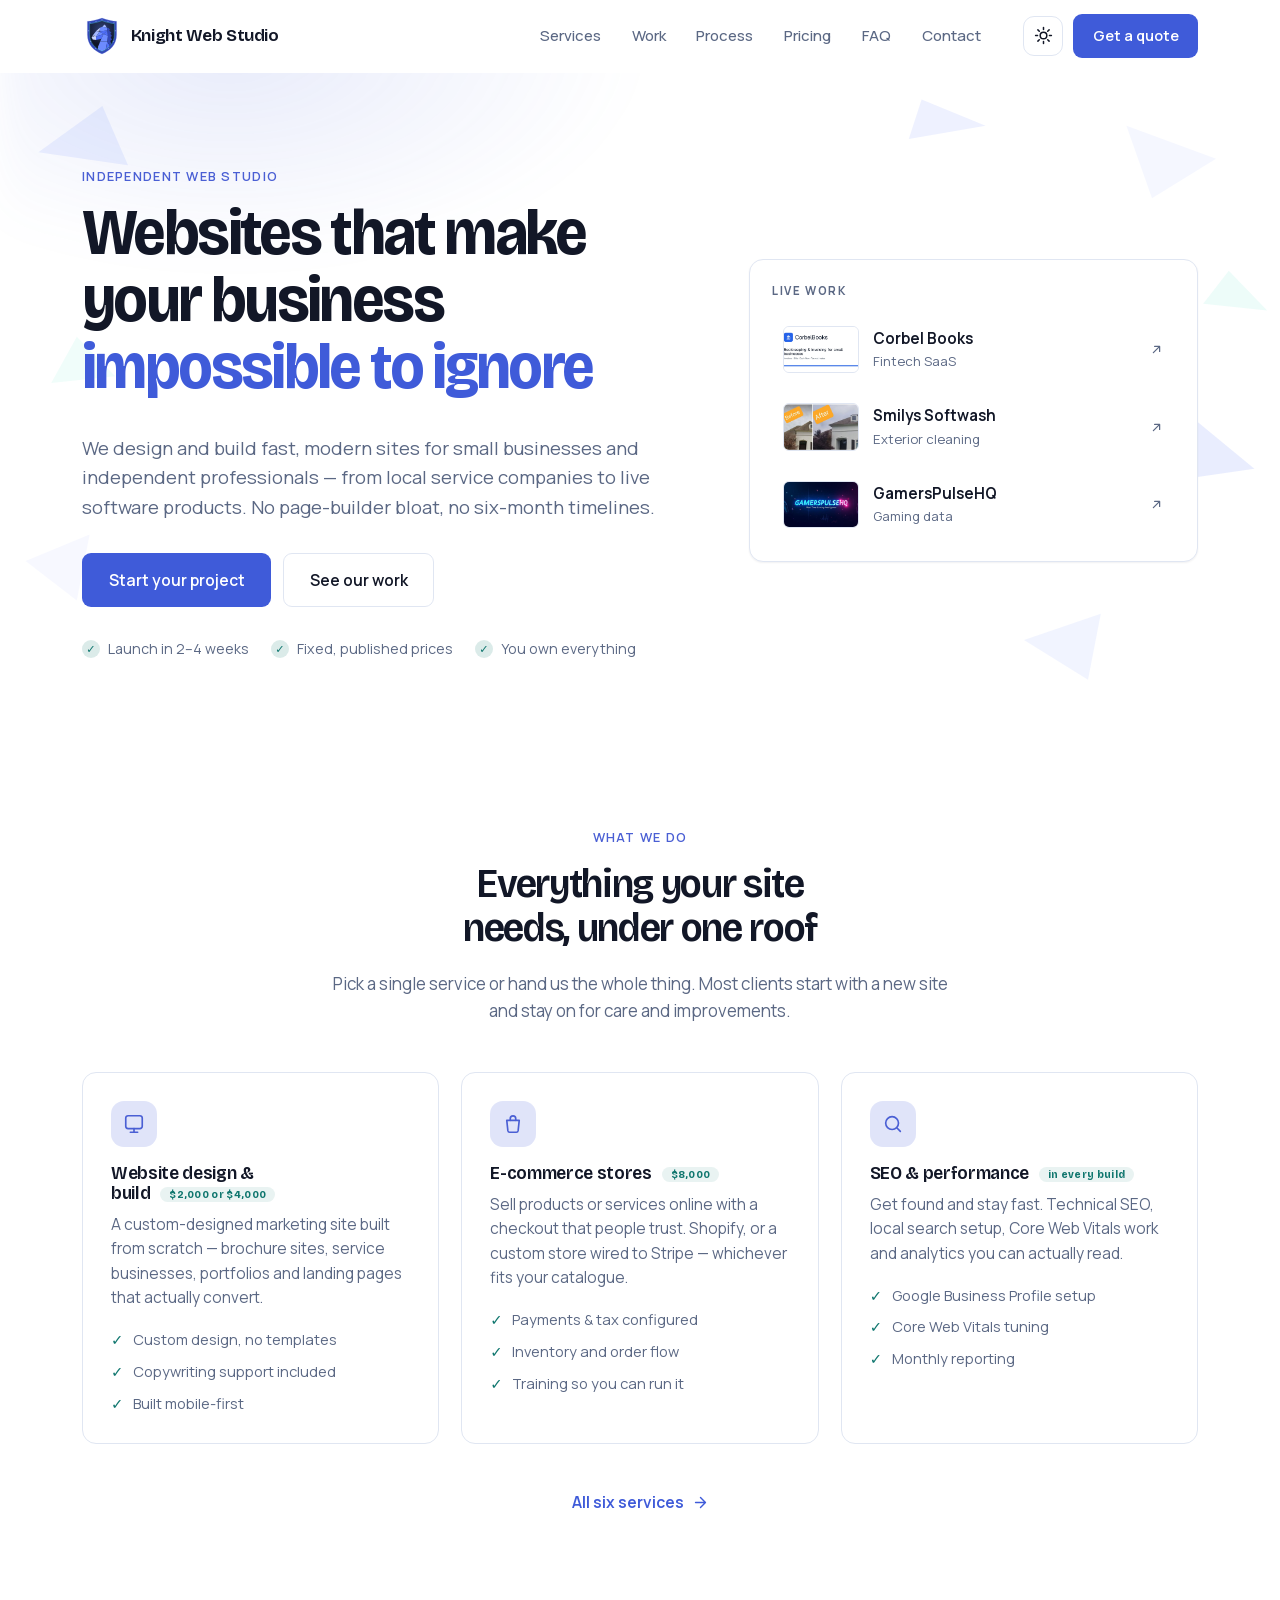
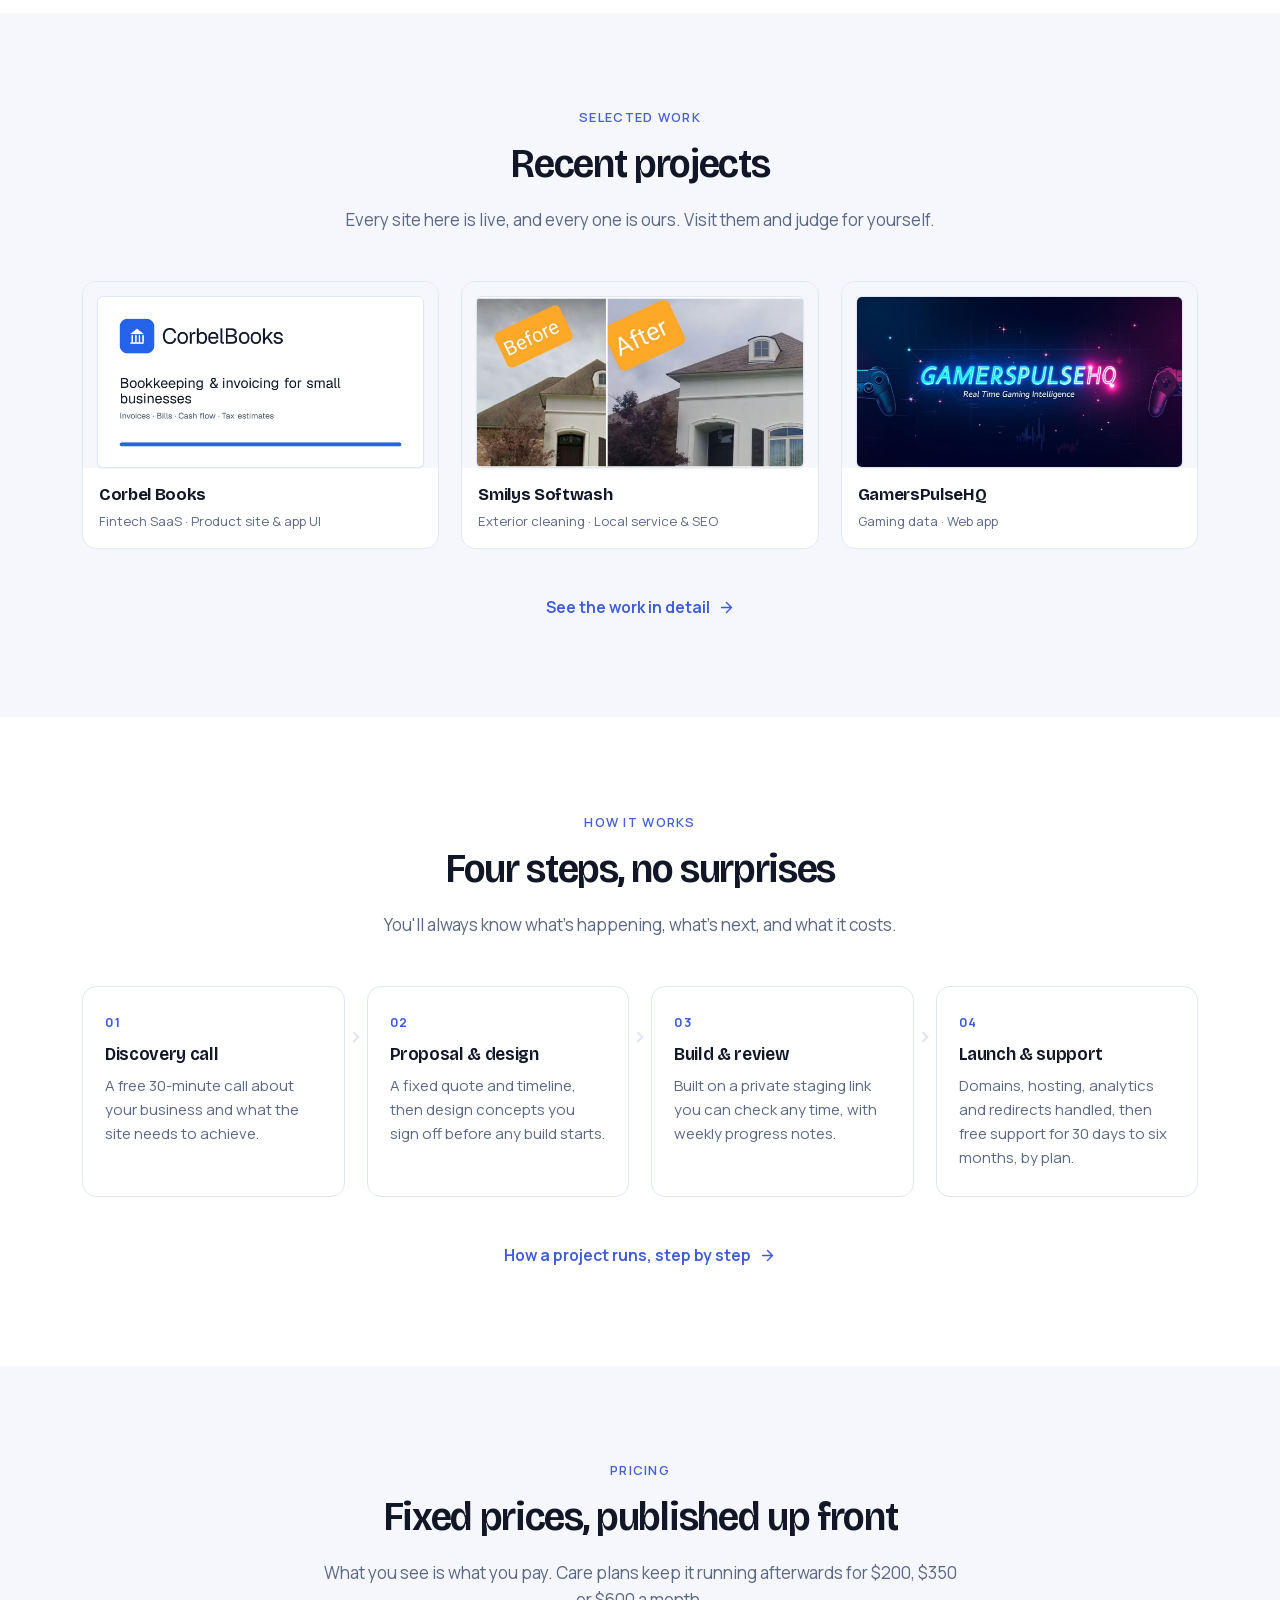
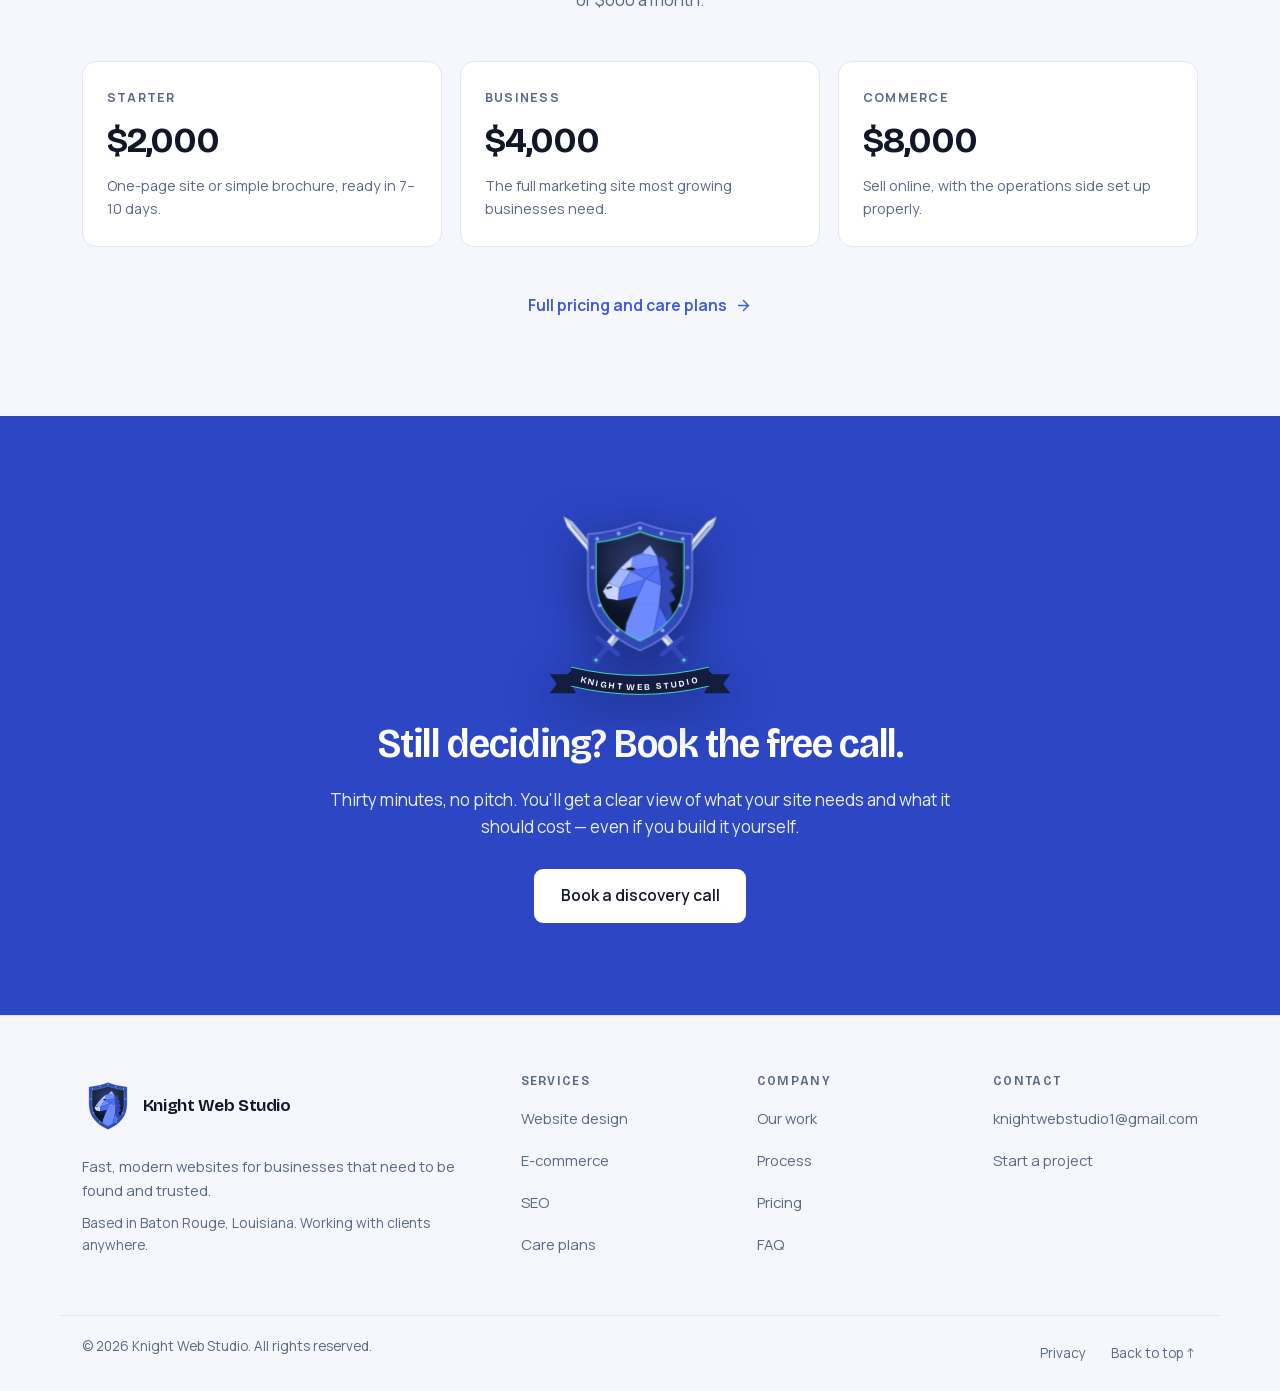
==== commit 3d766e72: "Fixed prices everywhere: no ranges, "from" or ballpark wording Price ranges invite a buyer to name t" ====
--- a/index.html
+++ b/index.html
@@ -103,6 +103,13 @@
           },
           {
             "@type": "Offer",
+            "name": "Brand identity",
+            "priceCurrency": "USD",
+            "price": "1500",
+            "description": "Logo and mark, colour palette, typography, brand guidelines and social templates."
+          },
+          {
+            "@type": "Offer",
             "name": "Care plan",
             "priceCurrency": "USD",
             "price": "200",
@@ -198,7 +205,7 @@
         </div>
         <ul class="hero-points">
           <li>Launch in 2–4 weeks</li>
-          <li>Flat, quoted pricing</li>
+          <li>Fixed, published prices</li>
           <li>You own everything</li>
         </ul>
       </div>
@@ -246,7 +253,7 @@
           <div class="card-icon">
             <svg viewBox="0 0 24 24" aria-hidden="true"><path d="M3 5.5A2.5 2.5 0 0 1 5.5 3h13A2.5 2.5 0 0 1 21 5.5v9a2.5 2.5 0 0 1-2.5 2.5h-13A2.5 2.5 0 0 1 3 14.5Z"/><path d="M8 21h8M12 17v4"/></svg>
           </div>
-          <h3>Website design &amp; build <span class="card-price">from $2,000</span></h3>
+          <h3>Website design &amp; build <span class="card-price">$2,000 or $4,000</span></h3>
           <p>A custom-designed marketing site built from scratch — brochure sites, service businesses, portfolios and landing pages that actually convert.</p>
           <ul class="ticks">
             <li>Custom design, no templates</li>
@@ -258,7 +265,7 @@
           <div class="card-icon">
             <svg viewBox="0 0 24 24" aria-hidden="true"><path d="M5.2 8h13.6l-1.2 11.3a2 2 0 0 1-2 1.7H8.4a2 2 0 0 1-2-1.7Z"/><path d="M9 8V6.2a3 3 0 0 1 6 0V8"/></svg>
           </div>
-          <h3>E-commerce stores <span class="card-price">from $8,000</span></h3>
+          <h3>E-commerce stores <span class="card-price">$8,000</span></h3>
           <p>Sell products or services online with a checkout that people trust. Shopify, or a custom store wired to Stripe — whichever fits your catalogue.</p>
           <ul class="ticks">
             <li>Payments &amp; tax configured</li>
@@ -384,8 +391,8 @@
     <div class="container">
       <header class="section-head reveal">
         <p class="eyebrow">Pricing</p>
-        <h2>Flat prices, quoted up front</h2>
-        <p class="section-sub">Every project is quoted before we start. Care plans from $200 a month keep it running afterwards.</p>
+        <h2>Fixed prices, published up front</h2>
+        <p class="section-sub">What you see is what you pay. Care plans keep it running afterwards for $200, $350 or $600 a month.</p>
       </header>
 
       <div class="mini-price-grid">
--- a/assets/css/styles.css
+++ b/assets/css/styles.css
@@ -454,7 +454,6 @@
   font-size: .74rem; font-weight: 700; letter-spacing: .05em; text-transform: uppercase;
 }
 .price { font-size: 2.35rem; font-weight: 800; letter-spacing: -.035em; margin: .1rem 0 .5rem; }
-.price-from { font-size: .85rem; font-weight: 500; color: var(--muted); letter-spacing: 0; }
 .price-note { color: var(--muted); font-size: .93rem; }
 .price-card .ticks { flex: 1; margin-bottom: 1.6rem; }
 .pricing-foot { text-align: center; color: var(--muted); margin: 26px 0 0; font-size: .93rem; }
@@ -1014,3 +1013,65 @@
 @media (prefers-reduced-motion: reduce) {
   .crest *, .crest-full *, .piece, .piece *, .shards, .card-icon { animation: none !important; }
 }
+
+/* ==========================================================================
+   Landing page (/start/) — one focused page for ads, emails and posts
+   ========================================================================== */
+.lp-header .header-actions { margin-left: auto; }
+.lp-hero { position: relative; isolation: isolate; overflow: hidden; padding: clamp(40px, 6vw, 84px) 0 clamp(44px, 5vw, 68px); }
+.lp-hero-inner { display: grid; grid-template-columns: 1.25fr .75fr; gap: clamp(24px, 5vw, 60px); align-items: center; }
+.lp-hero-copy h1 { font-size: clamp(2.2rem, 4.8vw, 3.7rem); }
+.lp-hero-crest { width: min(100%, 330px); justify-self: center; filter: drop-shadow(0 18px 34px rgba(4, 8, 30, .45)); }
+
+.lp-offers { display: grid; grid-template-columns: repeat(2, minmax(0, 1fr)); gap: 16px; }
+.lp-offer {
+  display: grid; grid-template-columns: 64px minmax(0, 1fr); gap: 18px; align-items: start;
+  padding: 22px; border: 1px solid var(--border); border-radius: var(--radius-lg); background: var(--surface);
+  transition: border-color .25s var(--ease);
+}
+.lp-piece { width: 64px; height: 64px; }
+.lp-offer h3 { margin-bottom: .4rem; }
+.lp-offer p { margin: 0; color: var(--muted); font-size: .95rem; }
+@media (hover: hover) and (pointer: fine) {
+  .lp-offer:hover { border-color: color-mix(in srgb, var(--brand) 45%, var(--border)); }
+  .lp-offer:hover .piece { animation: kws-hop .6s cubic-bezier(.3, 1.3, .5, 1); }
+  .lp-offer:hover .piece-knight { animation-name: kws-knight-move; animation-duration: .8s; }
+}
+.lp-addon, .lp-care { text-align: center; color: var(--muted); margin: 24px auto 0; max-width: 62ch; }
+.lp-addon strong, .lp-care strong { color: var(--text); }
+.lp-care .more-link { padding-block: 0; margin-left: .3rem; }
+
+.lp-steps { display: grid; grid-template-columns: repeat(4, minmax(0, 1fr)); gap: 16px; }
+.lp-steps li {
+  display: grid; gap: .3rem; align-content: start;
+  padding: 22px; border: 1px solid var(--border); border-radius: var(--radius-lg); background: var(--surface);
+}
+.lp-steps strong { font-family: var(--font-display); font-size: 1.08rem; letter-spacing: -.02em; }
+.lp-steps li > span:last-child { color: var(--muted); font-size: .93rem; }
+
+.lp-cta-row { display: flex; flex-wrap: wrap; gap: 12px 22px; justify-content: center; align-items: center; }
+.lp-cta-alt { color: #fff; text-decoration: underline; text-underline-offset: .2em; padding-block: .4rem; }
+.lp-footer { padding-top: 0; }
+
+@media (max-width: 980px) {
+  .lp-hero-inner { grid-template-columns: 1fr; }
+  .lp-hero-crest { width: min(60%, 240px); order: -1; }
+  .lp-steps { grid-template-columns: repeat(2, minmax(0, 1fr)); }
+}
+@media (max-width: 720px) {
+  .lp-offers { grid-template-columns: 1fr; }
+}
+@media (max-width: 620px) {
+  .lp-steps { grid-template-columns: 1fr; }
+  .lp-offer { grid-template-columns: 52px minmax(0, 1fr); gap: 14px; padding: 18px; }
+  .lp-piece { width: 52px; height: 52px; }
+}
+/* Crest, name, theme switch and booking button don't all fit on a phone;
+   on a page built to convert, the booking button stays. */
+@media (max-width: 480px) {
+  .lp-header #theme-toggle { display: none; }
+}
+@media (max-width: 360px) {
+  .lp-header .brand-name { font-size: .95rem; }
+  .lp-header .btn-sm { padding: .5rem .8rem; }
+}
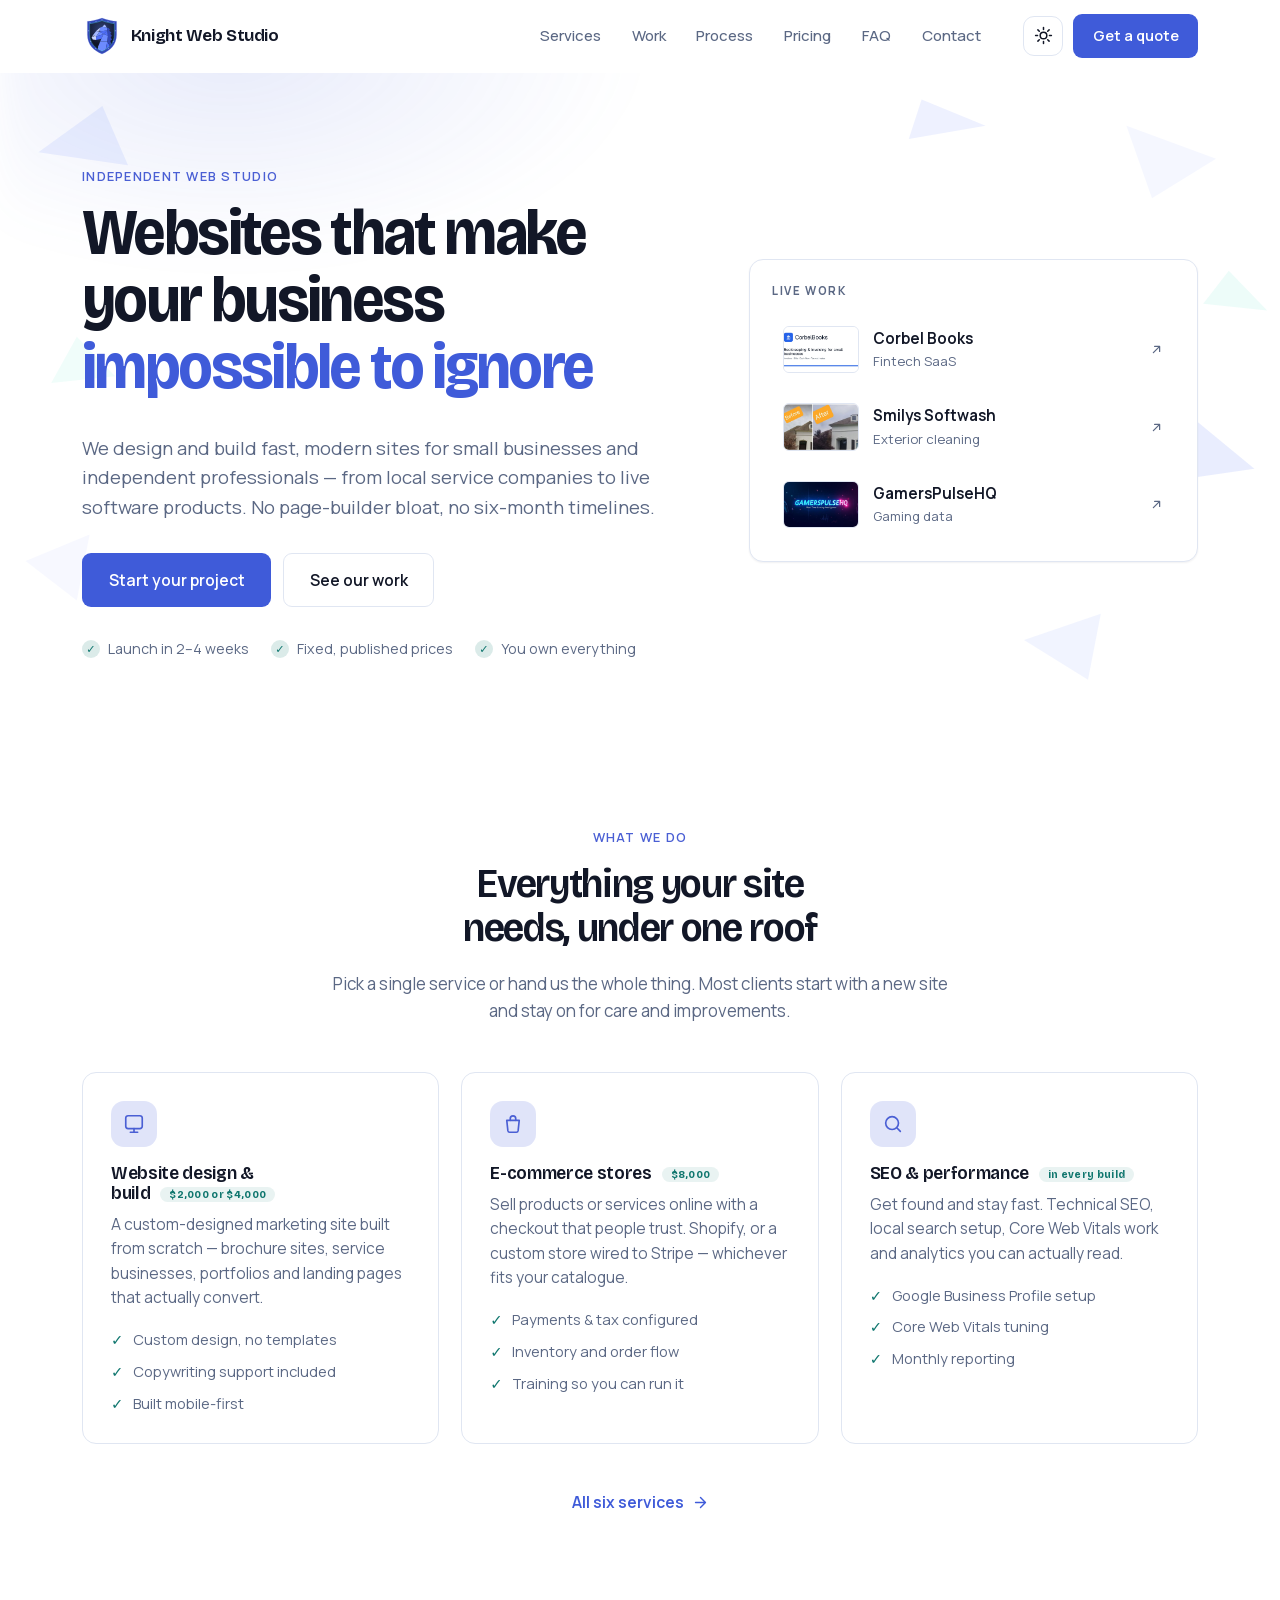
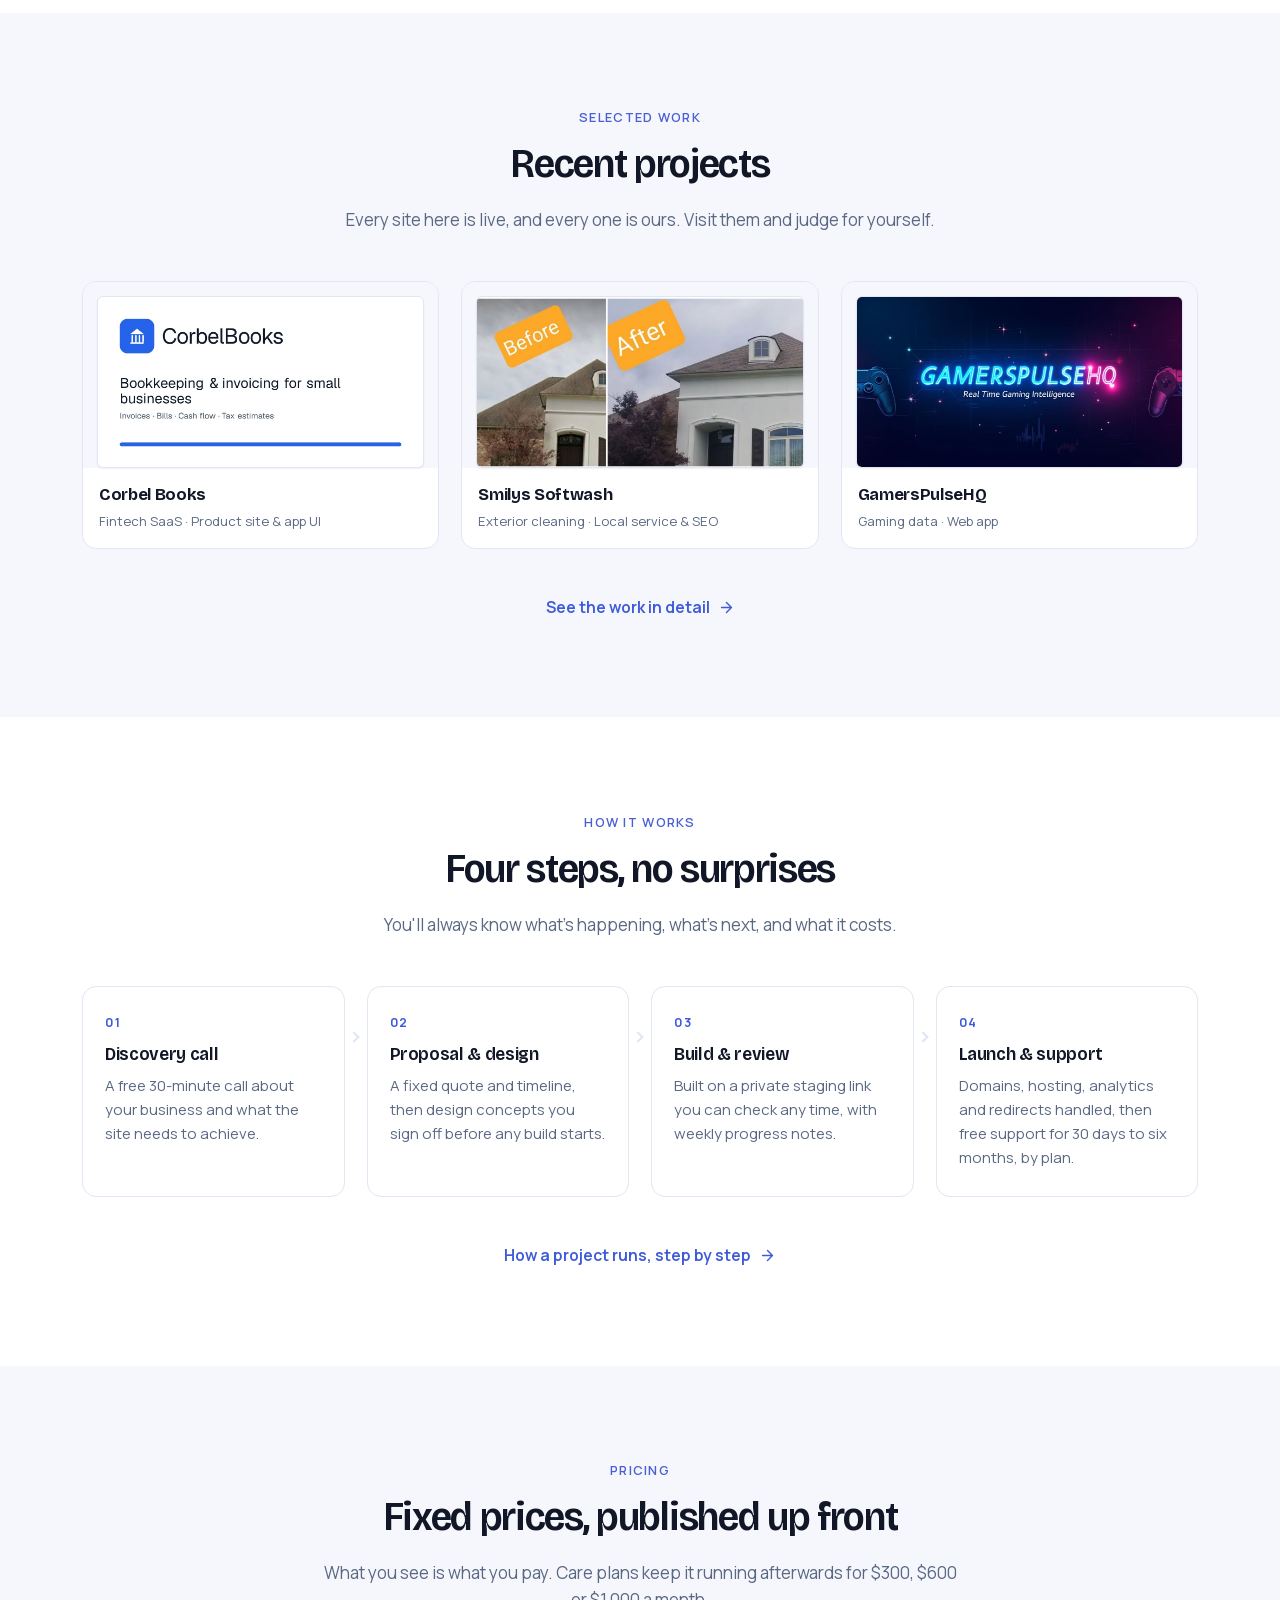
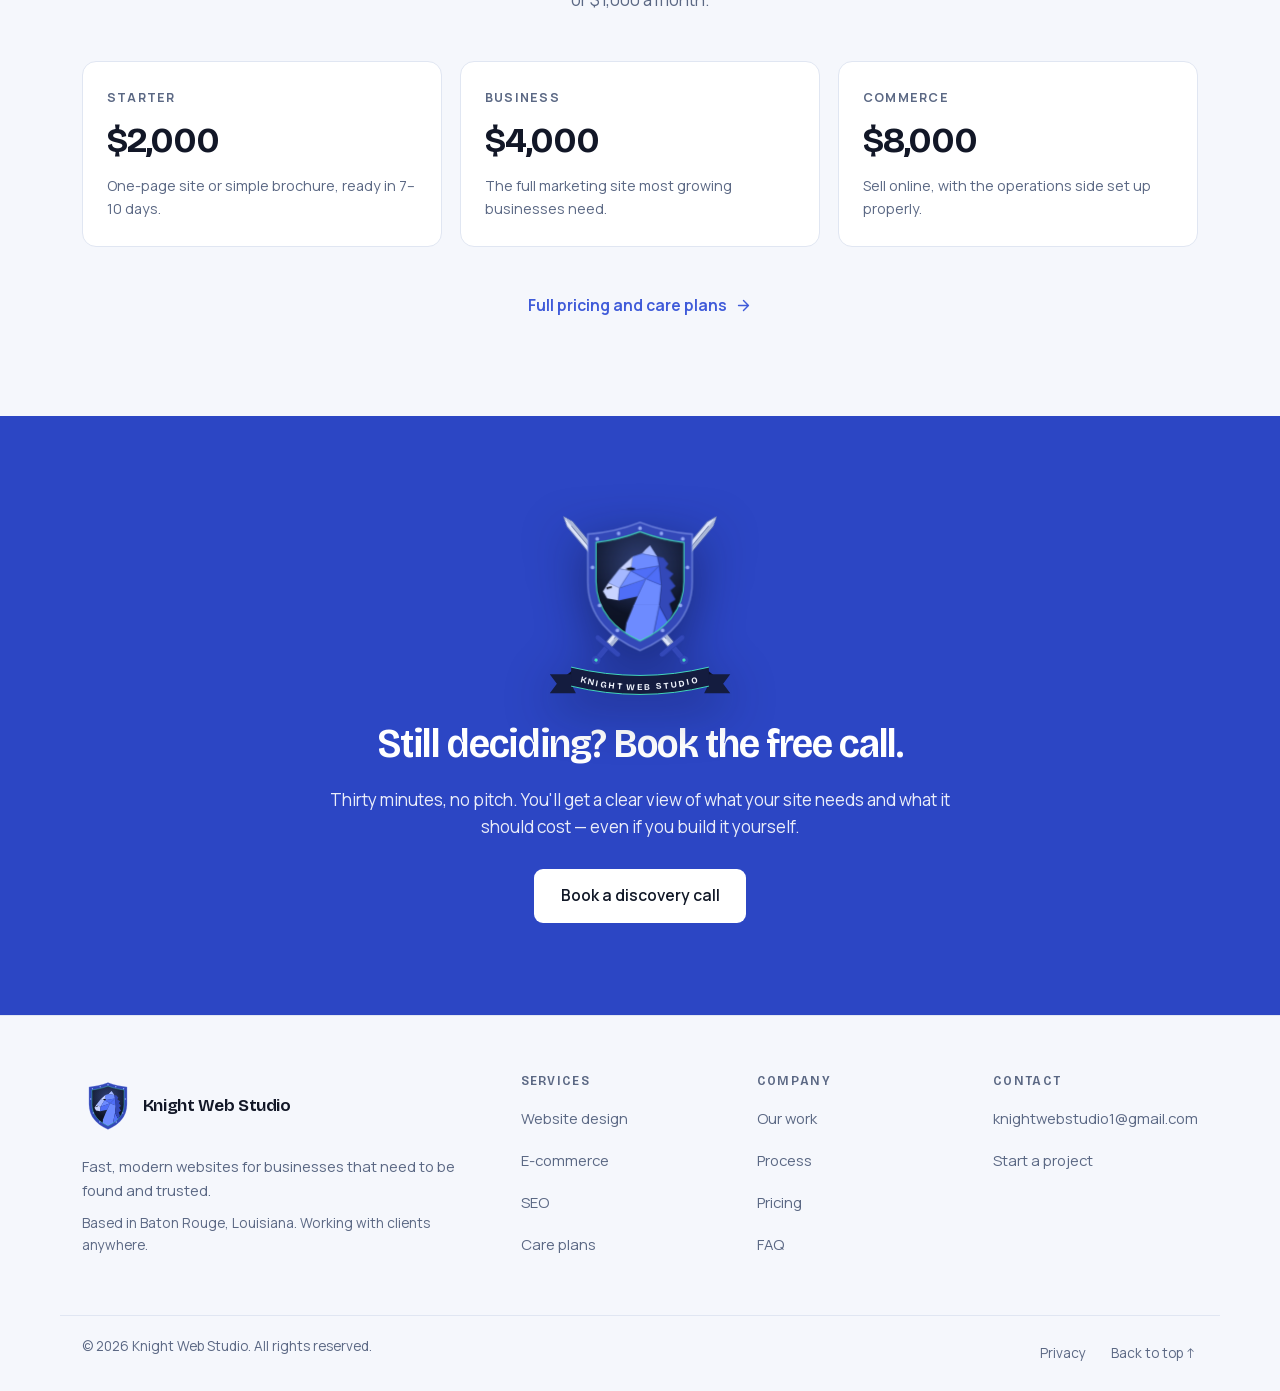
==== commit ad2df21f: "Care plans: $300, $600 and $1,000 a month Essential $200 → $300, Growth $350 → $600, Commerce $600 →" ====
--- a/index.html
+++ b/index.html
@@ -112,11 +112,11 @@
             "@type": "Offer",
             "name": "Care plan",
             "priceCurrency": "USD",
-            "price": "200",
+            "price": "300",
             "description": "Hosting, backups, monitoring, updates and monthly content edits.",
             "priceSpecification": {
               "@type": "UnitPriceSpecification",
-              "price": "200",
+              "price": "300",
               "priceCurrency": "USD",
               "unitCode": "MON"
             }
@@ -392,7 +392,7 @@
       <header class="section-head reveal">
         <p class="eyebrow">Pricing</p>
         <h2>Fixed prices, published up front</h2>
-        <p class="section-sub">What you see is what you pay. Care plans keep it running afterwards for $200, $350 or $600 a month.</p>
+        <p class="section-sub">What you see is what you pay. Care plans keep it running afterwards for $300, $600 or $1,000 a month.</p>
       </header>
 
       <div class="mini-price-grid">
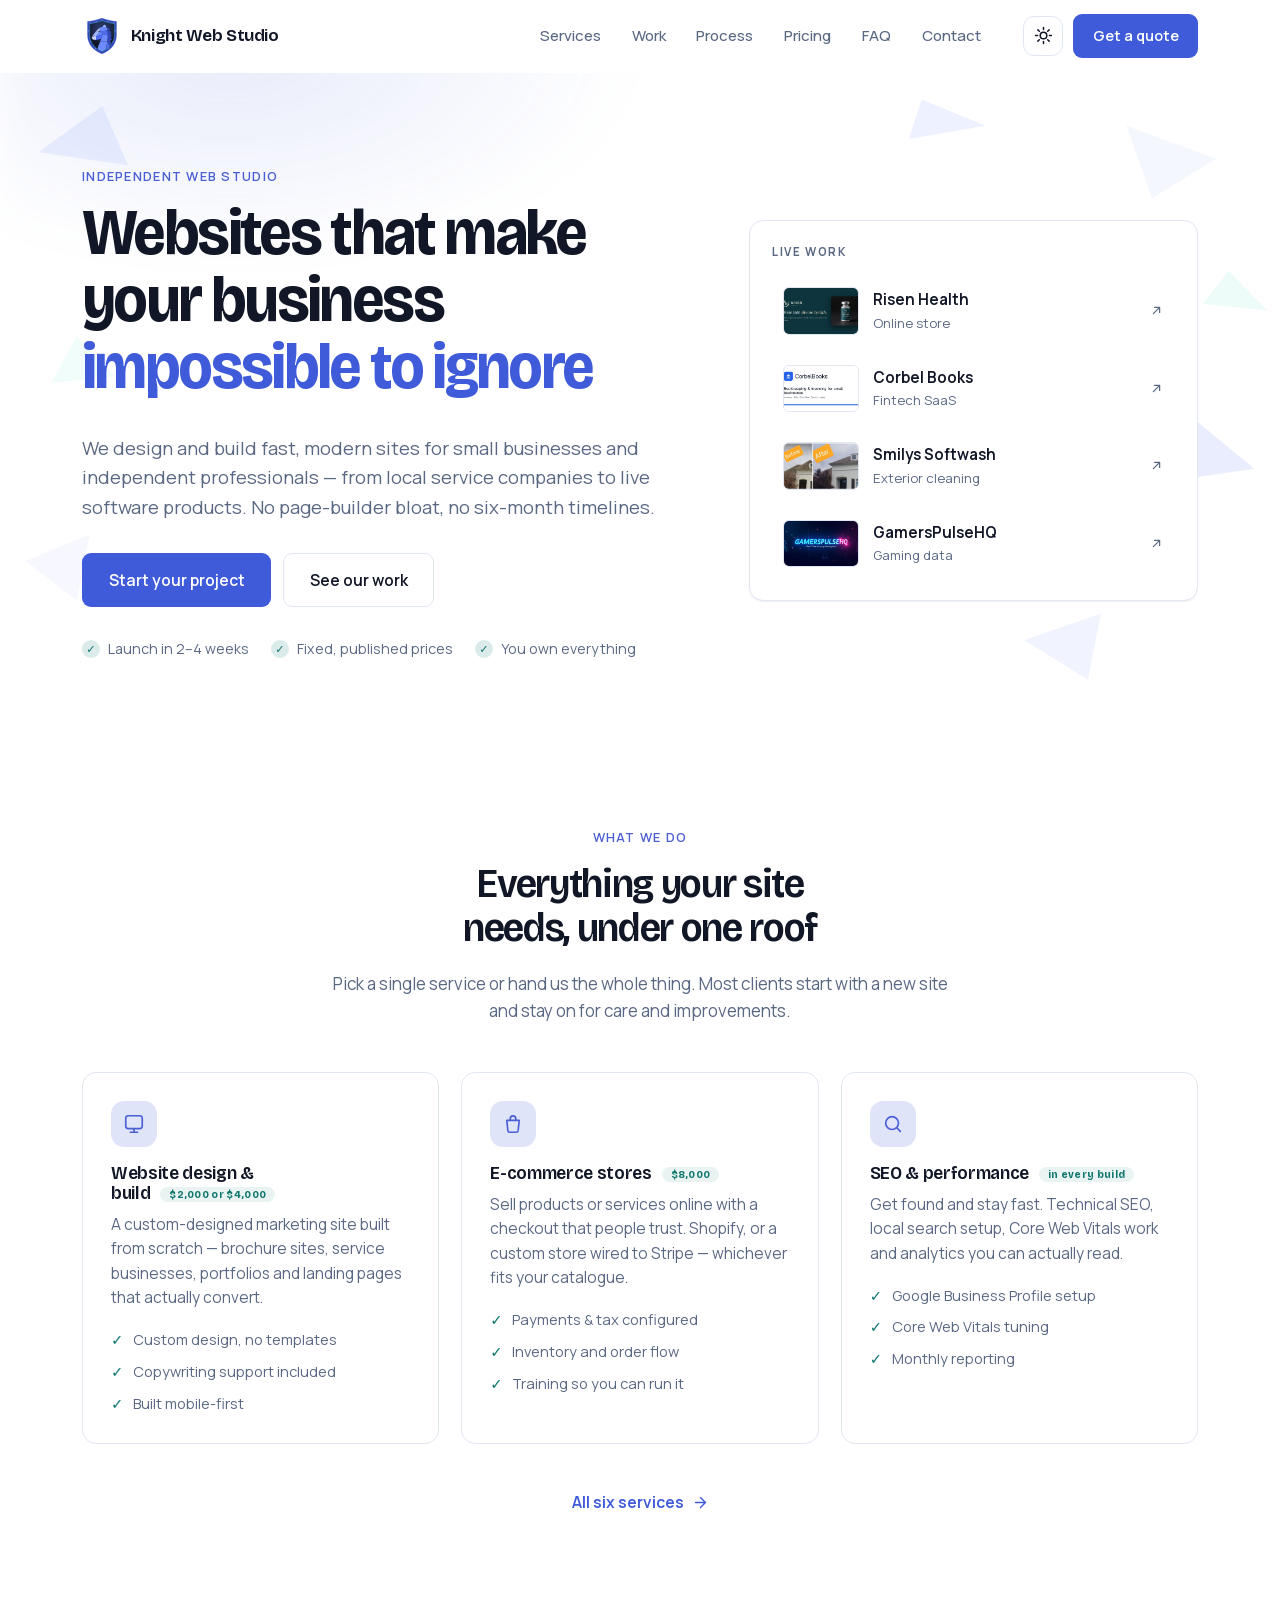
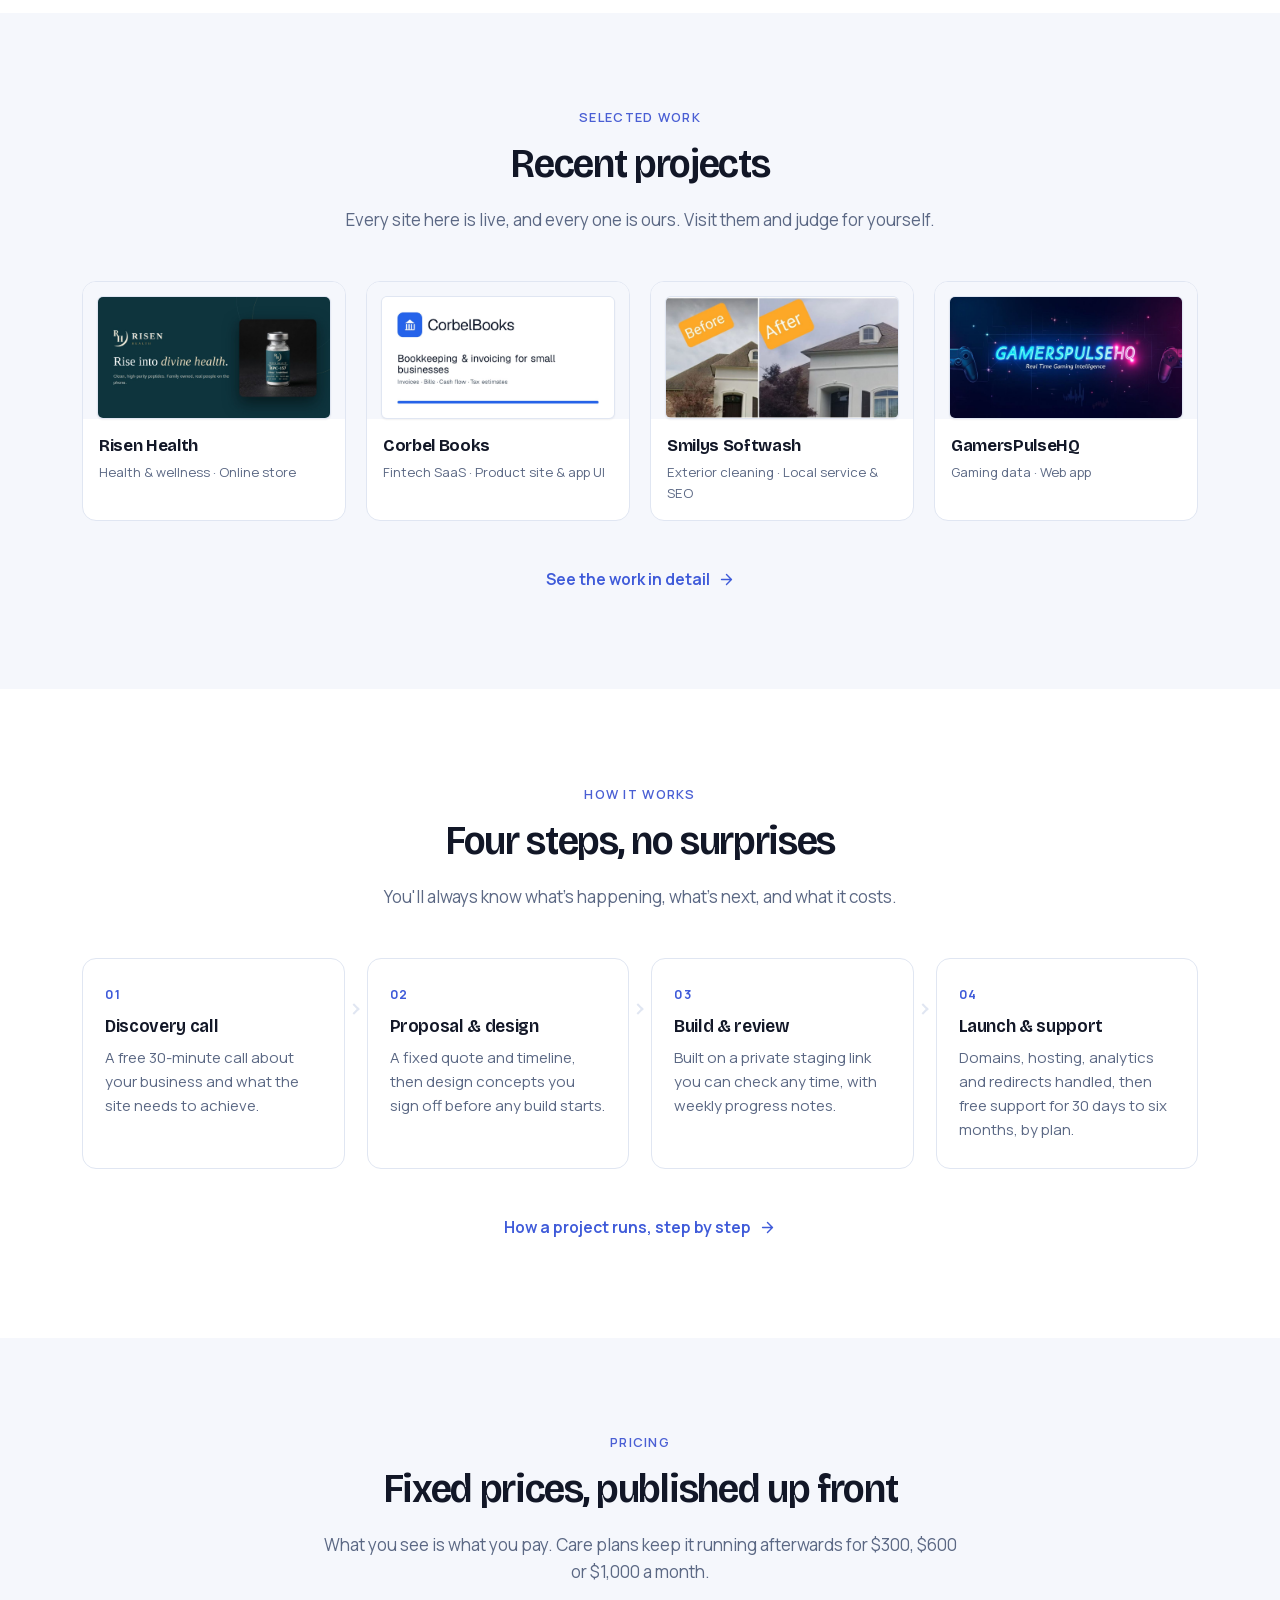
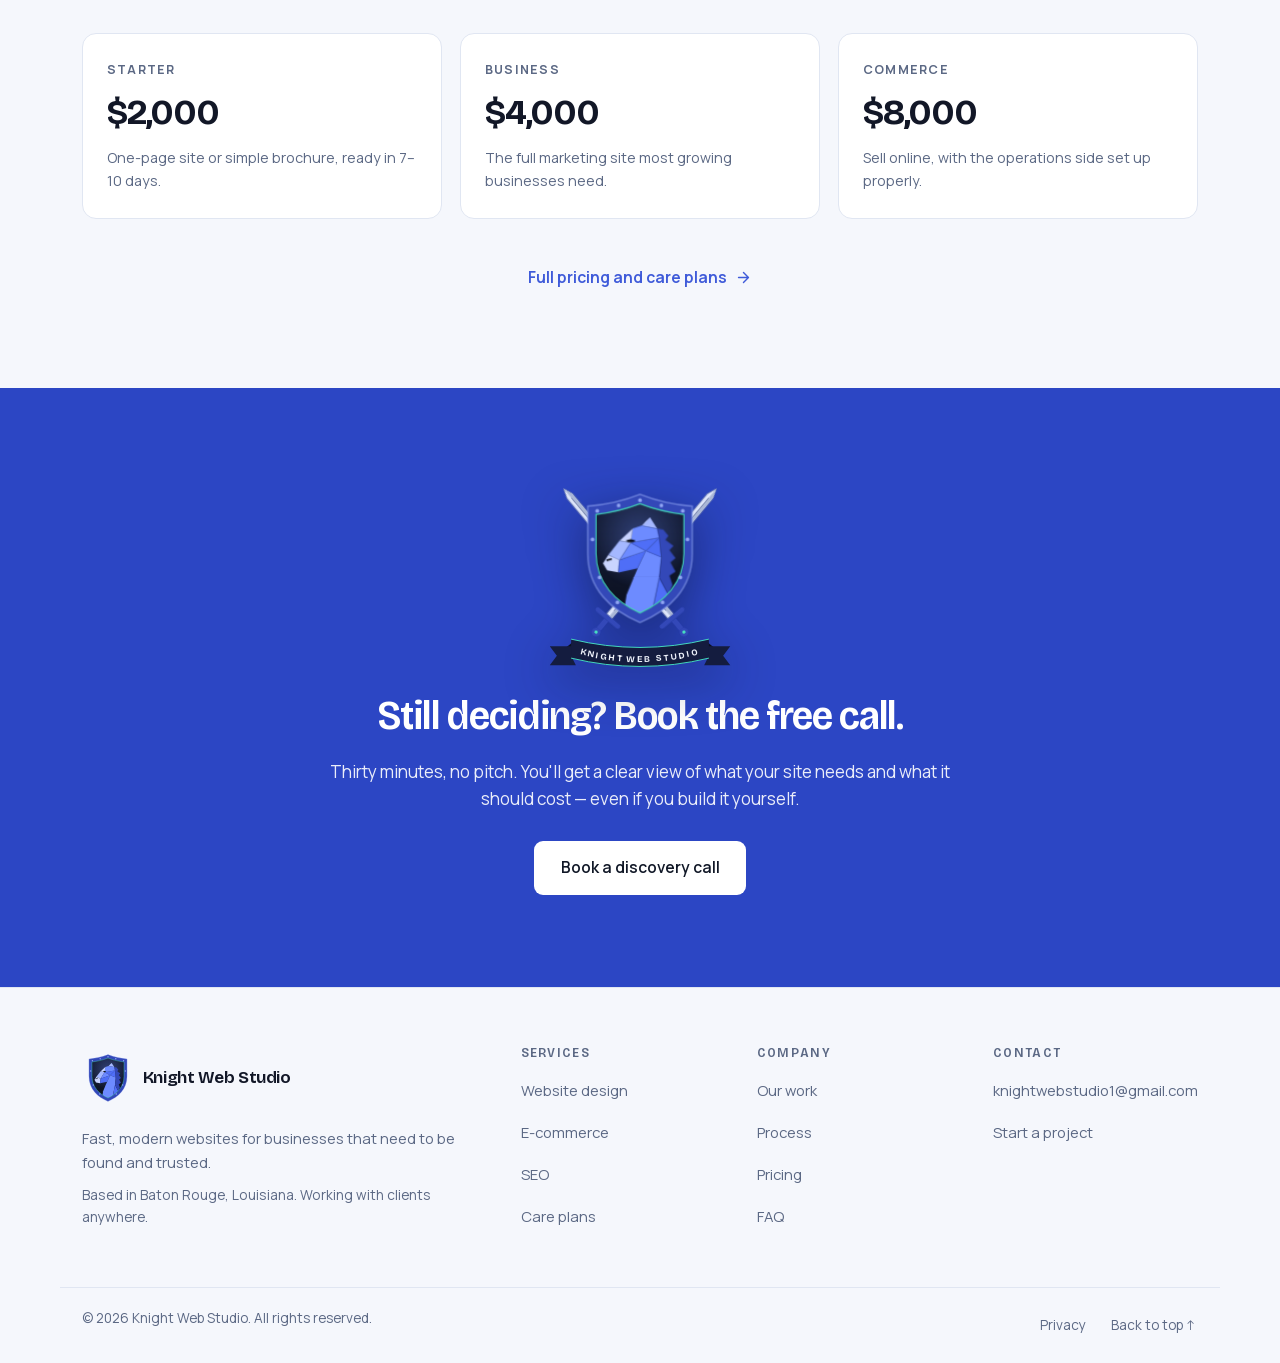
==== commit edb0b7d1: "Add Risen Health to the portfolio risenhealthco.com is an online store for a family-owned peptide su" ====
--- a/index.html
+++ b/index.html
@@ -215,6 +215,13 @@
         <p class="proof-label">Live work</p>
         <ul class="proof-list">
           <li>
+            <a href="https://risenhealthco.com" target="_blank" rel="noopener">
+              <img src="/assets/img/work-risenhealthco.jpg" alt="" width="1200" height="630" loading="lazy" decoding="async">
+              <span class="proof-text"><strong>Risen Health</strong><span>Online store</span></span>
+              <svg class="proof-arrow" viewBox="0 0 24 24" aria-hidden="true"><path d="M7 17 17 7M9 7h8v8"/></svg>
+            </a>
+          </li>
+          <li>
             <a href="https://corbelbooks.com" target="_blank" rel="noopener">
               <img src="/assets/img/work-corbelbooks.jpg" alt="" width="1200" height="630" loading="lazy" decoding="async">
               <span class="proof-text"><strong>Corbel Books</strong><span>Fintech SaaS</span></span>
@@ -299,6 +306,10 @@
       </header>
 
       <div class="mini-work-grid">
+        <a class="mini-work reveal" href="https://risenhealthco.com" target="_blank" rel="noopener">
+          <span class="mini-media"><img class="work-thumb" src="/assets/img/work-risenhealthco.jpg" alt="Risen Health — a vial of BPC-157 beside the tagline &quot;Rise into divine health&quot;" width="1200" height="630" loading="lazy" decoding="async"></span>
+          <span class="mini-body"><strong>Risen Health</strong><span>Health &amp; wellness · Online store</span></span>
+        </a>
         <a class="mini-work reveal" href="https://corbelbooks.com" target="_blank" rel="noopener">
           <span class="mini-media"><img class="work-thumb" src="/assets/img/work-corbelbooks.jpg"
                alt="Corbel Books homepage — bookkeeping and invoicing for small businesses"
--- a/assets/css/styles.css
+++ b/assets/css/styles.css
@@ -885,9 +885,11 @@
 .more-link svg { width: 17px; height: 17px; fill: none; stroke: currentColor; stroke-width: 2; stroke-linecap: round; stroke-linejoin: round; }
 @media (hover: hover) and (pointer: fine) { .more-link:hover { gap: .8rem; } }
 
-.mini-work-grid { display: grid; grid-template-columns: repeat(3, 1fr); gap: 22px; }
+.mini-work-grid { display: grid; grid-template-columns: repeat(4, minmax(0, 1fr)); gap: 20px; }
 .mini-work {
-  display: grid; gap: 0; border: 1px solid var(--border); border-radius: var(--radius-lg);
+  /* align-content: start keeps every title on one line across the row when a
+     neighbour's subtitle wraps and stretches the row taller */
+  display: grid; gap: 0; align-content: start; border: 1px solid var(--border); border-radius: var(--radius-lg);
   background: var(--surface); overflow: hidden;
   transition: border-color .25s var(--ease), box-shadow .25s var(--ease);
 }
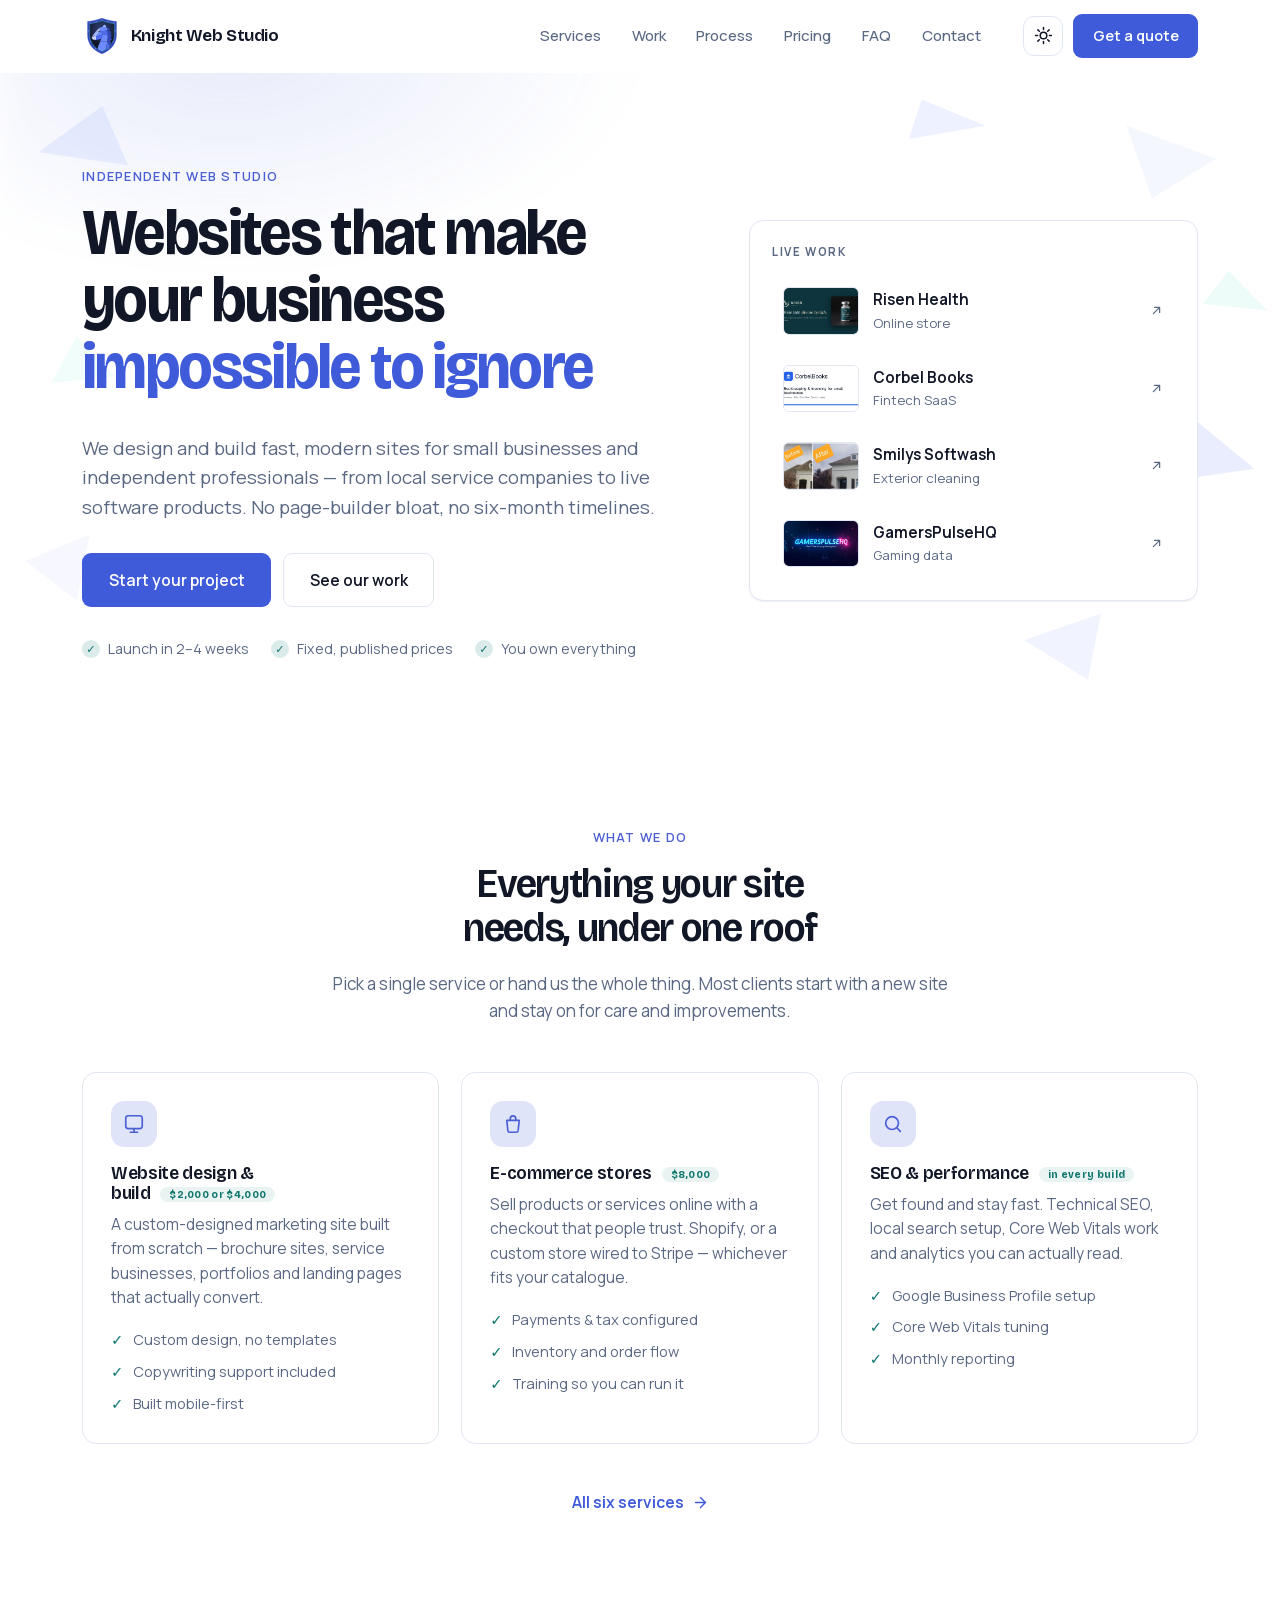
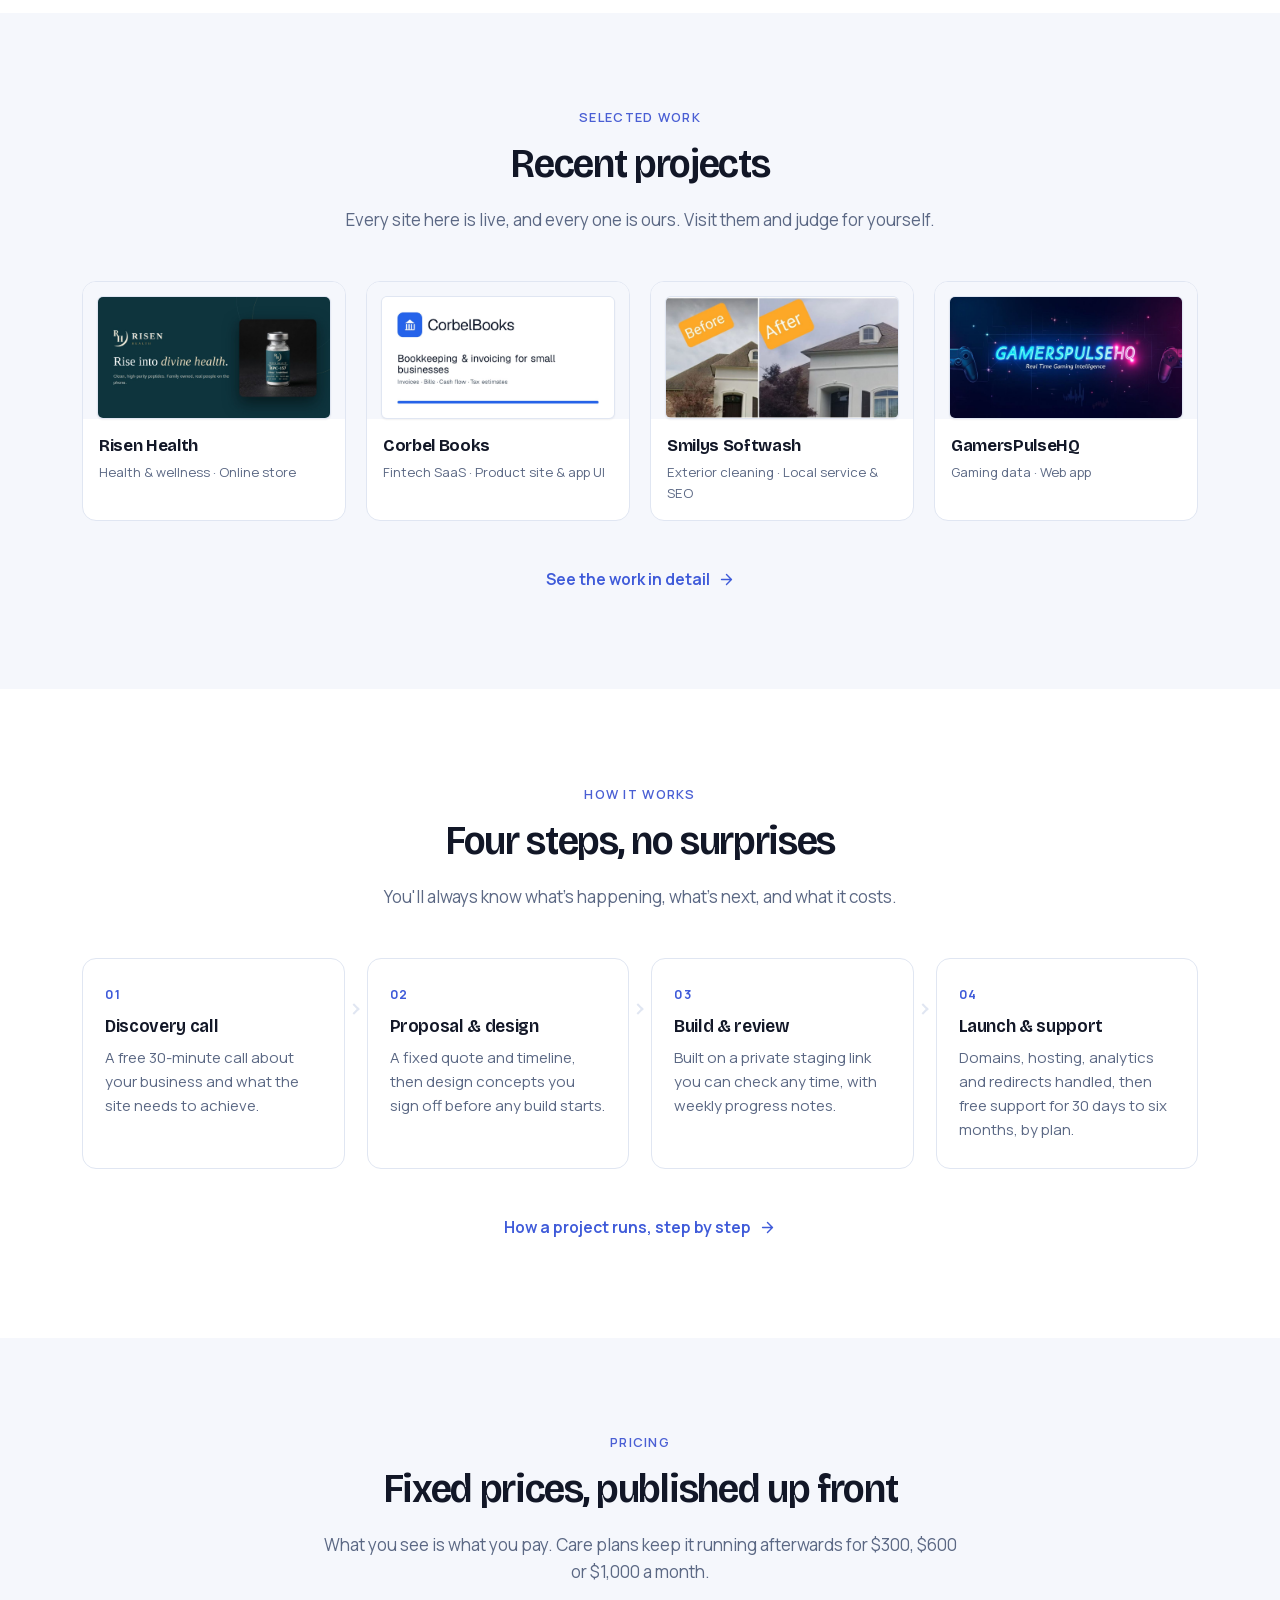
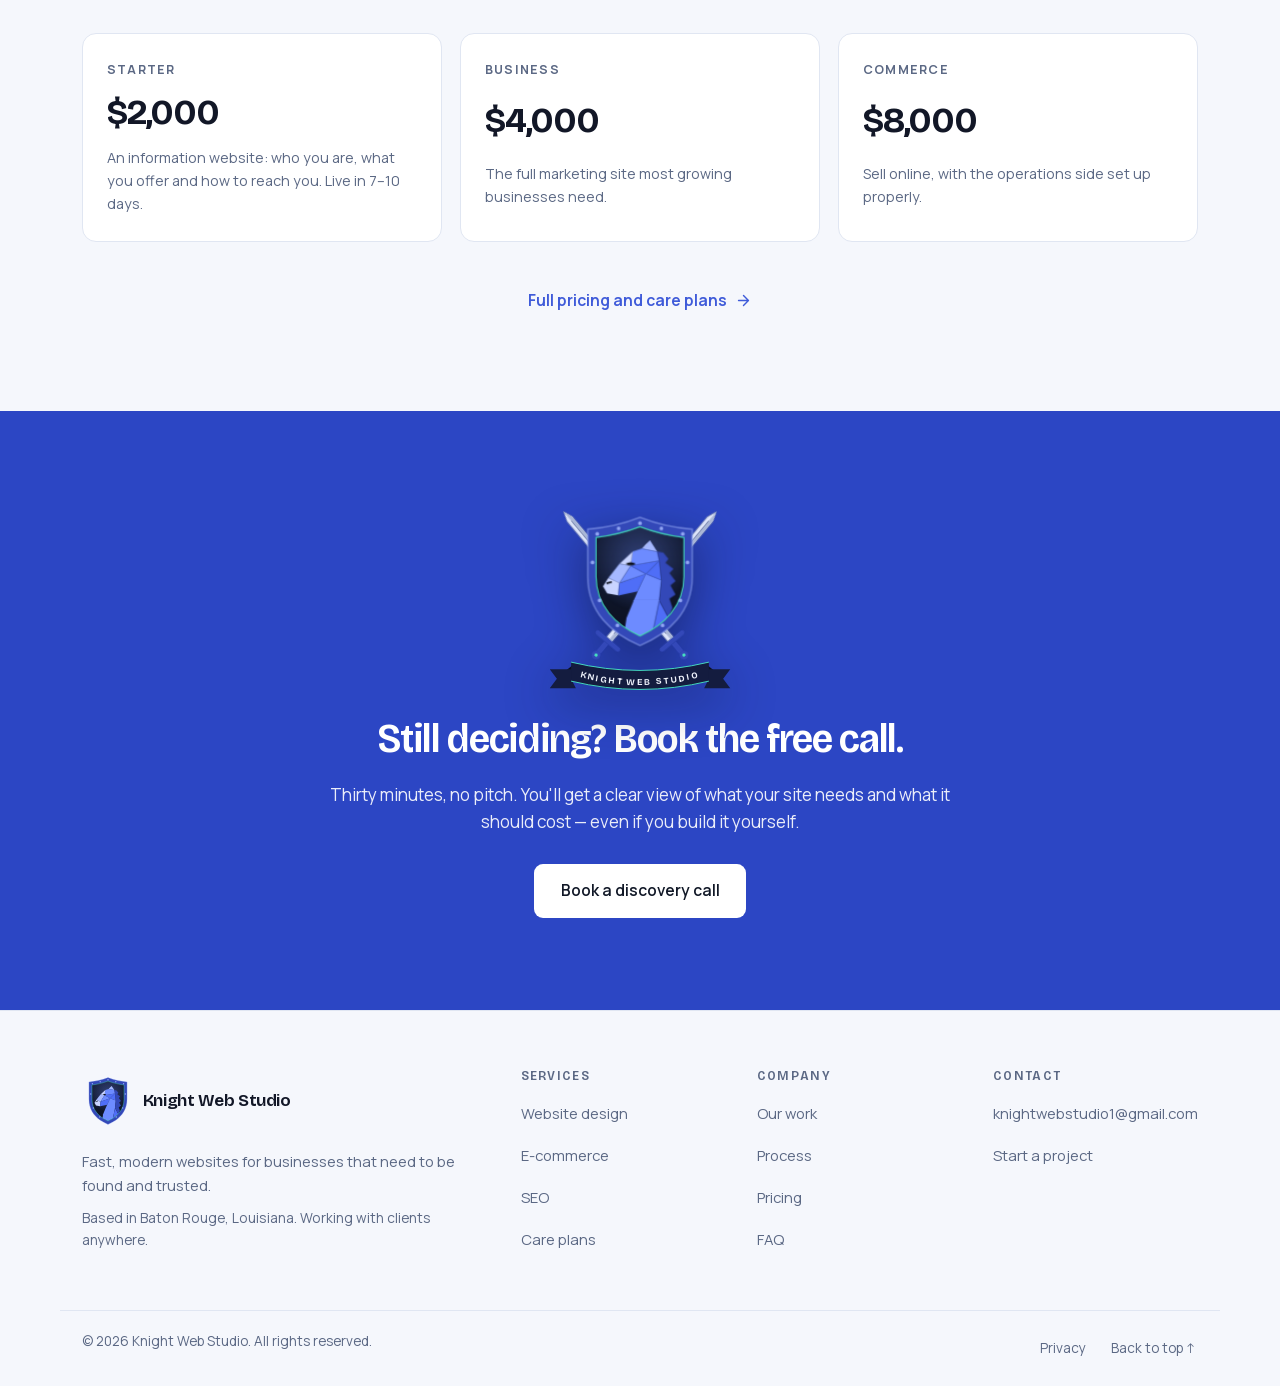
==== commit 6e3c44cd: "Reposition Starter as an information website, up to 5 pages "One-page site or simple brochure" made " ====
--- a/index.html
+++ b/index.html
@@ -85,7 +85,7 @@
             "name": "Starter website",
             "priceCurrency": "USD",
             "price": "2000",
-            "description": "One-page site or simple brochure, up to 3 pages."
+            "description": "Information website: who you are, what you offer and how to reach you, up to 5 pages."
           },
           {
             "@type": "Offer",
@@ -410,7 +410,7 @@
         <a class="mini-price reveal" href="/pricing/">
           <span class="mini-price-name">Starter</span>
           <span class="mini-price-amt">$2,000</span>
-          <span class="mini-price-note">One-page site or simple brochure, ready in 7–10 days.</span>
+          <span class="mini-price-note">An information website: who you are, what you offer and how to reach you. Live in 7–10 days.</span>
         </a>
         <a class="mini-price reveal" href="/pricing/">
           <span class="mini-price-name">Business</span>
